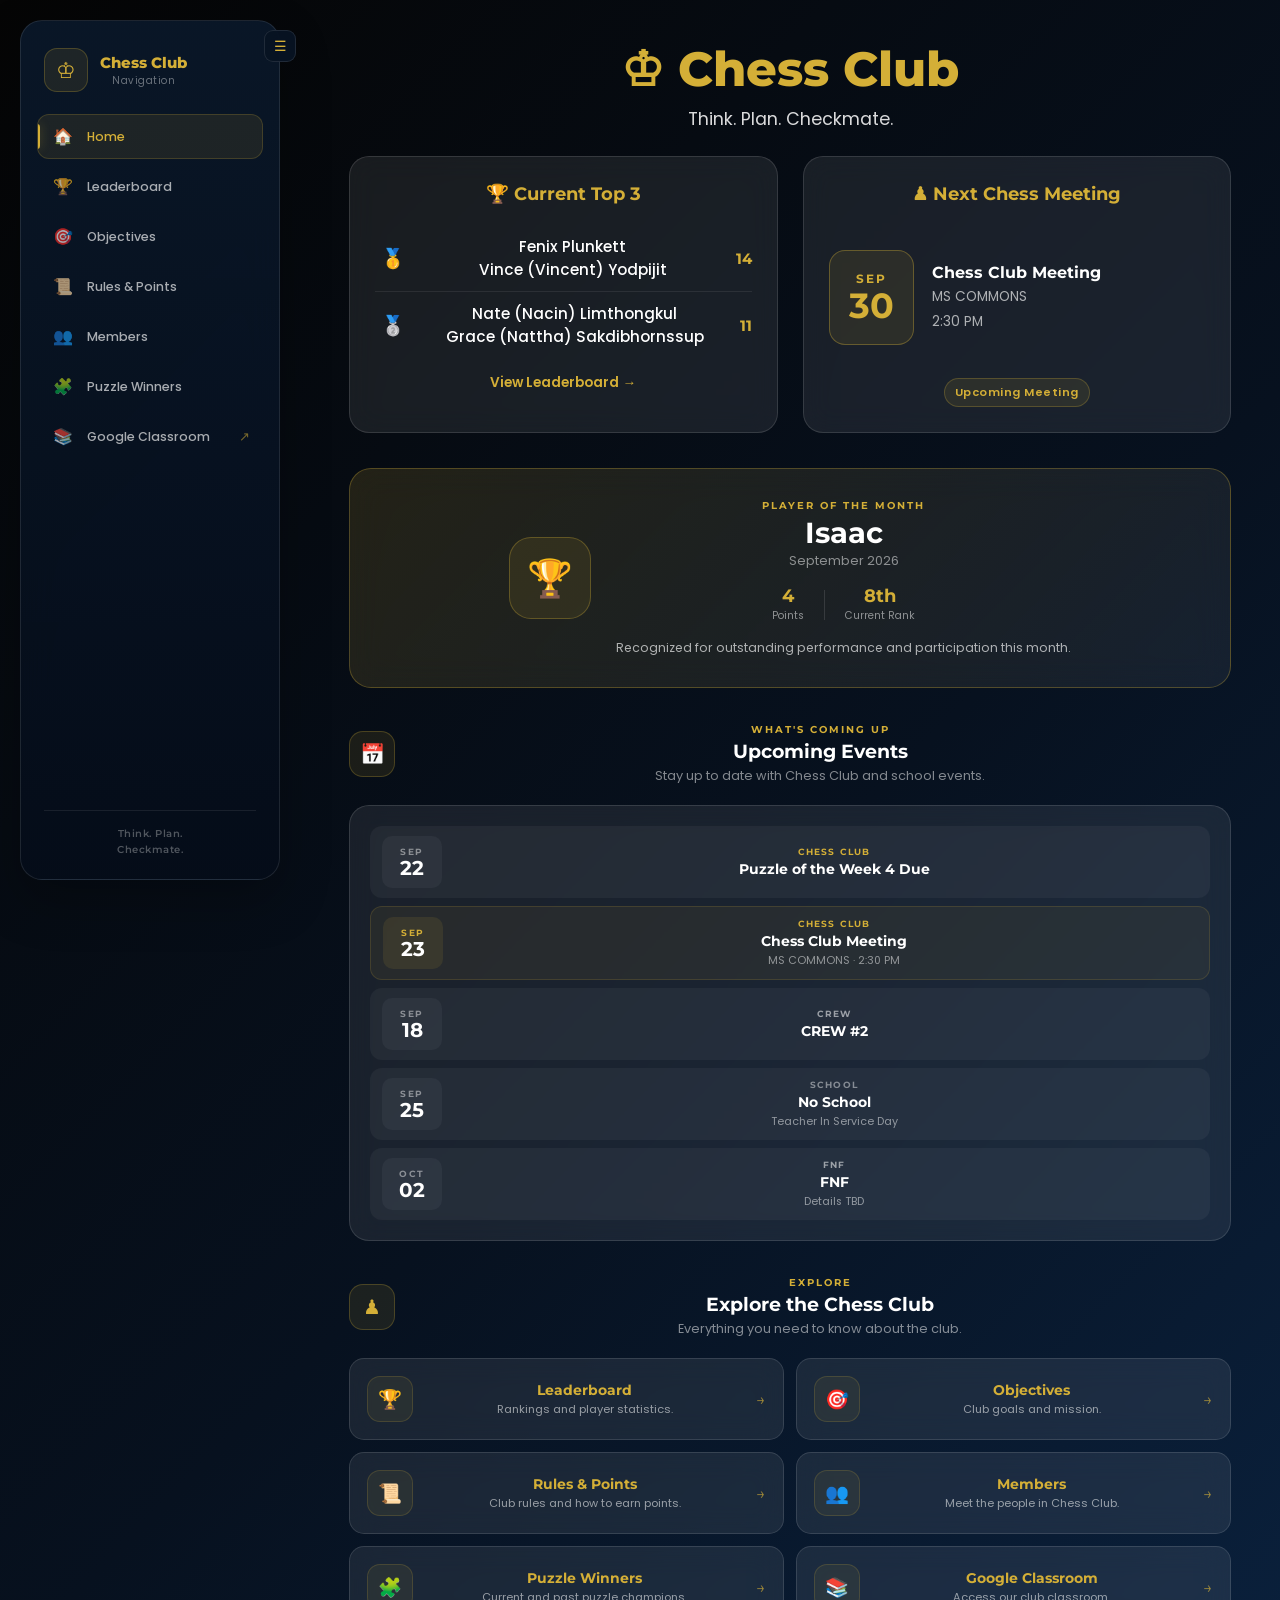
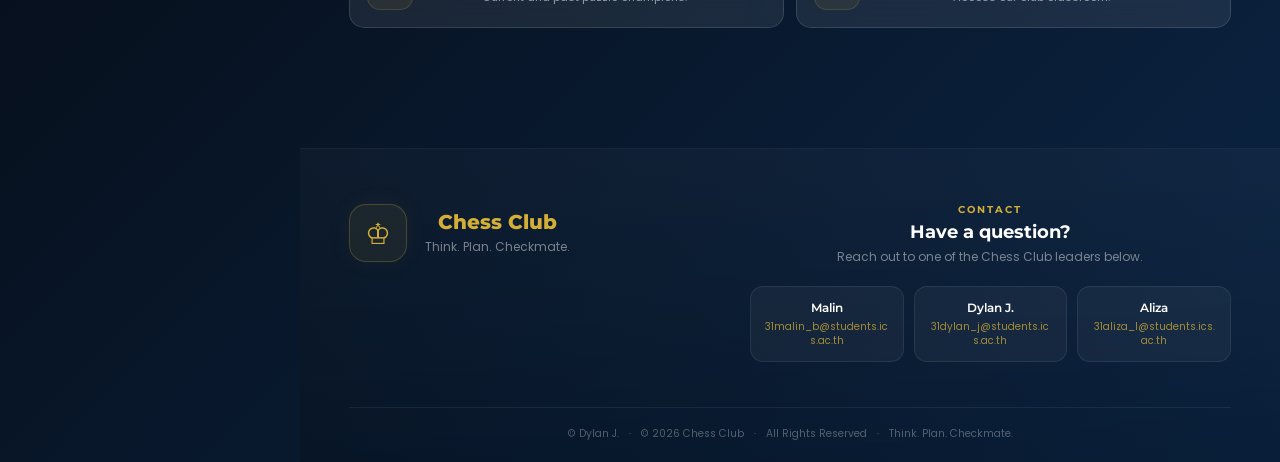
==== index.html @ efd79c38 "Change meeting date from 23 to 30" ====
<!DOCTYPE html>
<html lang="en">

<head>

    <meta charset="UTF-8">
    <meta name="viewport" content="width=device-width, initial-scale=1.0">

    <title>Chess Club</title>

    <link rel="icon" type="image/png" href="favicon.png">

    <link rel="stylesheet" href="style.css">

    <link
        href="https://fonts.googleapis.com/css2?family=Montserrat:wght@600;700;800&family=Poppins:wght@300;400;500;600&display=swap"
        rel="stylesheet"
    >

</head>

<body>

<!-- ========================================
     SIDEBAR NAVIGATION
======================================== -->

<button class="sidebar-toggle" id="sidebarToggle" aria-label="Open navigation">
    ☰
</button>


<div class="sidebar-overlay" id="sidebarOverlay"></div>


<aside class="sidebar" id="sidebar">

    <div class="sidebar-brand">

        <div class="sidebar-logo">
            ♔
        </div>

        <div>
            <h2>Chess Club</h2>
            <span>Navigation</span>
        </div>

    </div>


    <nav class="sidebar-nav">

        <a href="index.html" class="sidebar-link">
            <span class="sidebar-icon">🏠</span>
            <span>Home</span>
        </a>

        <a href="leaderboard.html" class="sidebar-link">
            <span class="sidebar-icon">🏆</span>
            <span>Leaderboard</span>
        </a>

        <a href="objectives.html" class="sidebar-link">
            <span class="sidebar-icon">🎯</span>
            <span>Objectives</span>
        </a>

        <a href="rules.html" class="sidebar-link">
            <span class="sidebar-icon">📜</span>
            <span>Rules & Points</span>
        </a>

        <a href="members.html" class="sidebar-link">
            <span class="sidebar-icon">👥</span>
            <span>Members</span>
        </a>

        <a href="puzzle-winners.html" class="sidebar-link">
            <span class="sidebar-icon">🧩</span>
            <span>Puzzle Winners</span>
        </a>

        <a
            href="https://classroom.google.com/c/ODc0NTU4MTgyODM5"
            target="_blank"
            class="sidebar-link"
        >
            <span class="sidebar-icon">📚</span>
            <span>Google Classroom</span>
            <span class="sidebar-external">↗</span>
        </a>

    </nav>


    <div class="sidebar-bottom">

        <div class="sidebar-divider"></div>

        <p>
            Think. Plan.<br>
            Checkmate.
        </p>

    </div>

</aside>
    
    <main class="container">

        <!-- ========================================
             HEADER
        ========================================= -->

        <h1>♔ Chess Club</h1>

        <p class="tagline">
            Think. Plan. Checkmate.
        </p>


        <!-- ========================================
             HOMEPAGE DASHBOARD
        ========================================= -->

        <section class="homepage-dashboard">


            <!-- CURRENT TOP 3 -->

            <div class="dashboard-card">

                <h2>🏆 Current Top 3</h2>

                <div id="top-three">
                    <p class="dashboard-loading">
                        Loading...
                    </p>
                </div>

                <a
                    href="leaderboard.html"
                    class="dashboard-link"
                >
                    View Leaderboard →
                </a>

            </div>


            <!-- NEXT MEETING -->

            <div class="dashboard-card">

                <h2>♟ Next Chess Meeting</h2>

                <div class="next-meeting">

                    <div class="meeting-date">

                        <span>SEP</span>

                        <strong>30</strong>

                    </div>

                    <div class="meeting-info">

                        <strong>
                            Chess Club Meeting
                        </strong>

                        <span>
                            MS COMMONS
                        </span>

                        <span>
                            2:30 PM
                        </span>

                    </div>

                </div>

                <div class="meeting-status">
                    Upcoming Meeting
                </div>

            </div>

        </section>


        <!-- ========================================
             PLAYER OF THE MONTH
        ========================================= -->

        <section class="player-month">

            <div class="player-month-icon">
                🏆
            </div>

            <div class="player-month-content">

                <span class="player-month-label">
                    PLAYER OF THE MONTH
                </span>

                <h2>
                    Isaac
                </h2>

                <p class="player-month-date">
                    September 2026
                </p>

                <div class="player-month-stats">

                    <div>
                        <strong>4</strong>
                        <span>Points</span>
                    </div>

                    <div class="player-month-divider"></div>

                    <div>
                        <strong>8th</strong>
                        <span>Current Rank</span>
                    </div>

                </div>

                <p class="player-month-description">
                    Recognized for outstanding performance and
                    participation this month.
                </p>

            </div>

        </section>

        <!-- ========================================
             UPCOMING EVENTS
        ========================================= -->

        <section class="events-section">

            <div class="homepage-section-heading">

                <div class="homepage-heading-icon">
                    📅
                </div>

                <div>

                    <span class="homepage-section-label">
                        WHAT'S COMING UP
                    </span>

                    <h2>
                        Upcoming Events
                    </h2>

                    <p>
                        Stay up to date with Chess Club and school events.
                    </p>

                </div>

            </div>


            <div class="events-list">

                <div class="homepage-event">

                    <div class="event-date">

                        <span>
                            SEP
                        </span>

                        <strong>
                            22
                        </strong>

                    </div>

                    <div class="event-details">

                        <span class="event-type chess">
                            CHESS CLUB
                        </span>

                        <h3>
                            Puzzle of the Week 4 Due
                        </h3>

                    </div>

                </div>

                <div class="homepage-event featured-event">

                    <div class="event-date">

                        <span>
                            SEP
                        </span>

                        <strong>
                            23
                        </strong>

                    </div>

                    <div class="event-details">

                        <span class="event-type chess">
                            CHESS CLUB
                        </span>

                        <h3>
                            Chess Club Meeting
                        </h3>

                        <p>
                            MS COMMONS · 2:30 PM
                        </p>

                    </div>

                </div>

                <div class="homepage-event">

                    <div class="event-date">

                        <span>
                            SEP
                        </span>

                        <strong>
                            18
                        </strong>

                    </div>

                    <div class="event-details">

                        <span class="event-type crew">
                            CREW
                        </span>

                        <h3>
                            CREW #2
                        </h3>

                    </div>

                </div>


                <!-- EVENT 4 -->

                <div class="homepage-event">

                    <div class="event-date">

                        <span>
                            SEP
                        </span>

                        <strong>
                            25
                        </strong>

                    </div>

                    <div class="event-details">

                        <span class="event-type school">
                            SCHOOL
                        </span>

                        <h3>
                            No School
                        </h3>

                        <p>
                            Teacher In Service Day
                        </p>

                    </div>

                </div>


                <!-- EVENT 5 -->

                <div class="homepage-event">

                    <div class="event-date">

                        <span>
                            OCT
                        </span>

                        <strong>
                            02
                        </strong>

                    </div>

                    <div class="event-details">

                        <span class="event-type fnf">
                            FNF
                        </span>

                        <h3>
                            FNF
                        </h3>

                        <p>
                            Details TBD
                        </p>

                    </div>

                </div>

            </div>

        </section>


        <!-- ========================================
             EXPLORE THE CHESS CLUB
        ========================================= -->

        <section class="explore-section">

            <div class="homepage-section-heading">

                <div class="homepage-heading-icon">
                    ♟
                </div>

                <div>

                    <span class="homepage-section-label">
                        EXPLORE
                    </span>

                    <h2>
                        Explore the Chess Club
                    </h2>

                    <p>
                        Everything you need to know about the club.
                    </p>

                </div>

            </div>


            <div class="explore-grid">


                <a
                    class="explore-card"
                    href="leaderboard.html"
                >

                    <div class="explore-icon">
                        🏆
                    </div>

                    <div>

                        <h3>
                            Leaderboard
                        </h3>

                        <p>
                            Rankings and player statistics.
                        </p>

                    </div>

                    <span class="explore-arrow">
                        →
                    </span>

                </a>


                <a
                    class="explore-card"
                    href="objectives.html"
                >

                    <div class="explore-icon">
                        🎯
                    </div>

                    <div>

                        <h3>
                            Objectives
                        </h3>

                        <p>
                            Club goals and mission.
                        </p>

                    </div>

                    <span class="explore-arrow">
                        →
                    </span>

                </a>


                <a
                    class="explore-card"
                    href="rules.html"
                >

                    <div class="explore-icon">
                        📜
                    </div>

                    <div>

                        <h3>
                            Rules & Points
                        </h3>

                        <p>
                            Club rules and how to earn points.
                        </p>

                    </div>

                    <span class="explore-arrow">
                        →
                    </span>

                </a>


                <a
                    class="explore-card"
                    href="members.html"
                >

                    <div class="explore-icon">
                        👥
                    </div>

                    <div>

                        <h3>
                            Members
                        </h3>

                        <p>
                            Meet the people in Chess Club.
                        </p>

                    </div>

                    <span class="explore-arrow">
                        →
                    </span>

                </a>


                <a
                    class="explore-card"
                    href="puzzle-winners.html"
                >

                    <div class="explore-icon">
                        🧩
                    </div>

                    <div>

                        <h3>
                            Puzzle Winners
                        </h3>

                        <p>
                            Current and past puzzle champions.
                        </p>

                    </div>

                    <span class="explore-arrow">
                        →
                    </span>

                </a>


                <a
                    class="explore-card classroom-card"
                    href="https://classroom.google.com/c/ODc0NTU4MTgyODM5"
                    target="_blank"
                >

                    <div class="explore-icon">
                        📚
                    </div>

                    <div>

                        <h3>
                            Google Classroom
                        </h3>

                        <p>
                            Access our club classroom.
                        </p>

                    </div>

                    <span class="explore-arrow">
                        →
                    </span>

                </a>

            </div>

        </section>

    </main>


    <!-- ========================================
         FOOTER
    ========================================= -->

    <footer class="site-footer">

        <div class="footer-content">
    
            <!-- BRANDING -->
    
            <div class="footer-brand">
    
                <div class="footer-logo">
                    ♔
                </div>
    
                <div>
                    <h2>Chess Club</h2>
    
                    <p>
                        Think. Plan. Checkmate.
                    </p>
                </div>
    
            </div>
    
    
            <!-- CONTACT -->
    
            <div class="footer-contact">
    
                <span class="footer-label">
                    CONTACT
                </span>
    
                <h3>
                    Have a question?
                </h3>
    
                <p>
                    Reach out to one of the Chess Club leaders below.
                </p>
    
    
                <div class="contact-list">
    
                    <div class="contact-person">
    
                        <span class="contact-name">
                            Malin
                        </span>
    
                        <a
                            href="https://mail.google.com/mail/?view=cm&fs=1&to=31malin_b@students.ics.ac.th"
                            target="_blank"
                            class="contact-email"
                        >
                            31malin_b@students.ics.ac.th
                        </a>
    
                    </div>
    
    
                    <div class="contact-person">
    
                        <span class="contact-name">
                            Dylan J.
                        </span>
    
                        <a
                            href="https://mail.google.com/mail/?view=cm&fs=1&to=31dylan_j@students.ics.ac.th"
                            target="_blank"
                            class="contact-email"
                        >
                            31dylan_j@students.ics.ac.th
                        </a>
    
                    </div>
    
    
                    <div class="contact-person">
    
                        <span class="contact-name">
                            Aliza
                        </span>
    
                        <a
                            href="https://mail.google.com/mail/?view=cm&fs=1&to=31aliza_l@students.ics.ac.th"
                            target="_blank"
                            class="contact-email"
                        >
                            31aliza_l@students.ics.ac.th
                        </a>
    
                    </div>
    
                </div>
    
            </div>
    
        </div>
    
    
        <!-- BOTTOM BAR -->
    
        <div class="footer-bottom">
    
            <span>
                © Dylan J.
            </span>
    
            <span class="footer-bottom-divider">
                ·
            </span>

            <span>
                © 2026 Chess Club
            </span>
    
            <span class="footer-bottom-divider">
                ·
            </span>

            <span>
                All Rights Reserved
            </span>
    
            <span class="footer-bottom-divider">
                ·
            </span>
    
            <span>
                Think. Plan. Checkmate.
            </span>
    
        </div>
    
    </footer>

    <script src="leaderboard.js"></script>
    <script src="sidebar.js"></script>
    
</body>
    
</html>
---- style.css ----
/* =========================
   FONTS & RESET
========================= */

* {
    margin: 0;
    padding: 0;
    box-sizing: border-box;
}

body {
    min-height: 100vh;

    padding-left: 300px;

    font-family: "Poppins", sans-serif;

    background: linear-gradient(
        135deg,
        #050505 0%,
        #07111f 50%,
        #0b2545 100%
    );

    color: white;

    text-align: center;
}

/* ========================================
   SIDEBAR NAVIGATION
======================================== */

.sidebar {
    position: fixed;

    top: 20px;
    left: 20px;
    bottom: 20px;

    width: 260px;

    padding: 22px 16px;

    box-sizing: border-box;

    display: flex;
    flex-direction: column;

    background:
        linear-gradient(
            180deg,
            rgba(10, 24, 42, 0.92),
            rgba(5, 13, 25, 0.94)
        );

    border:
        1px solid rgba(255, 255, 255, 0.1);

    border-radius: 22px;

    backdrop-filter: blur(18px);

    box-shadow:
        0 20px 50px rgba(0, 0, 0, 0.25);

    z-index: 1000;

    transition:
        width 0.25s ease;
}


/* ========================================
   SIDEBAR BRAND
======================================== */

.sidebar-brand {
    display: flex;

    align-items: center;

    gap: 12px;

    padding: 5px 7px 22px;

    white-space: nowrap;

    overflow: hidden;
}

.sidebar-logo {
    display: flex;

    align-items: center;
    justify-content: center;

    width: 44px;
    height: 44px;

    flex-shrink: 0;

    border-radius: 13px;

    background:
        rgba(212, 175, 55, 0.1);

    border:
        1px solid rgba(212, 175, 55, 0.25);

    color: #d4af37;

    font-family: "Montserrat", sans-serif;

    font-size: 1.4rem;
}

.sidebar-brand h2 {
    margin: 0;

    color: #d4af37;

    font-family: "Montserrat", sans-serif;

    font-size: 0.95rem;

    font-weight: 800;
}

.sidebar-brand span {
    display: block;

    margin-top: 2px;

    color:
        rgba(255, 255, 255, 0.4);

    font-size: 0.62rem;

    letter-spacing: 0.5px;
}


/* ========================================
   SIDEBAR NAV
======================================== */

.sidebar-nav {
    display: flex;

    flex-direction: column;

    gap: 5px;
}

.sidebar-link {
    position: relative;

    display: flex;

    align-items: center;

    gap: 12px;

    min-height: 45px;

    padding: 0 12px;

    box-sizing: border-box;

    border-radius: 12px;

    color:
        rgba(255, 255, 255, 0.65);

    text-decoration: none;

    font-size: 0.78rem;

    font-weight: 500;

    white-space: nowrap;

    overflow: hidden;

    transition:
        background 0.2s ease,
        color 0.2s ease,
        border-color 0.2s ease;
        
    border: 1px solid transparent;
}

.sidebar-icon {
    display: flex;

    align-items: center;
    justify-content: center;

    width: 25px;

    flex-shrink: 0;

    font-size: 1rem;
}

.sidebar-link:hover {
    color: white;

    background:
        rgba(255, 255, 255, 0.055);

    border-color:
        rgba(255, 255, 255, 0.07);
}


/* ========================================
   ACTIVE PAGE
======================================== */

.sidebar-link.active {
    color: #d4af37;

    background:
        rgba(212, 175, 55, 0.1);

    border-color:
        rgba(212, 175, 55, 0.2);
}

.sidebar-link.active::before {
    content: "";

    position: absolute;

    left: -1px;

    top: 9px;
    bottom: 9px;

    width: 3px;

    border-radius: 0 4px 4px 0;

    background: #d4af37;

    box-shadow:
        0 0 10px rgba(212, 175, 55, 0.35);
}


/* ========================================
   EXTERNAL LINK
======================================== */

.sidebar-external {
    margin-left: auto;

    color:
        rgba(212, 175, 55, 0.55);

    font-size: 0.8rem;
}


/* ========================================
   SIDEBAR BOTTOM
======================================== */

.sidebar-bottom {
    margin-top: auto;

    padding: 0 7px;

    overflow: hidden;
}

.sidebar-divider {
    width: 100%;

    height: 1px;

    margin-bottom: 15px;

    background:
        rgba(255, 255, 255, 0.08);
}

.sidebar-bottom p {
    margin: 0;

    color:
        rgba(255, 255, 255, 0.3);

    font-family: "Montserrat", sans-serif;

    font-size: 0.6rem;

    font-weight: 600;

    line-height: 1.6;

    letter-spacing: 0.5px;

    white-space: nowrap;
}


/* ========================================
   MAIN CONTENT OFFSET
======================================== */

body {
    padding-left: 300px;

    transition:
        padding-left 0.25s ease;
}


/* ========================================
   COLLAPSED SIDEBAR
======================================== */

.sidebar.collapsed {
    width: 78px;
}

body.sidebar-collapsed {
    padding-left: 118px;
}


/* ========================================
   COLLAPSED BRAND
======================================== */

.sidebar.collapsed .sidebar-brand {
    justify-content: center;

    padding-left: 0;
    padding-right: 0;
}

.sidebar.collapsed .sidebar-brand > div:last-child {
    display: none;
}


/* ========================================
   COLLAPSED NAV LINKS
======================================== */

.sidebar.collapsed .sidebar-link {
    justify-content: center;

    padding-left: 0;
    padding-right: 0;

    gap: 0;
}

.sidebar.collapsed .sidebar-link > span:not(.sidebar-icon) {
    display: none;
}

.sidebar.collapsed .sidebar-icon {
    width: auto;
}


/* ========================================
   COLLAPSED BOTTOM
======================================== */

.sidebar.collapsed .sidebar-bottom {
    padding: 0;

    text-align: center;
}

.sidebar.collapsed .sidebar-bottom p {
    display: none;
}


/* ========================================
   SIDEBAR TOGGLE
======================================== */

.sidebar-toggle {
    position: fixed;

    top: 30px;
    left: 264px;

    width: 32px;
    height: 32px;

    display: flex;

    align-items: center;
    justify-content: center;

    border-radius: 9px;

    border:
        1px solid rgba(255, 255, 255, 0.1);

    background:
        rgba(8, 20, 35, 0.95);

    color: #d4af37;

    font-size: 0.85rem;

    cursor: pointer;

    backdrop-filter: blur(14px);

    z-index: 1100;

    transition:
        left 0.25s ease,
        background 0.2s ease;
}

.sidebar-toggle:hover {
    background:
        rgba(212, 175, 55, 0.12);

    border-color:
        rgba(212, 175, 55, 0.25);
}

/* ========================================
   COLLAPSED TOGGLE
======================================== */

body.sidebar-collapsed .sidebar-toggle {
    left: 82px;
}

/* ========================================
   MOBILE OVERLAY
======================================== */

.sidebar-overlay {
    display: none;

    position: fixed;

    inset: 0;

    background:
        rgba(0, 0, 0, 0.55);

    backdrop-filter: blur(3px);

    z-index: 900;
}


/* ========================================
   TABLET / MOBILE
======================================== */

@media (max-width: 900px) {

    body,
    body.sidebar-collapsed {
        padding-left: 0;
    }

    .sidebar {
        top: 12px;
        left: 12px;
        bottom: 12px;

        width: 245px;

        transform: translateX(-120%);

        transition:
            transform 0.25s ease;
    }

    .sidebar.open {
        transform: translateX(0);
    }

    .sidebar.collapsed {
        width: 245px;
    }

    .sidebar-toggle {
        display: flex;

        top: 16px;
        left: 16px;
    }

    body.sidebar-collapsed .sidebar-toggle {
        left: 16px;
    }

    .sidebar-overlay {
        display: block;

        opacity: 0;

        visibility: hidden;

        transition:
            opacity 0.25s ease,
            visibility 0.25s ease;
    }

    .sidebar-overlay.open {
        opacity: 1;

        visibility: visible;
    }

}


/* ========================================
   SMALL MOBILE
======================================== */

@media (max-width: 500px) {

    .sidebar {
        width: 225px;
    }

}

/* =========================
   MAIN CONTAINER
========================= */

.container {
    width: min(1100px, 90%);
    margin: 0 auto;
    padding: 40px 0 60px;
}


/* =========================
   HEADER
========================= */

h1 {
    font-family: "Montserrat", sans-serif;
    font-size: 3rem;
    font-weight: 800;

    text-align: center;

    color: #d4af37;
}

.tagline {
    text-align: center;

    font-size: 1.1rem;

    margin-top: 8px;
    margin-bottom: 24px;

    opacity: 0.85;
}


/* =========================
   URL BUTTON
========================= */

.url-btn {
    display: inline-block;

    margin: 0 auto 30px;

    padding: 12px 30px;

    border-radius: 999px;

    border: 2px solid #d4af37;

    background: rgba(255,255,255,0.08);

    color: #d4af37;

    text-decoration: none;

    font-family: inherit;
    font-size: 1rem;
    font-weight: 600;

    cursor: pointer;

    backdrop-filter: blur(12px);

    transition: all 0.25s ease;
}

.url-btn:hover {
    transform: translateY(-2px);

    background: rgba(212,175,55,0.15);

    box-shadow: 0 0 20px rgba(212,175,55,0.3);
}


/* ========================================
   HOMEPAGE DASHBOARD
======================================== */

.homepage-dashboard {
    display: grid;

    grid-template-columns:
        minmax(0, 1fr)
        minmax(0, 1fr);

    gap: 25px;

    margin-bottom: 35px;
}


/* ========================================
   DASHBOARD CARDS
======================================== */

.dashboard-card {
    padding: 25px;

    border-radius: 20px;

    background: rgba(255, 255, 255, 0.08);

    border: 1px solid rgba(255, 255, 255, 0.12);

    backdrop-filter: blur(14px);

    min-width: 0;

    transition:
        transform 0.25s ease,
        border-color 0.25s ease,
        box-shadow 0.25s ease;
}


.dashboard-card h2 {
    margin: 0 0 20px;

    color: #d4af37;

    font-family: "Montserrat", sans-serif;

    font-size: 1.15rem;
}


/* ========================================
   TOP 3
======================================== */

#top-three {
    display: flex;

    flex-direction: column;
}


.top-player {
    display: grid;

    grid-template-columns:
        35px
        minmax(0, 1fr)
        auto;

    align-items: center;

    gap: 10px;

    min-height: 48px;

    padding: 10px 0;

    border-bottom:
        1px solid rgba(255, 255, 255, 0.08);
}


.top-player:last-child {
    border-bottom: none;
}


.top-rank {
    font-size: 1.2rem;

    text-align: center;
}


.top-name {
    min-width: 0;

    font-size: 0.95rem;

    font-weight: 500;

    overflow-wrap: anywhere;
}


.top-player strong {
    color: #d4af37;

    font-family: "Montserrat", sans-serif;

    font-size: 0.95rem;
}


.dashboard-link {
    display: inline-block;

    margin-top: 15px;

    color: #d4af37;

    font-size: 0.85rem;

    font-weight: 600;

    text-decoration: none;

    transition: color 0.2s ease;
}


.dashboard-link:hover {
    color: #f5d76e;
}


.dashboard-loading {
    color: rgba(255, 255, 255, 0.55);

    font-size: 0.9rem;
}


/* ========================================
   NEXT MEETING
======================================== */

.next-meeting {
    display: flex;

    align-items: center;

    gap: 18px;

    min-height: 145px;
}


/* Date box */

.meeting-date {
    display: flex;

    flex-direction: column;

    align-items: center;
    justify-content: center;

    flex-shrink: 0;

    width: 85px;
    height: 95px;

    border-radius: 16px;

    background: rgba(212, 175, 55, 0.1);

    border:
        1px solid rgba(212, 175, 55, 0.35);

    color: #d4af37;
}


.meeting-date span {
    font-family: "Montserrat", sans-serif;

    font-size: 0.75rem;

    font-weight: 700;

    letter-spacing: 2px;
}


.meeting-date strong {
    margin-top: 2px;

    font-family: "Montserrat", sans-serif;

    font-size: 2.2rem;

    line-height: 1;
}


/* Meeting information */

.meeting-info {
    display: flex;

    flex-direction: column;

    align-items: flex-start;

    justify-content: center;

    gap: 5px;

    min-width: 0;

    text-align: left;
}


.meeting-info strong {
    font-family: "Montserrat", sans-serif;

    font-size: 1rem;

    overflow-wrap: anywhere;
}


.meeting-info span {
    color: rgba(255, 255, 255, 0.65);

    font-size: 0.85rem;
}


/* Status */

.meeting-status {
    display: inline-block;

    margin-top: 8px;

    padding: 5px 10px;

    border-radius: 999px;

    background: rgba(212, 175, 55, 0.1);

    border:
        1px solid rgba(212, 175, 55, 0.25);

    color: #d4af37;

    font-size: 0.7rem;

    font-weight: 600;

    letter-spacing: 0.5px;
}


/* ========================================
   PLAYER OF THE MONTH
======================================== */

.player-month {
    display: flex;

    align-items: center;
    justify-content: center;

    width: 100%;

    margin: 0 0 35px;

    padding: 30px;

    box-sizing: border-box;

    border-radius: 22px;

    background:
        linear-gradient(
            135deg,
            rgba(212, 175, 55, 0.14),
            rgba(255, 255, 255, 0.06)
        );

    border: 1px solid rgba(212, 175, 55, 0.3);

    backdrop-filter: blur(16px);

    text-align: center;
}


/* Trophy stays on the left */

.player-month-icon {
    display: flex;

    align-items: center;
    justify-content: center;

    flex-shrink: 0;

    width: 82px;
    height: 82px;

    margin-right: 25px;

    border-radius: 22px;

    background: rgba(212, 175, 55, 0.1);

    border: 1px solid rgba(212, 175, 55, 0.3);

    font-size: 2.3rem;
}


/* Content stays centered */

.player-month-content {
    min-width: 0;

    text-align: center;
}


.player-month-label {
    display: block;

    color: #d4af37;

    font-family: "Montserrat", sans-serif;

    font-size: 0.65rem;

    font-weight: 700;

    letter-spacing: 2px;
}


.player-month-content h2 {
    margin: 3px 0 0;

    font-family: "Montserrat", sans-serif;

    font-size: 1.8rem;
}


.player-month-date {
    margin: 2px 0 15px;

    color: rgba(255, 255, 255, 0.5);

    font-size: 0.8rem;
}


.player-month-stats {
    display: flex;

    align-items: center;
    justify-content: center;

    gap: 20px;
}


.player-month-stats > div {
    display: flex;

    flex-direction: column;

    align-items: center;
}


.player-month-stats strong {
    color: #d4af37;

    font-family: "Montserrat", sans-serif;

    font-size: 1.1rem;
}


.player-month-stats span {
    margin-top: 2px;

    color: rgba(255, 255, 255, 0.5);

    font-size: 0.65rem;
}


.player-month-divider {
    width: 1px;

    height: 30px;

    background: rgba(255, 255, 255, 0.12);
}


.player-month-description {
    margin: 15px 0 0;

    color: rgba(255, 255, 255, 0.65);

    font-size: 0.78rem;
}

/* ========================================
   HOMEPAGE SECTION HEADINGS
======================================== */

.homepage-section-heading {
    display: grid;

    grid-template-columns:
        46px
        1fr;

    align-items: center;

    gap: 14px;

    margin-bottom: 20px;
}


.homepage-heading-icon {
    display: flex;

    align-items: center;
    justify-content: center;

    width: 46px;
    height: 46px;

    border-radius: 14px;

    background: rgba(212, 175, 55, 0.1);

    border: 1px solid rgba(212, 175, 55, 0.25);

    color: #d4af37;

    font-size: 1.25rem;
}


.homepage-section-label {
    display: block;

    margin-bottom: 3px;

    color: #d4af37;

    font-family: "Montserrat", sans-serif;

    font-size: 0.65rem;

    font-weight: 700;

    letter-spacing: 2px;
}


.homepage-section-heading h2 {
    margin: 0;

    font-family: "Montserrat", sans-serif;

    font-size: 1.2rem;
}


.homepage-section-heading p {
    margin: 4px 0 0;

    color: rgba(255, 255, 255, 0.5);

    font-size: 0.8rem;
}


/* ========================================
   UPCOMING EVENTS
======================================== */

.events-section {
    width: 100%;

    margin: 0 auto 35px;
}


.events-list {
    display: flex;

    flex-direction: column;

    gap: 8px;

    padding: 20px;

    box-sizing: border-box;

    border-radius: 20px;

    background: rgba(255, 255, 255, 0.08);

    border: 1px solid rgba(255, 255, 255, 0.12);

    backdrop-filter: blur(14px);
}


.homepage-event {
    display: grid;

    grid-template-columns:
        70px
        minmax(0, 1fr);

    align-items: center;

    gap: 18px;

    min-height: 68px;

    padding: 10px 12px;

    box-sizing: border-box;

    border-radius: 12px;

    background: rgba(255, 255, 255, 0.045);
}


.homepage-event.featured-event {
    background: rgba(212, 175, 55, 0.07);

    border: 1px solid rgba(212, 175, 55, 0.16);
}


/* Event date */

.event-date {
    display: flex;

    flex-direction: column;

    align-items: center;
    justify-content: center;

    width: 60px;
    height: 52px;

    border-radius: 10px;

    background: rgba(255, 255, 255, 0.045);
}


.featured-event .event-date {
    background: rgba(212, 175, 55, 0.1);
}


.event-date span {
    color: rgba(255, 255, 255, 0.45);

    font-family: "Montserrat", sans-serif;

    font-size: 0.55rem;

    font-weight: 700;

    letter-spacing: 1.5px;
}


.featured-event .event-date span {
    color: #d4af37;
}


.event-date strong {
    margin-top: 1px;

    font-family: "Montserrat", sans-serif;

    font-size: 1.25rem;

    line-height: 1;
}


/* Event details */

.event-details {
    min-width: 0;
}


.event-type {
    display: block;

    margin-bottom: 3px;

    font-family: "Montserrat", sans-serif;

    font-size: 0.55rem;

    font-weight: 700;

    letter-spacing: 1.2px;
}


.event-type.chess {
    color: #d4af37;
}


.event-type.school {
    color: rgba(255, 255, 255, 0.45);
}


.event-type.crew {
    color: rgba(255, 255, 255, 0.55);
}


.event-type.fnf {
    color: rgba(255, 255, 255, 0.55);
}


.event-details h3 {
    margin: 0;

    font-family: "Montserrat", sans-serif;

    font-size: 0.88rem;
}


.event-details p {
    margin: 3px 0 0;

    color: rgba(255, 255, 255, 0.5);

    font-size: 0.68rem;
}


/* ========================================
   EXPLORE THE CHESS CLUB
======================================== */

.explore-section {
    width: 100%;

    margin: 0 auto 35px;
}


.explore-grid {
    display: grid;

    grid-template-columns:
        repeat(2, minmax(0, 1fr));

    gap: 12px;
}


.explore-card {
    display: grid;

    grid-template-columns:
        46px
        minmax(0, 1fr)
        auto;

    align-items: center;

    gap: 13px;

    min-height: 82px;

    padding: 15px 17px;

    box-sizing: border-box;

    border-radius: 15px;

    background: rgba(255, 255, 255, 0.08);

    border: 1px solid rgba(255, 255, 255, 0.12);

    backdrop-filter: blur(14px);

    color: white;

    text-decoration: none;

    transition:
        transform 0.25s ease,
        border-color 0.25s ease,
        box-shadow 0.25s ease;
}


.explore-card:hover {
    transform: translateY(-3px);

    border-color: rgba(212, 175, 55, 0.45);

    box-shadow:
        0 0 22px rgba(212, 175, 55, 0.12);
}


.explore-icon {
    display: flex;

    align-items: center;
    justify-content: center;

    width: 46px;
    height: 46px;

    border-radius: 13px;

    background: rgba(212, 175, 55, 0.08);

    border: 1px solid rgba(212, 175, 55, 0.18);

    font-size: 1.2rem;
}


.explore-card h3 {
    margin: 0;

    color: #d4af37;

    font-family: "Montserrat", sans-serif;

    font-size: 0.9rem;
}


.explore-card p {
    margin: 3px 0 0;

    color: rgba(255, 255, 255, 0.55);

    font-size: 0.7rem;

    line-height: 1.4;
}


.explore-arrow {
    color: rgba(212, 175, 55, 0.7);

    font-family: "Montserrat", sans-serif;

    font-size: 1rem;
}


/* ========================================
   MOBILE
======================================== */

@media (max-width: 700px) {

    .homepage-dashboard {
        grid-template-columns: 1fr;
    }


    .player-month {
        align-items: flex-start;

        padding: 22px;

        gap: 18px;
    }


    .player-month-icon {
        width: 65px;
        height: 65px;

        border-radius: 17px;

        font-size: 1.8rem;
    }


    .player-month-content h2 {
        font-size: 1.45rem;
    }


    .explore-grid {
        grid-template-columns: 1fr;
    }

}


@media (max-width: 500px) {

    .player-month {
        flex-direction: column;

        align-items: center;

        text-align: center;
    }


    .player-month-stats {
        justify-content: center;
    }


    .player-month-description {
        max-width: 350px;
    }


    .homepage-section-heading {
        grid-template-columns:
            42px
            1fr;
    }


    .homepage-heading-icon {
        width: 42px;
        height: 42px;
    }


    .homepage-event {
        grid-template-columns:
            58px
            minmax(0, 1fr);

        gap: 12px;
    }


    .event-date {
        width: 52px;
    }

}

/* =========================
   OBJECTIVES PAGE
========================= */


/* ========================================
   MISSION
======================================== */

.objectives-mission {
    display: flex;
    align-items: center;
    gap: 22px;

    width: 100%;
    max-width: 1000px;

    margin: 0 auto 35px;
    padding: 30px;

    box-sizing: border-box;

    border-radius: 22px;

    background:
        linear-gradient(
            135deg,
            rgba(212, 175, 55, 0.13),
            rgba(255, 255, 255, 0.06)
        );

    border: 1px solid rgba(212, 175, 55, 0.3);

    backdrop-filter: blur(16px);

    text-align: left;
}

.mission-icon {
    display: flex;
    align-items: center;
    justify-content: center;

    width: 65px;
    height: 65px;

    flex-shrink: 0;

    border-radius: 18px;

    background: rgba(212, 175, 55, 0.12);
    border: 1px solid rgba(212, 175, 55, 0.3);

    color: #d4af37;

    font-size: 1.8rem;
}

.mission-content {
    min-width: 0;
}

.section-label {
    display: block;

    margin-bottom: 5px;

    color: #d4af37;

    font-family: "Montserrat", sans-serif;

    font-size: 0.7rem;
    font-weight: 700;

    letter-spacing: 2px;
}

.mission-content h2 {
    margin: 0;

    font-family: "Montserrat", sans-serif;

    font-size: 1.5rem;
}

.mission-content p {
    max-width: 700px;

    margin: 7px 0 0;

    color: rgba(255, 255, 255, 0.62);

    font-size: 0.85rem;
    line-height: 1.6;
}


/* ========================================
   SECTION HEADINGS
======================================== */

.objectives-section,
.objectives-vision {
    width: 100%;
    max-width: 1000px;

    margin: 0 auto 35px;
}

.objectives-heading {
    display: grid;

    grid-template-columns: 46px 1fr;

    align-items: center;

    gap: 14px;

    margin-bottom: 20px;
}

.heading-icon {
    display: flex;
    align-items: center;
    justify-content: center;

    width: 46px;
    height: 46px;

    border-radius: 14px;

    background: rgba(212, 175, 55, 0.1);

    border: 1px solid rgba(212, 175, 55, 0.25);

    font-size: 1.25rem;
}

.objectives-heading h2 {
    margin: 0;

    color: #d4af37;

    font-family: "Montserrat", sans-serif;

    font-size: 1.2rem;
}

.objectives-heading p {
    margin: 4px 0 0;

    color: rgba(255, 255, 255, 0.5);

    font-size: 0.82rem;
}


/* ========================================
   OBJECTIVE CARDS
======================================== */

.objectives-grid {
    display: grid;

    grid-template-columns: repeat(3, minmax(0, 1fr));

    gap: 18px;
}

.objective-box {
    padding: 22px;

    box-sizing: border-box;

    border-radius: 18px;

    background: rgba(255, 255, 255, 0.08);

    border: 1px solid rgba(255, 255, 255, 0.12);

    backdrop-filter: blur(14px);

    text-align: left;
}

.objective-icon {
    display: flex;
    align-items: center;
    justify-content: center;

    width: 45px;
    height: 45px;

    margin-bottom: 15px;

    border-radius: 13px;

    background: rgba(212, 175, 55, 0.1);

    border: 1px solid rgba(212, 175, 55, 0.2);

    font-size: 1.2rem;
}

.objective-box h3 {
    margin: 0;

    color: #d4af37;

    font-family: "Montserrat", sans-serif;

    font-size: 1rem;
}

.objective-box > p {
    margin: 7px 0 18px;

    color: rgba(255, 255, 255, 0.55);

    font-size: 0.8rem;
    line-height: 1.55;
}

.objective-goals {
    display: flex;

    flex-direction: column;

    gap: 8px;
}

.objective-goal {
    display: grid;

    grid-template-columns: 20px minmax(0, 1fr);

    align-items: start;

    gap: 8px;

    padding: 9px 10px;

    border-radius: 9px;

    background: rgba(255, 255, 255, 0.045);

    font-size: 0.76rem;

    line-height: 1.45;
}

.objective-goal > span:first-child {
    color: #d4af37;

    font-weight: 700;
}


/* ========================================
   VISION
======================================== */

.objectives-vision {
    padding: 25px;

    box-sizing: border-box;

    border-radius: 20px;

    background: rgba(255, 255, 255, 0.08);

    border: 1px solid rgba(255, 255, 255, 0.12);

    backdrop-filter: blur(14px);
}

.vision-grid {
    display: grid;

    grid-template-columns: repeat(3, minmax(0, 1fr));

    gap: 12px;
}

.vision-item {
    display: flex;

    align-items: flex-start;

    gap: 13px;

    padding: 17px;

    border-radius: 13px;

    background: rgba(255, 255, 255, 0.045);

    border: 1px solid rgba(255, 255, 255, 0.05);
}

.vision-number {
    display: flex;
    align-items: center;
    justify-content: center;

    width: 38px;
    height: 38px;

    flex-shrink: 0;

    border-radius: 10px;

    background: rgba(212, 175, 55, 0.1);

    color: #d4af37;

    font-family: "Montserrat", sans-serif;

    font-size: 0.7rem;
    font-weight: 700;
}

.vision-item h3 {
    margin: 0 0 5px;

    font-family: "Montserrat", sans-serif;

    font-size: 0.85rem;
}

.vision-item p {
    margin: 0;

    color: rgba(255, 255, 255, 0.55);

    font-size: 0.76rem;

    line-height: 1.5;
}


/* ========================================
   CLOSING
======================================== */

.objectives-closing {
    display: flex;

    align-items: center;

    gap: 15px;

    width: 100%;
    max-width: 1000px;

    margin: 0 auto 30px;

    padding: 18px 22px;

    box-sizing: border-box;

    border-radius: 16px;

    background: rgba(212, 175, 55, 0.07);

    border: 1px solid rgba(212, 175, 55, 0.18);

    text-align: left;
}

.objectives-closing > span {
    color: #d4af37;

    font-size: 1.3rem;
}

.objectives-closing strong {
    display: block;

    color: #d4af37;

    font-family: "Montserrat", sans-serif;

    font-size: 0.85rem;
}

.objectives-closing p {
    margin: 3px 0 0;

    color: rgba(255, 255, 255, 0.5);

    font-size: 0.75rem;
}


/* ========================================
   MOBILE
======================================== */

@media (max-width: 800px) {

    .objectives-grid {
        grid-template-columns: 1fr;
    }

    .vision-grid {
        grid-template-columns: 1fr;
    }

}


@media (max-width: 600px) {

    .objectives-mission {
        padding: 22px;
    }

    .mission-icon {
        width: 52px;
        height: 52px;
    }

    .mission-content h2 {
        font-size: 1.25rem;
    }

    .objectives-vision {
        padding: 20px;
    }

}

/* =========================
   BACK BUTTON
========================= */

.back-btn {
    display: block;
    width: fit-content;

    margin: 0 auto 20px;

    padding: 10px 24px;

    border-radius: 999px;

    border: 1px solid rgba(212,175,55,0.4);

    background: rgba(255,255,255,0.08);

    backdrop-filter: blur(12px);

    color: #d4af37;

    text-decoration: none;

    font-weight: 600;

    transition: all 0.25s ease;
}

.back-btn:hover {
    color: #f5d76e;

    border-color: #d4af37;

    background: rgba(212,175,55,0.12);

    box-shadow: 0 0 20px rgba(212,175,55,0.25);

    transform: translateY(-3px);
}
/* =========================
   EVENTS TABLE
========================= */

.events-table {

    display: grid;

    grid-template-columns: 1.5fr 3fr 1fr;

    gap: 10px;

    margin-top: 15px;

    text-align: left;
}

.event-header {

    color: #d4af37;

    font-weight: 700;

    border-bottom: 1px solid rgba(255,255,255,0.15);

    padding-bottom: 8px;

    margin-bottom: 5px;
}

/* =========================
   LESSON LAYOUT
========================= */

.lesson-card {

    display: grid;

    grid-template-columns: 1fr 1fr;

    gap: 30px;

    background: rgba(255,255,255,0.08);

    border: 1px solid rgba(255,255,255,0.12);

    border-radius: 20px;

    backdrop-filter: blur(14px);

    padding: 30px;
}

.lesson-board {

    display: flex;

    justify-content: center;

    align-items: center;

    min-height: 400px;
}

#board {

    width: 100%;

    max-width: 420px;

    aspect-ratio: 1;

    border-radius: 16px;

    background: rgba(255,255,255,0.05);

    display: flex;

    justify-content: center;

    align-items: center;
}

.lesson-info {

    display: flex;

    flex-direction: column;
}

.lesson-info h2 {

    color: #d4af37;

    margin-bottom: 15px;
}

.lesson-info p {

    line-height: 1.7;

    text-align: left;
}

#lesson-btn {

    align-self: center;

    padding: 12px 30px;

    border-radius: 999px;

    border: 2px solid #d4af37;

    background: rgba(255,255,255,0.08);

    color: white;

    font-family: "Poppins", sans-serif;

    font-size: 1rem;

    font-weight: 600;

    cursor: pointer;

    transition: all 0.25s ease;
}

#lesson-btn:hover {

    transform: translateY(-2px);

    background: rgba(212,175,55,0.15);

    box-shadow: 0 0 20px rgba(212,175,55,0.3);
}

.lesson-progress {

    width:100%;

    height:12px;

    background:#222;

    border-radius:20px;

    overflow:hidden;

}

#lesson-progress-fill {

    height:100%;

    width:0%;

    background:gold;

    transition:width 0.5s ease;

}

.lesson-footer {

    margin-top: auto;

    display: flex;

    flex-direction: column;

    gap: 15px;

}

/* =========================
   MEMBERS PAGE
========================= */


/* ========================================
   SHARED SECTION
======================================== */

.members-section {
    width: 100%;
    max-width: 1000px;
    margin: 0 auto 35px;
}

.members-section-heading {
    display: grid;
    grid-template-columns: 46px 1fr;
    align-items: center;
    gap: 14px;
    margin-bottom: 20px;
}

.members-heading-icon {
    display: flex;
    align-items: center;
    justify-content: center;

    width: 46px;
    height: 46px;

    border-radius: 14px;

    background: rgba(212, 175, 55, 0.1);
    border: 1px solid rgba(212, 175, 55, 0.25);

    color: #d4af37;

    font-size: 1.25rem;
}

.members-label {
    display: block;

    margin-bottom: 3px;

    color: #d4af37;

    font-family: "Montserrat", sans-serif;

    font-size: 0.65rem;
    font-weight: 700;

    letter-spacing: 2px;
}

.members-section-heading h2 {
    margin: 0;

    color: #ffffff;

    font-family: "Montserrat", sans-serif;

    font-size: 1.2rem;
}

.members-section-heading p {
    margin: 4px 0 0;

    color: rgba(255, 255, 255, 0.5);

    font-size: 0.8rem;
}


/* ========================================
   LEADERSHIP
======================================== */

.leadership-section {
    padding: 25px;

    box-sizing: border-box;

    border-radius: 22px;

    background:
        linear-gradient(
            135deg,
            rgba(212, 175, 55, 0.13),
            rgba(255, 255, 255, 0.06)
        );

    border: 1px solid rgba(212, 175, 55, 0.3);

    backdrop-filter: blur(16px);
}

.leadership-grid {
    display: grid;

    grid-template-columns:
        repeat(4, minmax(0, 1fr));

    gap: 12px;
}

.leader-card {
    display: flex;

    flex-direction: column;

    align-items: center;

    justify-content: center;

    min-height: 145px;

    padding: 18px;

    box-sizing: border-box;

    border-radius: 16px;

    background: rgba(255, 255, 255, 0.055);

    border: 1px solid rgba(212, 175, 55, 0.16);

    text-align: center;
}

.leader-card.advisor {
    border-color: rgba(255, 255, 255, 0.1);

    background: rgba(255, 255, 255, 0.045);
}

.leader-icon {
    display: flex;

    align-items: center;
    justify-content: center;

    width: 48px;
    height: 48px;

    margin-bottom: 12px;

    border-radius: 50%;

    background: rgba(212, 175, 55, 0.1);

    border: 1px solid rgba(212, 175, 55, 0.25);

    color: #d4af37;

    font-size: 1.3rem;
}

.leader-info h3 {
    margin: 0;

    font-family: "Montserrat", sans-serif;

    font-size: 0.95rem;
}

.leader-role {
    display: block;

    margin-top: 5px;

    color: #d4af37;

    font-size: 0.7rem;

    font-weight: 600;

    letter-spacing: 0.3px;
}


/* ========================================
   MEMBER ROSTER
======================================== */

.members-roster {
    display: grid;

    grid-template-columns:
        repeat(2, minmax(0, 1fr));

    gap: 10px;

    width: 100%;

    padding: 20px;

    box-sizing: border-box;

    border-radius: 20px;

    background: rgba(255, 255, 255, 0.08);

    border: 1px solid rgba(255, 255, 255, 0.12);

    backdrop-filter: blur(14px);
}

.roster-member {
    display: grid;

    grid-template-columns: 36px minmax(0, 1fr);

    align-items: center;

    gap: 10px;

    min-height: 52px;

    padding: 8px 12px;

    box-sizing: border-box;

    border-radius: 11px;

    background: rgba(255, 255, 255, 0.045);

    border: 1px solid rgba(255, 255, 255, 0.05);
}

.member-number {
    display: flex;

    align-items: center;
    justify-content: center;

    width: 30px;
    height: 30px;

    border-radius: 8px;

    background: rgba(212, 175, 55, 0.08);

    color: rgba(212, 175, 55, 0.7);

    font-family: "Montserrat", sans-serif;

    font-size: 0.62rem;

    font-weight: 700;
}

.member-name {
    min-width: 0;

    color: rgba(255, 255, 255, 0.85);

    font-size: 0.78rem;

    line-height: 1.4;

    overflow-wrap: anywhere;
}


/* ========================================
   SUMMARY
======================================== */

.members-summary {
    display: flex;

    align-items: center;
    justify-content: center;

    width: 100%;
    max-width: 700px;

    margin: 0 auto 30px;

    padding: 20px;

    box-sizing: border-box;

    border-radius: 18px;

    background: rgba(212, 175, 55, 0.07);

    border: 1px solid rgba(212, 175, 55, 0.18);
}

.summary-item {
    display: flex;

    flex-direction: column;

    align-items: center;

    justify-content: center;

    min-width: 130px;

    text-align: center;
}

.summary-item strong {
    color: #d4af37;

    font-family: "Montserrat", sans-serif;

    font-size: 1.35rem;
}

.summary-item span {
    margin-top: 3px;

    color: rgba(255, 255, 255, 0.5);

    font-size: 0.7rem;
}

.summary-divider {
    width: 1px;

    height: 35px;

    background: rgba(255, 255, 255, 0.12);
}


/* ========================================
   MOBILE
======================================== */

@media (max-width: 800px) {

    .leadership-grid {
        grid-template-columns:
            repeat(2, minmax(0, 1fr));
    }

    .members-roster {
        grid-template-columns: 1fr;
    }

}


@media (max-width: 550px) {

    .leadership-section {
        padding: 20px;
    }

    .leadership-grid {
        grid-template-columns: 1fr;
    }

    .leader-card {
        min-height: 110px;

        flex-direction: row;

        justify-content: flex-start;

        gap: 14px;

        text-align: left;
    }

    .leader-icon {
        margin-bottom: 0;
        flex-shrink: 0;
    }

    .members-roster {
        padding: 12px;
    }

    .members-summary {
        gap: 10px;
    }

    .summary-item {
        min-width: 0;
        flex: 1;
    }

    .summary-divider {
        height: 30px;
    }

}
/* ========================================
   FOOTER
======================================== */

.site-footer {
    width: 100%;

    margin-top: 25px;

    padding: 55px 0 20px;

    background:
        linear-gradient(
            180deg,
            rgba(255, 255, 255, 0.025),
            rgba(0, 0, 0, 0.18)
        );

    border-top:
        1px solid rgba(255, 255, 255, 0.08);
}


/* ========================================
   FOOTER CONTENT
======================================== */

.footer-content {
    width: min(1100px, 90%);

    margin: 0 auto;

    display: grid;

    grid-template-columns:
        1fr
        1.5fr;

    gap: 80px;

    padding-bottom: 45px;
}


/* ========================================
   FOOTER BRAND
======================================== */

.footer-brand {
    display: flex;

    align-items: center;

    gap: 18px;

    align-self: start;
}


.footer-logo {
    display: flex;

    align-items: center;
    justify-content: center;

    width: 58px;
    height: 58px;

    flex-shrink: 0;

    border-radius: 17px;

    background:
        rgba(212, 175, 55, 0.08);

    border:
        1px solid rgba(212, 175, 55, 0.25);

    color: #d4af37;

    font-family: "Montserrat", sans-serif;

    font-size: 1.8rem;

    box-shadow:
        0 0 25px rgba(212, 175, 55, 0.06);
}


.footer-brand h2 {
    margin: 0;

    color: #d4af37;

    font-family: "Montserrat", sans-serif;

    font-size: 1.25rem;

    font-weight: 800;
}


.footer-brand p {
    margin: 4px 0 0;

    color: rgba(255, 255, 255, 0.45);

    font-size: 0.75rem;
}


/* ========================================
   FOOTER CONTACT
======================================== */

.footer-contact {
    min-width: 0;
}


.footer-label {
    display: block;

    margin-bottom: 5px;

    color: #d4af37;

    font-family: "Montserrat", sans-serif;

    font-size: 0.6rem;

    font-weight: 700;

    letter-spacing: 2px;
}


.footer-contact h3 {
    margin: 0;

    font-family: "Montserrat", sans-serif;

    font-size: 1.15rem;
}


.footer-contact > p {
    margin: 5px 0 20px;

    color: rgba(255, 255, 255, 0.45);

    font-size: 0.75rem;
}


/* ========================================
   CONTACT LIST
======================================== */

.contact-list {
    display: grid;

    grid-template-columns:
        repeat(3, minmax(0, 1fr));

    gap: 10px;
}


.contact-person {
    display: flex;

    flex-direction: column;

    min-width: 0;

    padding: 13px 14px;

    border-radius: 13px;

    background:
        rgba(255, 255, 255, 0.045);

    border:
        1px solid rgba(255, 255, 255, 0.08);

    transition:
        border-color 0.2s ease,
        background 0.2s ease;
}


.contact-person:hover {
    background:
        rgba(212, 175, 55, 0.05);

    border-color:
        rgba(212, 175, 55, 0.25);
}


.contact-name {
    margin-bottom: 5px;

    color: white;

    font-family: "Montserrat", sans-serif;

    font-size: 0.75rem;

    font-weight: 600;
}


.contact-email {
    color:
        rgba(212, 175, 55, 0.75);

    font-size: 0.62rem;

    line-height: 1.4;

    text-decoration: none;

    overflow-wrap: anywhere;

    transition:
        color 0.2s ease;
}


.contact-email:hover {
    color: #d4af37;
}


/* ========================================
   FOOTER BOTTOM
======================================== */

.footer-bottom {
    width: min(1100px, 90%);

    margin: 0 auto;

    padding-top: 18px;

    border-top:
        1px solid rgba(255, 255, 255, 0.07);

    display: flex;

    align-items: center;

    justify-content: center;

    gap: 10px;

    color:
        rgba(255, 255, 255, 0.3);

    font-size: 0.65rem;

    text-align: center;
}


.footer-bottom-divider {
    color:
        rgba(212, 175, 55, 0.5);
}


/* ========================================
   FOOTER MOBILE
======================================== */

@media (max-width: 700px) {

    .site-footer {
        padding-top: 40px;
    }


    .footer-content {
        grid-template-columns: 1fr;

        gap: 35px;
    }


    .contact-list {
        grid-template-columns: 1fr;
    }

}


@media (max-width: 500px) {

    .footer-brand {
        justify-content: center;

        text-align: left;
    }


    .footer-contact {
        text-align: center;
    }


    .footer-label {
        margin-bottom: 6px;
    }


    .contact-list {
        text-align: left;
    }


    .footer-bottom {
        flex-direction: column;

        gap: 4px;
    }


    .footer-bottom-divider {
        display: none;
    }

}

/* =========================
   PUZZLE WINNERS
========================= */


/* ========================================
   LATEST RESULTS
======================================== */

.latest-results {
    width: 100%;
    max-width: 1000px;

    margin: 0 auto 35px;
    padding: 25px;

    box-sizing: border-box;

    border-radius: 22px;

    background:
        linear-gradient(
            135deg,
            rgba(212, 175, 55, 0.13),
            rgba(255, 255, 255, 0.06)
        );

    border: 1px solid rgba(212, 175, 55, 0.3);

    backdrop-filter: blur(16px);
}

.latest-header {
    display: grid;
    grid-template-columns: 46px 1fr 46px;
    align-items: center;

    gap: 14px;

    margin-bottom: 22px;
}

.latest-header > div:last-child {
    text-align: center;
}

.latest-header::after {
    content: "";
    width: 46px;
    height: 46px;
}

.latest-icon {
    display: flex;
    align-items: center;
    justify-content: center;

    width: 46px;
    height: 46px;

    flex-shrink: 0;

    border-radius: 14px;

    background: rgba(212, 175, 55, 0.1);

    border: 1px solid rgba(212, 175, 55, 0.25);

    font-size: 1.25rem;
}

.section-label {
    display: block;

    margin-bottom: 3px;

    color: #d4af37;

    font-family: "Montserrat", sans-serif;

    font-size: 0.65rem;
    font-weight: 700;

    letter-spacing: 2px;
}

.latest-header h2 {
    margin: 0;

    font-family: "Montserrat", sans-serif;

    font-size: 1.15rem;
}

.latest-grid {
    display: grid;

    grid-template-columns: repeat(2, minmax(0, 1fr));

    gap: 15px;
}

.latest-result {
    padding: 20px;

    border-radius: 15px;

    background: rgba(255, 255, 255, 0.055);

    border: 1px solid rgba(255, 255, 255, 0.08);

    text-align: center;
}

.result-type {
    color: rgba(255, 255, 255, 0.45);

    font-family: "Montserrat", sans-serif;

    font-size: 0.65rem;
    font-weight: 700;

    letter-spacing: 1px;
}

.result-winner {
    display: flex;

    align-items: center;
    justify-content: center;

    gap: 8px;

    margin-top: 10px;

    font-size: 1.1rem;
}

.result-winner strong {
    color: #d4af37;

    font-family: "Montserrat", sans-serif;

    font-size: 1.25rem;
}

.result-details {
    margin-top: 5px;

    color: rgba(255, 255, 255, 0.5);

    font-size: 0.72rem;
}

.result-details span {
    margin: 0 4px;
}


/* ========================================
   SECTION HEADINGS
======================================== */

.winner-section {
    width: 100%;
    max-width: 1000px;

    margin: 0 auto 35px;
}

.section-heading {
    display: grid;

    grid-template-columns: 46px 1fr;

    align-items: center;

    gap: 14px;

    margin-bottom: 20px;
}

.heading-icon {
    display: flex;

    align-items: center;
    justify-content: center;

    width: 46px;
    height: 46px;

    border-radius: 14px;

    background: rgba(212, 175, 55, 0.1);

    border: 1px solid rgba(212, 175, 55, 0.25);

    font-size: 1.25rem;
}

.section-heading h2 {
    margin: 0;

    color: #d4af37;

    font-family: "Montserrat", sans-serif;

    font-size: 1.15rem;
}

.section-heading p {
    margin: 4px 0 0;

    color: rgba(255, 255, 255, 0.5);

    font-size: 0.8rem;
}


/* ========================================
   WINNER CARDS
======================================== */

.winner-card {
    margin-bottom: 18px;

    padding: 22px;

    box-sizing: border-box;

    border-radius: 19px;

    background: rgba(255, 255, 255, 0.08);

    border: 1px solid rgba(255, 255, 255, 0.12);

    backdrop-filter: blur(14px);
}

.winner-card-header {
    display: flex;

    align-items: center;
    justify-content: space-between;

    gap: 15px;

    margin-bottom: 18px;
}

.winner-number {
    display: block;

    color: #d4af37;

    font-family: "Montserrat", sans-serif;

    font-size: 0.65rem;
    font-weight: 700;

    letter-spacing: 1.5px;
}

.winner-card-header h3 {
    margin: 3px 0 0;

    font-family: "Montserrat", sans-serif;

    font-size: 1rem;
}

.winner-badge {
    padding: 5px 10px;

    border-radius: 999px;

    background: rgba(212, 175, 55, 0.1);

    border: 1px solid rgba(212, 175, 55, 0.25);

    color: #d4af37;

    font-size: 0.6rem;
    font-weight: 700;

    letter-spacing: 0.7px;
}


/* ========================================
   PODIUM
======================================== */

.podium-grid {
    display: grid;

    grid-template-columns: repeat(3, minmax(0, 1fr));

    gap: 10px;
}

.podium-player {
    display: flex;

    flex-direction: column;

    align-items: center;
    justify-content: center;

    min-height: 105px;

    padding: 15px;

    box-sizing: border-box;

    border-radius: 14px;

    background: rgba(255, 255, 255, 0.045);

    border: 1px solid rgba(255, 255, 255, 0.06);

    text-align: center;
}

.podium-player.first {
    background: rgba(212, 175, 55, 0.09);

    border-color: rgba(212, 175, 55, 0.22);
}

.podium-medal {
    font-size: 1.4rem;

    margin-bottom: 5px;
}

.podium-player strong {
    font-family: "Montserrat", sans-serif;

    font-size: 0.9rem;
}

.podium-player small {
    margin-top: 3px;

    color: rgba(255, 255, 255, 0.45);

    font-size: 0.65rem;
}


/* ========================================
   OTHER PLACEMENTS
======================================== */

.other-winners {
    display: flex;

    flex-wrap: wrap;

    gap: 8px;

    margin-top: 10px;
}

.other-winner {
    display: flex;

    align-items: center;

    gap: 8px;

    min-height: 36px;

    padding: 7px 11px;

    box-sizing: border-box;

    border-radius: 9px;

    background: rgba(255, 255, 255, 0.045);

    font-size: 0.72rem;
}

.other-winner span {
    color: rgba(255, 255, 255, 0.45);

    font-family: "Montserrat", sans-serif;

    font-size: 0.65rem;
    font-weight: 700;
}

.other-winner strong {
    color: rgba(255, 255, 255, 0.8);

    font-weight: 500;
}

.other-winner.honorable {
    flex: 1;
    min-width: 220px;
}

.other-winner.honorable span {
    color: #d4af37;
}


/* ========================================
   CLOSING
======================================== */

.winners-closing {
    display: flex;

    align-items: center;

    gap: 15px;

    width: 100%;
    max-width: 1000px;

    margin: 0 auto 30px;

    padding: 18px 22px;

    box-sizing: border-box;

    border-radius: 16px;

    background: rgba(212, 175, 55, 0.07);

    border: 1px solid rgba(212, 175, 55, 0.18);

    text-align: left;
}

.winners-closing > span {
    color: #d4af37;

    font-size: 1.3rem;
}

.winners-closing strong {
    display: block;

    color: #d4af37;

    font-family: "Montserrat", sans-serif;

    font-size: 0.85rem;
}

.winners-closing p {
    margin: 3px 0 0;

    color: rgba(255, 255, 255, 0.5);

    font-size: 0.75rem;
}


/* ========================================
   MOBILE
======================================== */

@media (max-width: 700px) {

    .latest-grid {
        grid-template-columns: 1fr;
    }

    .podium-grid {
        grid-template-columns: 1fr;
    }

    .podium-player {
        min-height: 80px;
    }

    .winner-card {
        padding: 18px;
    }

}


@media (max-width: 500px) {

    .latest-results {
        padding: 20px;
    }

    .winner-card-header {
        align-items: flex-start;
    }

    .other-winner.honorable {
        min-width: 100%;
    }

}

/* =========================
   RULES & POINTS
========================= */

.rules-overview,
.rules-section,
.rules-card,
.rules-warning,
.potm-card {
    width: 100%;
    max-width: 1000px;
    margin-left: auto;
    margin-right: auto;
    box-sizing: border-box;
}


/* ========================================
   SECTION HEADINGS
======================================== */

.rules-section-heading {
    display: grid;
    grid-template-columns: 46px 1fr;
    align-items: center;
    gap: 14px;
    margin-bottom: 25px;
}

.rules-section-heading > span {
    display: flex;
    align-items: center;
    justify-content: center;

    width: 46px;
    height: 46px;

    border-radius: 14px;

    background: rgba(212, 175, 55, 0.1);
    border: 1px solid rgba(212, 175, 55, 0.25);

    font-size: 1.25rem;
}

.rules-section-heading > div {
    text-align: center;
}

.rules-section-heading h2 {
    margin: 0;
    color: #d4af37;
    font-family: "Montserrat", sans-serif;
}

.rules-section-heading p {
    margin: 4px 0 0;
    color: rgba(255, 255, 255, 0.55);
    font-size: 0.85rem;
}

/* ========================================
   AT A GLANCE
======================================== */

.rules-overview {

    margin-bottom: 35px;

    padding: 25px;

    border-radius: 20px;

    background: rgba(255, 255, 255, 0.08);

    border: 1px solid rgba(255, 255, 255, 0.12);

    backdrop-filter: blur(14px);

    box-sizing: border-box;
}

.overview-header {

    display: flex;

    align-items: center;

    gap: 14px;

    margin-bottom: 25px;
}

.overview-header > span {

    display: flex;

    align-items: center;

    justify-content: center;

    width: 46px;
    height: 46px;

    border-radius: 14px;

    background: rgba(212, 175, 55, 0.1);

    border: 1px solid rgba(212, 175, 55, 0.25);

    font-size: 1.3rem;
}

.overview-header h2 {

    margin: 0;

    color: #d4af37;

    font-family: "Montserrat", sans-serif;
}

.overview-header p {

    margin: 4px 0 0;

    color: rgba(255, 255, 255, 0.55);

    font-size: 0.85rem;
}

.overview-stats {

    display: grid;

    grid-template-columns: repeat(4, 1fr);

    gap: 12px;
}

.overview-stat {

    display: flex;

    flex-direction: column;

    align-items: center;

    justify-content: center;

    min-height: 125px;

    padding: 15px;

    box-sizing: border-box;

    border-radius: 14px;

    background: rgba(255, 255, 255, 0.045);

    border: 1px solid rgba(255, 255, 255, 0.07);

    text-align: center;
}

.overview-icon {

    margin-bottom: 5px;

    font-size: 1.15rem;
}

.overview-stat strong {

    color: #d4af37;

    font-family: "Montserrat", sans-serif;

    font-size: 1.5rem;

    line-height: 1;
}

.overview-stat > span:not(.overview-icon) {

    margin-top: 7px;

    font-weight: 600;

    font-size: 0.85rem;
}

.overview-stat small {

    margin-top: 3px;

    color: rgba(255, 255, 255, 0.45);

    font-size: 0.7rem;
}


/* ========================================
   POINTS SECTION
======================================== */

.rules-section {

    margin-bottom: 35px;
}

.points-grid {

    display: grid;

    grid-template-columns: repeat(2, minmax(0, 1fr));

    gap: 20px;
}

.points-category {

    padding: 20px;

    border-radius: 18px;

    background: rgba(255, 255, 255, 0.08);

    border: 1px solid rgba(255, 255, 255, 0.12);

    backdrop-filter: blur(14px);

    box-sizing: border-box;
}

.points-category-header {

    display: flex;

    align-items: center;

    gap: 10px;

    margin-bottom: 15px;
}

.points-category-header > span {

    font-size: 1.15rem;
}

.points-category-header h3 {

    margin: 0;

    color: #d4af37;

    font-family: "Montserrat", sans-serif;

    font-size: 1rem;
}

.points-row {

    display: flex;

    justify-content: space-between;

    align-items: center;

    gap: 15px;

    min-height: 44px;

    padding: 9px 12px;

    margin-bottom: 7px;

    box-sizing: border-box;

    border-radius: 9px;

    background: rgba(255, 255, 255, 0.045);

    font-size: 0.85rem;
}

.points-row:last-child {

    margin-bottom: 0;
}

.points-row strong {

    flex-shrink: 0;

    color: #d4af37;

    font-family: "Montserrat", sans-serif;

    font-size: 0.9rem;
}


/* ========================================
   MEETING RULES
======================================== */

.rules-card {

    margin-bottom: 35px;

    padding: 25px;

    border-radius: 20px;

    background: rgba(255, 255, 255, 0.08);

    border: 1px solid rgba(255, 255, 255, 0.12);

    backdrop-filter: blur(14px);

    text-align: left;
}

.numbered-rules {

    display: flex;

    flex-direction: column;

    gap: 10px;
}

.numbered-rule {

    display: grid;

    grid-template-columns: 48px minmax(0, 1fr);

    gap: 15px;

    padding: 16px;

    border-radius: 13px;

    background: rgba(255, 255, 255, 0.045);

    border: 1px solid rgba(255, 255, 255, 0.05);
}

.numbered-rule > span {

    display: flex;

    align-items: center;

    justify-content: center;

    width: 40px;
    height: 40px;

    border-radius: 10px;

    background: rgba(212, 175, 55, 0.1);

    color: #d4af37;

    font-family: "Montserrat", sans-serif;

    font-size: 0.75rem;

    font-weight: 700;
}

.numbered-rule h3 {

    margin: 0 0 4px;

    font-family: "Montserrat", sans-serif;

    font-size: 0.9rem;
}

.numbered-rule p {

    margin: 0;

    color: rgba(255, 255, 255, 0.6);

    line-height: 1.6;

    font-size: 0.82rem;
}


/* ========================================
   RULE WARNING
======================================== */

.rules-warning {

    display: flex;

    align-items: flex-start;

    gap: 16px;

    margin-bottom: 35px;

    padding: 25px;

    box-sizing: border-box;

    border-radius: 20px;

    background: rgba(255, 180, 0, 0.08);

    border: 1px solid rgba(212, 175, 55, 0.35);

    backdrop-filter: blur(14px);

    text-align: left;
}

.warning-icon {

    display: flex;

    align-items: center;

    justify-content: center;

    width: 45px;
    height: 45px;

    flex-shrink: 0;

    border-radius: 13px;

    background: rgba(212, 175, 55, 0.1);

    font-size: 1.2rem;
}

.rules-warning h2 {

    margin: 0 0 8px;

    color: #d4af37;

    font-family: "Montserrat", sans-serif;
}

.rules-warning p {

    margin: 0;

    color: rgba(255, 255, 255, 0.65);

    line-height: 1.6;

    font-size: 0.85rem;
}

.consequence-flow {

    display: flex;

    align-items: center;

    flex-wrap: wrap;

    gap: 8px;

    margin-top: 15px;
}

.consequence-flow span {

    padding: 6px 10px;

    border-radius: 999px;

    background: rgba(255, 255, 255, 0.06);

    border: 1px solid rgba(255, 255, 255, 0.08);

    color: rgba(255, 255, 255, 0.7);

    font-size: 0.7rem;

    font-weight: 600;
}

.consequence-flow span:nth-child(even) {

    padding: 0;

    background: none;

    border: none;

    color: #d4af37;
}


/* ========================================
   PUZZLE INFORMATION
======================================== */

.puzzle-info-card {

    margin-bottom: 35px;
}

.puzzle-info-grid {

    display: grid;

    grid-template-columns: repeat(2, minmax(0, 1fr));

    gap: 12px;
}

.puzzle-info-item {

    display: flex;

    align-items: flex-start;

    gap: 13px;

    padding: 17px;

    border-radius: 13px;

    background: rgba(255, 255, 255, 0.045);

    border: 1px solid rgba(255, 255, 255, 0.05);
}

.puzzle-info-item > span {

    font-size: 1.15rem;

    flex-shrink: 0;
}

.puzzle-info-item h3 {

    margin: 0 0 4px;

    font-family: "Montserrat", sans-serif;

    font-size: 0.88rem;

    color: #d4af37;
}

.puzzle-info-item p {

    margin: 0;

    color: rgba(255, 255, 255, 0.6);

    line-height: 1.55;

    font-size: 0.8rem;
}


/* ========================================
   PLAYER OF THE MONTH
======================================== */

.potm-card {

    margin-bottom: 30px;

    padding: 35px;

    box-sizing: border-box;

    border-radius: 22px;

    background:
        linear-gradient(
            135deg,
            rgba(212, 175, 55, 0.13),
            rgba(255, 255, 255, 0.06)
        );

    border: 1px solid rgba(212, 175, 55, 0.3);

    backdrop-filter: blur(16px);

    text-align: center;
}

.potm-crown {

    display: flex;

    align-items: center;

    justify-content: center;

    width: 60px;
    height: 60px;

    margin: 0 auto 15px;

    border-radius: 50%;

    background: rgba(212, 175, 55, 0.12);

    border: 1px solid rgba(212, 175, 55, 0.35);

    color: #d4af37;

    font-size: 1.7rem;
}

.potm-card h2 {

    margin: 0;

    color: #d4af37;

    font-family: "Montserrat", sans-serif;

    font-size: 1.5rem;
}

.potm-subtitle {

    margin: 8px 0 0;

    color: rgba(255, 255, 255, 0.7);

    font-size: 0.9rem;
}

.potm-description {

    max-width: 650px;

    margin: 18px auto 25px;

    color: rgba(255, 255, 255, 0.6);

    line-height: 1.6;

    font-size: 0.85rem;
}

.potm-perks {

    display: grid;

    grid-template-columns: repeat(2, minmax(0, 1fr));

    gap: 10px;

    max-width: 750px;

    margin: 0 auto;

    text-align: left;
}

.potm-perk {

    display: flex;

    align-items: center;

    gap: 12px;

    padding: 13px 15px;

    border-radius: 11px;

    background: rgba(255, 255, 255, 0.055);

    border: 1px solid rgba(255, 255, 255, 0.06);
}

.potm-perk > span {

    color: #6fcf97;

    font-size: 1.15rem;

    font-weight: 700;
}

.potm-perk strong {

    display: block;

    font-size: 0.8rem;
}

.potm-perk small {

    display: block;

    margin-top: 2px;

    color: rgba(255, 255, 255, 0.45);

    font-size: 0.7rem;

    line-height: 1.4;
}

.potm-perk.unavailable {

    opacity: 0.65;
}

.potm-perk.unavailable > span {

    color: #eb5757;
}


/* ========================================
   MOBILE
======================================== */

@media (max-width: 700px) {

    .overview-stats {

        grid-template-columns: repeat(2, 1fr);
    }

    .points-grid {

        grid-template-columns: 1fr;
    }

    .puzzle-info-grid {

        grid-template-columns: 1fr;
    }

    .potm-perks {

        grid-template-columns: 1fr;
    }

    .rules-card,
    .rules-overview,
    .rules-warning,
    .potm-card {

        padding: 20px;
    }

    .numbered-rule {

        grid-template-columns: 40px minmax(0, 1fr);

        gap: 10px;

        padding: 13px;
    }

    .numbered-rule > span {

        width: 36px;
        height: 36px;
    }

}
/* ========================================
   LEADERBOARD
======================================== */

.season-label {
    display: inline-block;
    margin: 5px auto 35px;
    padding: 8px 18px;
    border-radius: 999px;
    border: 1px solid rgba(212, 175, 55, 0.5);
    background: rgba(212, 175, 55, 0.08);
    color: #d4af37;
    font-family: "Montserrat", sans-serif;
    font-size: 0.9rem;
    font-weight: 700;
}


/* ========================================
   PODIUM
======================================== */

.podium {
    display: grid;
    grid-template-columns: repeat(3, minmax(0, 1fr));
    align-items: end;
    gap: 20px;
    margin-bottom: 45px;
}

.podium-card {
    padding: 25px 20px;
    border-radius: 18px;
    background: rgba(255, 255, 255, 0.08);
    border: 1px solid rgba(255, 255, 255, 0.12);
    backdrop-filter: blur(14px);
    text-align: center;

    min-width: 0;
}

.podium-card h2 {
    margin: 10px 0;
    line-height: 1.35;

    /* Smaller names */
    font-size: 1.15rem;

    /* Prevent long names from stretching the card */
    overflow-wrap: anywhere;
}

.podium-rank {
    font-size: 2.5rem;
}

.podium-points {
    color: #d4af37;
    font-weight: 700;
}

.first-place {
    padding: 35px 20px;
    border-color: rgba(212, 175, 55, 0.7);
    box-shadow: 0 0 30px rgba(212, 175, 55, 0.15);
}

.first-place .podium-rank {
    font-size: 3.5rem;
}

.first-place h2 {
    font-size: 1.25rem;
}

.leader-label {
    display: inline-block;
    margin-top: 10px;
    padding: 5px 10px;
    border-radius: 999px;
    background: rgba(212, 175, 55, 0.15);
    color: #d4af37;
    font-size: 0.7rem;
    font-weight: 700;
    letter-spacing: 1px;
}

.second-place {
    transform: translateY(-10px);
}

.third-place {
    transform: translateY(-5px);
}

/* ========================================
   RANKINGS SECTION
======================================== */

.rankings-section {
    background: rgba(255, 255, 255, 0.08);
    border: 1px solid rgba(255, 255, 255, 0.12);
    border-radius: 20px;
    padding: 25px;
    backdrop-filter: blur(14px);
    margin-bottom: 30px;
}

.rankings-section h2 {
    color: #d4af37;
    margin-bottom: 25px;
}


/* ========================================
   TABLE
======================================== */

.rankings-table {
    display: grid;
    grid-template-columns: 100px 1fr 100px 45px;

    border-radius: 12px;
    overflow: hidden;

    border: 1px solid rgba(255, 255, 255, 0.1);
}


/* Header */

.ranking-header {
    padding: 15px;

    background: rgba(255, 255, 255, 0.08);

    font-family: "Montserrat", sans-serif;
    font-weight: 700;
}


/* ========================================
   PLAYER ROW
======================================== */

.ranking-player-row {
    grid-column: 1 / -1;

    border-top: 1px solid rgba(255, 255, 255, 0.08);

    cursor: pointer;

    transition:
        background 0.2s ease,
        box-shadow 0.2s ease;
}


/* ========================================
   MAIN CLOSED ROW
======================================== */

.ranking-main {
    display: grid;

    grid-template-columns: 100px 1fr 100px 45px;

    align-items: center;

    min-height: 62px;

    transition: background 0.2s ease;
}


.ranking-player-row:hover .ranking-main {
    background: rgba(255, 255, 255, 0.05);
}


/* ========================================
   RANK
======================================== */

.ranking-row-rank {
    padding: 15px;

    font-family: "Montserrat", sans-serif;
    font-weight: 700;
}


/* ========================================
   PLAYER NAME
======================================== */

.ranking-row-player {
    padding: 15px;

    font-weight: 500;

    min-width: 0;
}


/* ========================================
   POINTS
======================================== */

.ranking-row-points {
    padding: 15px;

    color: #d4af37;

    font-weight: 700;

    text-align: right;
}


/* ========================================
   EXPAND ARROW
======================================== */

.ranking-expand {
    display: flex;

    align-items: center;
    justify-content: center;

    height: 100%;

    font-size: 1.5rem;

    color: rgba(255, 255, 255, 0.55);

    transition:
        transform 0.25s ease,
        color 0.25s ease;
}


.ranking-player-row:hover .ranking-expand {
    color: #d4af37;
}


/* Rotate arrow when opened */

.ranking-player-row.expanded .ranking-expand {
    transform: rotate(90deg);

    color: #d4af37;
}


/* ========================================
   POINT BREAKDOWN
======================================== */

.points-breakdown {
    max-height: 0;

    overflow: hidden;

    padding: 0 25px;

    background: rgba(0, 0, 0, 0.12);

    opacity: 0;

    transition:
        max-height 0.3s ease,
        padding 0.3s ease,
        opacity 0.2s ease;
}


/* Open state */

.ranking-player-row.expanded .points-breakdown {
    max-height: 300px;

    padding: 15px 25px 20px;

    opacity: 1;
}


/* ========================================
   BREAKDOWN ITEMS
======================================== */

.breakdown-item {
    display: flex;

    justify-content: space-between;
    align-items: center;

    padding: 12px 0;

    border-bottom: 1px solid rgba(255, 255, 255, 0.07);
}


.breakdown-item:last-child {
    border-bottom: none;
}


.breakdown-item span {
    color: rgba(255, 255, 255, 0.75);

    font-size: 0.9rem;
}


.breakdown-item strong {
    color: #d4af37;

    font-family: "Montserrat", sans-serif;

    font-size: 0.9rem;
}


/* ========================================
   OPEN ROW
======================================== */

.ranking-player-row.expanded {
    background: rgba(255, 255, 255, 0.025);

    box-shadow:
        inset 3px 0 0 rgba(212, 175, 55, 0.65);
}


/* ========================================
   MOBILE
======================================== */

@media (max-width: 700px) {

    .podium {
        grid-template-columns: 1fr;
        align-items: stretch;
    }

    .first-place {
        order: -1;
    }

    .second-place,
    .third-place {
        transform: none;
    }


    .rankings-table {
        grid-template-columns: 65px 1fr 75px;
    }


    .ranking-main {
        grid-template-columns: 65px 1fr 75px 40px;
    }


    .ranking-row-player {
        overflow-wrap: anywhere;
    }


    .points-breakdown {
        padding-left: 20px;
        padding-right: 20px;
    }


    .ranking-player-row.expanded .points-breakdown {
        padding-left: 20px;
        padding-right: 20px;
    }

}

/* MOBILE */

@media (max-width: 700px) {

    .podium {

        grid-template-columns: 1fr;

        align-items: stretch;

    }


    .first-place {

        order: -1;

    }


    .second-place,
    .third-place {

        transform: none;

    }


    .rankings-table {

        grid-template-columns: 70px 1fr 80px;

    }

}
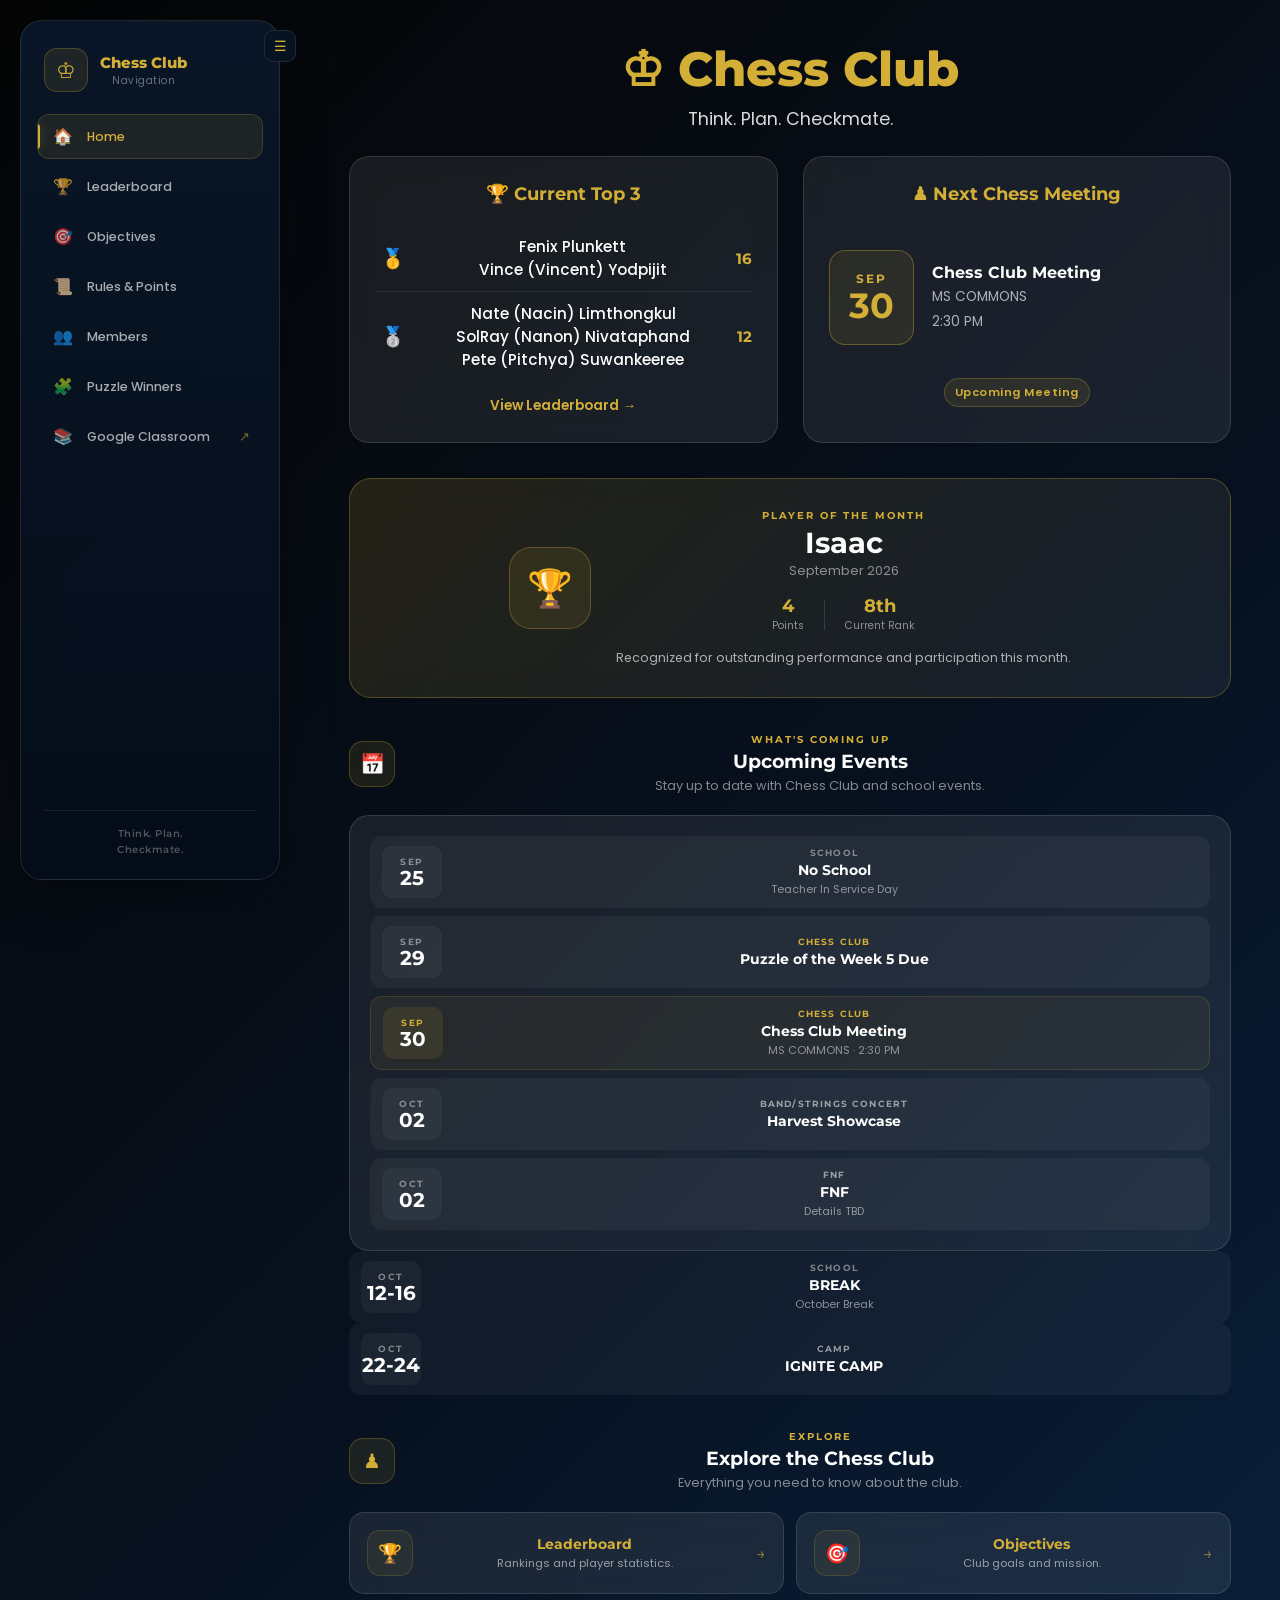
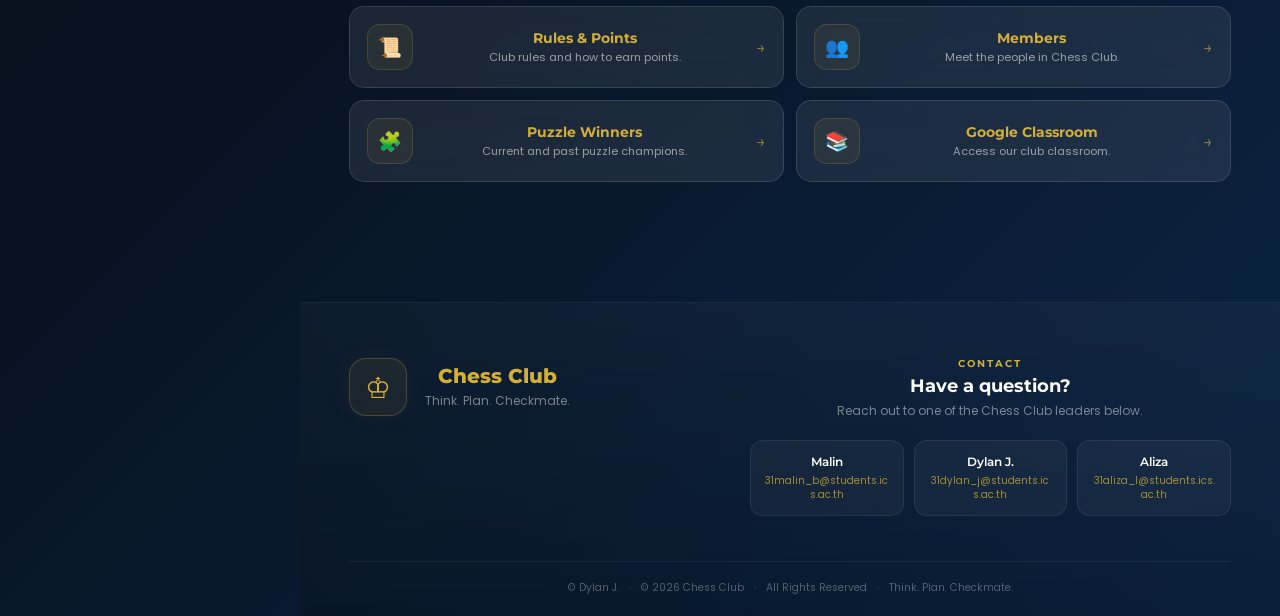
==== commit dc965fb1: "Modify event listings and dates in index.html Updated event details and dates for October." ====
--- a/index.html
+++ b/index.html
@@ -283,7 +283,39 @@
                         </span>
 
                         <strong>
-                            22
+                            25
+                        </strong>
+
+                    </div>
+
+                    <div class="event-details">
+
+                        <span class="event-type school">
+                            SCHOOL
+                        </span>
+
+                        <h3>
+                            No School
+                        </h3>
+
+                        <p>
+                            Teacher In Service Day
+                        </p>
+
+                    </div>
+
+                </div>
+                
+                <div class="homepage-event">
+
+                    <div class="event-date">
+
+                        <span>
+                            SEP
+                        </span>
+
+                        <strong>
+                            29
                         </strong>
 
                     </div>
@@ -295,7 +327,7 @@
                         </span>
 
                         <h3>
-                            Puzzle of the Week 4 Due
+                            Puzzle of the Week 5 Due
                         </h3>
 
                     </div>
@@ -311,7 +343,7 @@
                         </span>
 
                         <strong>
-                            23
+                            30
                         </strong>
 
                     </div>
@@ -333,72 +365,6 @@
                     </div>
 
                 </div>
-
-                <div class="homepage-event">
-
-                    <div class="event-date">
-
-                        <span>
-                            SEP
-                        </span>
-
-                        <strong>
-                            18
-                        </strong>
-
-                    </div>
-
-                    <div class="event-details">
-
-                        <span class="event-type crew">
-                            CREW
-                        </span>
-
-                        <h3>
-                            CREW #2
-                        </h3>
-
-                    </div>
-
-                </div>
-
-
-                <!-- EVENT 4 -->
-
-                <div class="homepage-event">
-
-                    <div class="event-date">
-
-                        <span>
-                            SEP
-                        </span>
-
-                        <strong>
-                            25
-                        </strong>
-
-                    </div>
-
-                    <div class="event-details">
-
-                        <span class="event-type school">
-                            SCHOOL
-                        </span>
-
-                        <h3>
-                            No School
-                        </h3>
-
-                        <p>
-                            Teacher In Service Day
-                        </p>
-
-                    </div>
-
-                </div>
-
-
-                <!-- EVENT 5 -->
 
                 <div class="homepage-event">
 
@@ -416,6 +382,34 @@
 
                     <div class="event-details">
 
+                        <span class="event-type crew">
+                            BAND/STRINGS CONCERT
+                        </span>
+
+                        <h3>
+                            Harvest Showcase
+                        </h3>
+
+                    </div>
+
+                </div>
+
+                <div class="homepage-event">
+
+                    <div class="event-date">
+
+                        <span>
+                            OCT
+                        </span>
+
+                        <strong>
+                            02
+                        </strong>
+
+                    </div>
+
+                    <div class="event-details">
+
                         <span class="event-type fnf">
                             FNF
                         </span>
@@ -427,6 +421,70 @@
                         <p>
                             Details TBD
                         </p>
+
+                    </div>
+
+                </div>
+
+            </div>
+
+            <div class="homepage-event">
+
+                    <div class="event-date">
+
+                        <span>
+                            OCT
+                        </span>
+
+                        <strong>
+                            12-16
+                        </strong>
+
+                    </div>
+
+                    <div class="event-details">
+
+                        <span class="event-type school">
+                            SCHOOL
+                        </span>
+
+                        <h3>
+                            BREAK
+                        </h3>
+
+                        <p>
+                            October Break
+                        </p>
+
+                    </div>
+
+                </div>
+
+            </div>
+
+            <div class="homepage-event">
+
+                    <div class="event-date">
+
+                        <span>
+                            OCT
+                        </span>
+
+                        <strong>
+                            22-24
+                        </strong>
+
+                    </div>
+
+                    <div class="event-details">
+
+                        <span class="event-type fnf">
+                            CAMP
+                        </span>
+
+                        <h3>
+                            IGNITE CAMP
+                        </h3>
 
                     </div>
 
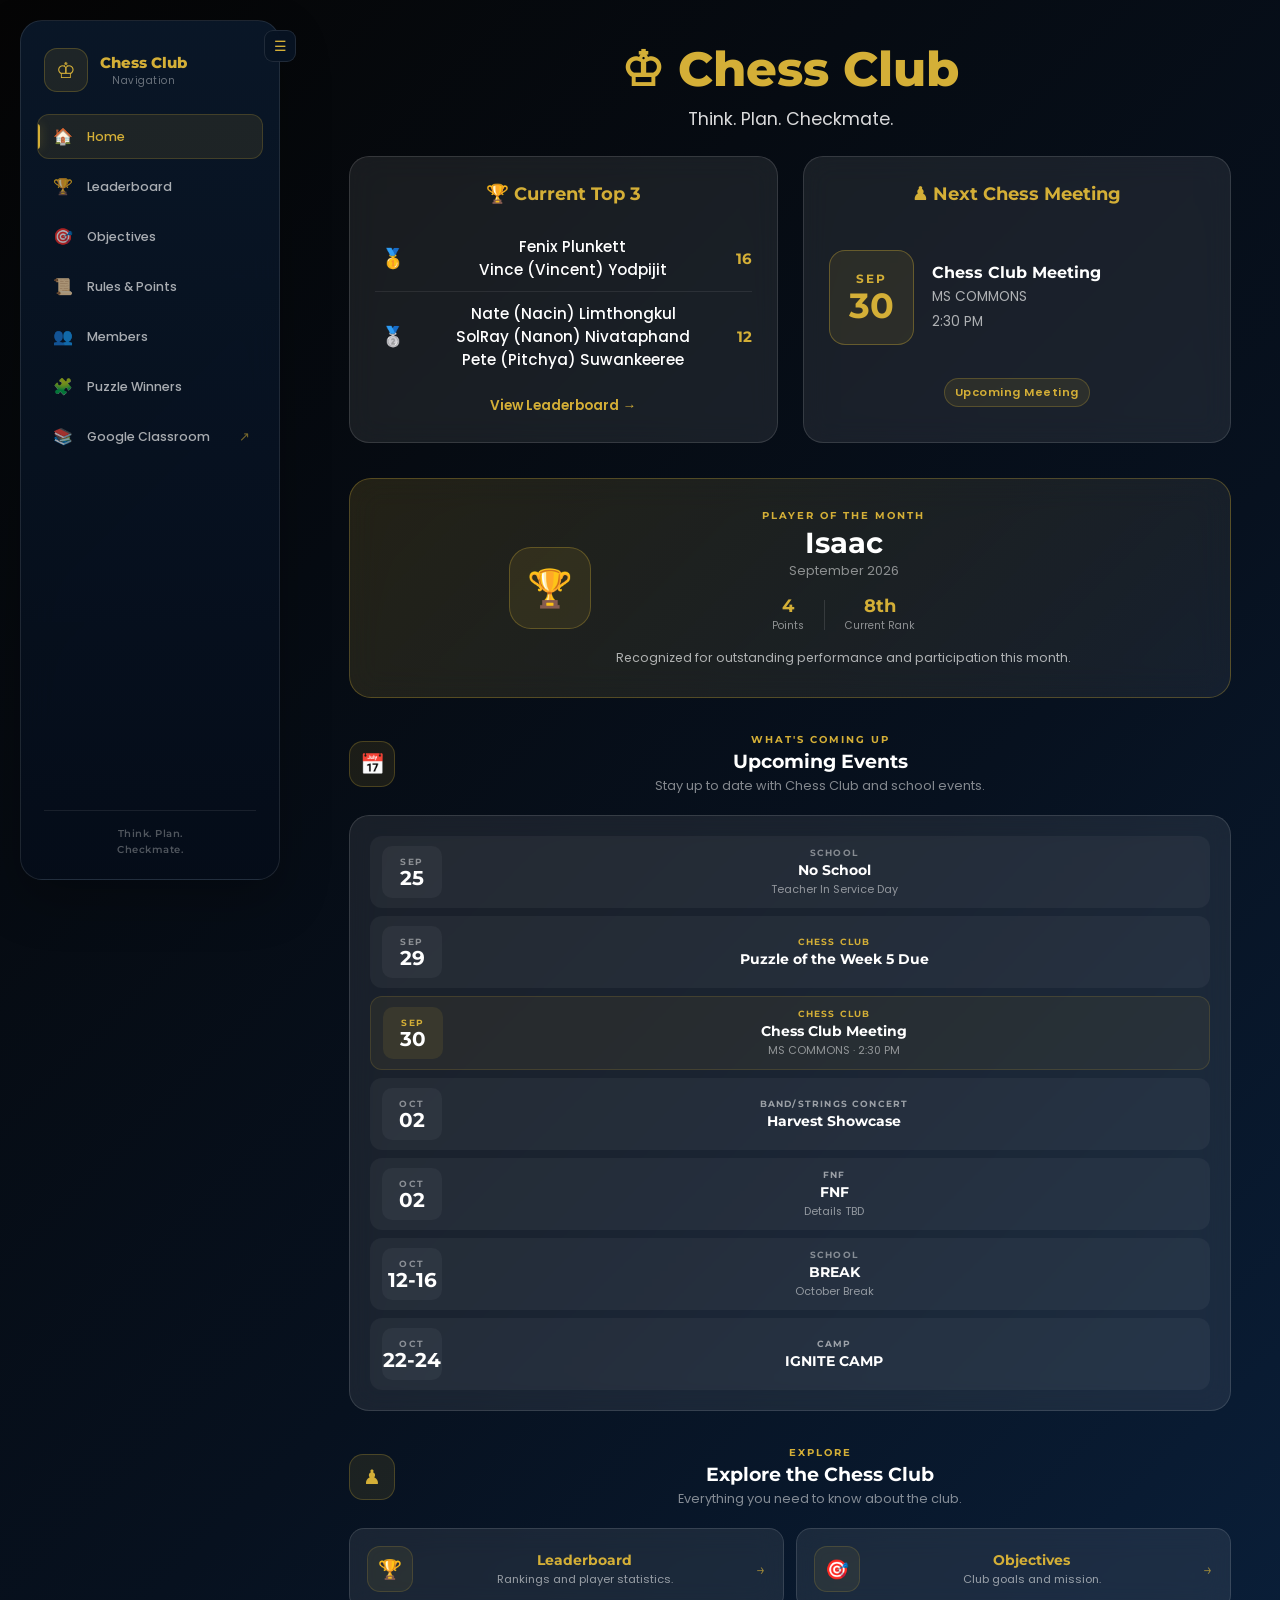
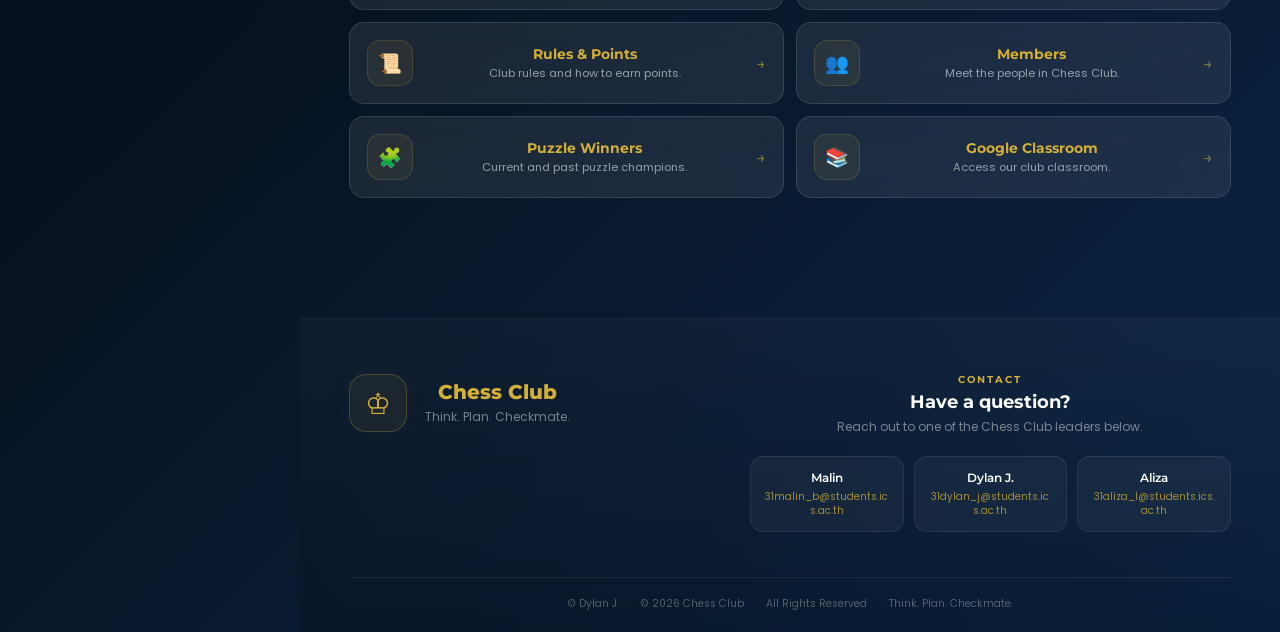
==== commit 521894bf: "Add upcoming events section to index.html Added upcoming events section with details for various eve" ====
--- a/index.html
+++ b/index.html
@@ -244,256 +244,271 @@
         <!-- ========================================
              UPCOMING EVENTS
         ========================================= -->
-
+        
         <section class="events-section">
-
+        
             <div class="homepage-section-heading">
-
+        
                 <div class="homepage-heading-icon">
                     📅
                 </div>
-
+        
                 <div>
-
+        
                     <span class="homepage-section-label">
                         WHAT'S COMING UP
                     </span>
-
+        
                     <h2>
                         Upcoming Events
                     </h2>
-
+        
                     <p>
                         Stay up to date with Chess Club and school events.
                     </p>
-
-                </div>
-
-            </div>
-
-
+        
+                </div>
+        
+            </div>
+        
+        
             <div class="events-list">
-
+        
+                <!-- EVENT 1 -->
+        
                 <div class="homepage-event">
-
+        
                     <div class="event-date">
-
+        
                         <span>
                             SEP
                         </span>
-
+        
                         <strong>
                             25
                         </strong>
-
-                    </div>
-
+        
+                    </div>
+        
                     <div class="event-details">
-
+        
                         <span class="event-type school">
                             SCHOOL
                         </span>
-
+        
                         <h3>
                             No School
                         </h3>
-
+        
                         <p>
                             Teacher In Service Day
                         </p>
-
-                    </div>
-
-                </div>
-                
+        
+                    </div>
+        
+                </div>
+        
+        
+                <!-- EVENT 2 -->
+        
                 <div class="homepage-event">
-
+        
                     <div class="event-date">
-
+        
                         <span>
                             SEP
                         </span>
-
+        
                         <strong>
                             29
                         </strong>
-
-                    </div>
-
+        
+                    </div>
+        
                     <div class="event-details">
-
+        
                         <span class="event-type chess">
                             CHESS CLUB
                         </span>
-
+        
                         <h3>
                             Puzzle of the Week 5 Due
                         </h3>
-
-                    </div>
-
-                </div>
-
+        
+                    </div>
+        
+                </div>
+        
+        
+                <!-- EVENT 3 -->
+        
                 <div class="homepage-event featured-event">
-
+        
                     <div class="event-date">
-
+        
                         <span>
                             SEP
                         </span>
-
+        
                         <strong>
                             30
                         </strong>
-
-                    </div>
-
+        
+                    </div>
+        
                     <div class="event-details">
-
+        
                         <span class="event-type chess">
                             CHESS CLUB
                         </span>
-
+        
                         <h3>
                             Chess Club Meeting
                         </h3>
-
+        
                         <p>
                             MS COMMONS · 2:30 PM
                         </p>
-
-                    </div>
-
-                </div>
-
+        
+                    </div>
+        
+                </div>
+        
+        
+                <!-- EVENT 4 -->
+        
                 <div class="homepage-event">
-
+        
                     <div class="event-date">
-
+        
                         <span>
                             OCT
                         </span>
-
+        
                         <strong>
                             02
                         </strong>
-
-                    </div>
-
+        
+                    </div>
+        
                     <div class="event-details">
-
+        
                         <span class="event-type crew">
                             BAND/STRINGS CONCERT
                         </span>
-
+        
                         <h3>
                             Harvest Showcase
                         </h3>
-
-                    </div>
-
-                </div>
-
+        
+                    </div>
+        
+                </div>
+        
+        
+                <!-- EVENT 5 -->
+        
                 <div class="homepage-event">
-
+        
                     <div class="event-date">
-
+        
                         <span>
                             OCT
                         </span>
-
+        
                         <strong>
                             02
                         </strong>
-
-                    </div>
-
+        
+                    </div>
+        
                     <div class="event-details">
-
+        
                         <span class="event-type fnf">
                             FNF
                         </span>
-
+        
                         <h3>
                             FNF
                         </h3>
-
+        
                         <p>
                             Details TBD
                         </p>
-
-                    </div>
-
-                </div>
-
-            </div>
-
-            <div class="homepage-event">
-
+        
+                    </div>
+        
+                </div>
+        
+        
+                <!-- EVENT 6 -->
+        
+                <div class="homepage-event">
+        
                     <div class="event-date">
-
+        
                         <span>
                             OCT
                         </span>
-
+        
                         <strong>
                             12-16
                         </strong>
-
-                    </div>
-
+        
+                    </div>
+        
                     <div class="event-details">
-
+        
                         <span class="event-type school">
                             SCHOOL
                         </span>
-
+        
                         <h3>
                             BREAK
                         </h3>
-
+        
                         <p>
                             October Break
                         </p>
-
-                    </div>
-
-                </div>
-
-            </div>
-
-            <div class="homepage-event">
-
+        
+                    </div>
+        
+                </div>
+        
+        
+                <!-- EVENT 7 -->
+        
+                <div class="homepage-event">
+        
                     <div class="event-date">
-
+        
                         <span>
                             OCT
                         </span>
-
+        
                         <strong>
                             22-24
                         </strong>
-
-                    </div>
-
+        
+                    </div>
+        
                     <div class="event-details">
-
+        
                         <span class="event-type fnf">
                             CAMP
                         </span>
-
+        
                         <h3>
                             IGNITE CAMP
                         </h3>
-
-                    </div>
-
-                </div>
-
-            </div>
-
+        
+                    </div>
+        
+                </div>
+        
+            </div>
+        
         </section>
-
 
         <!-- ========================================
              EXPLORE THE CHESS CLUB
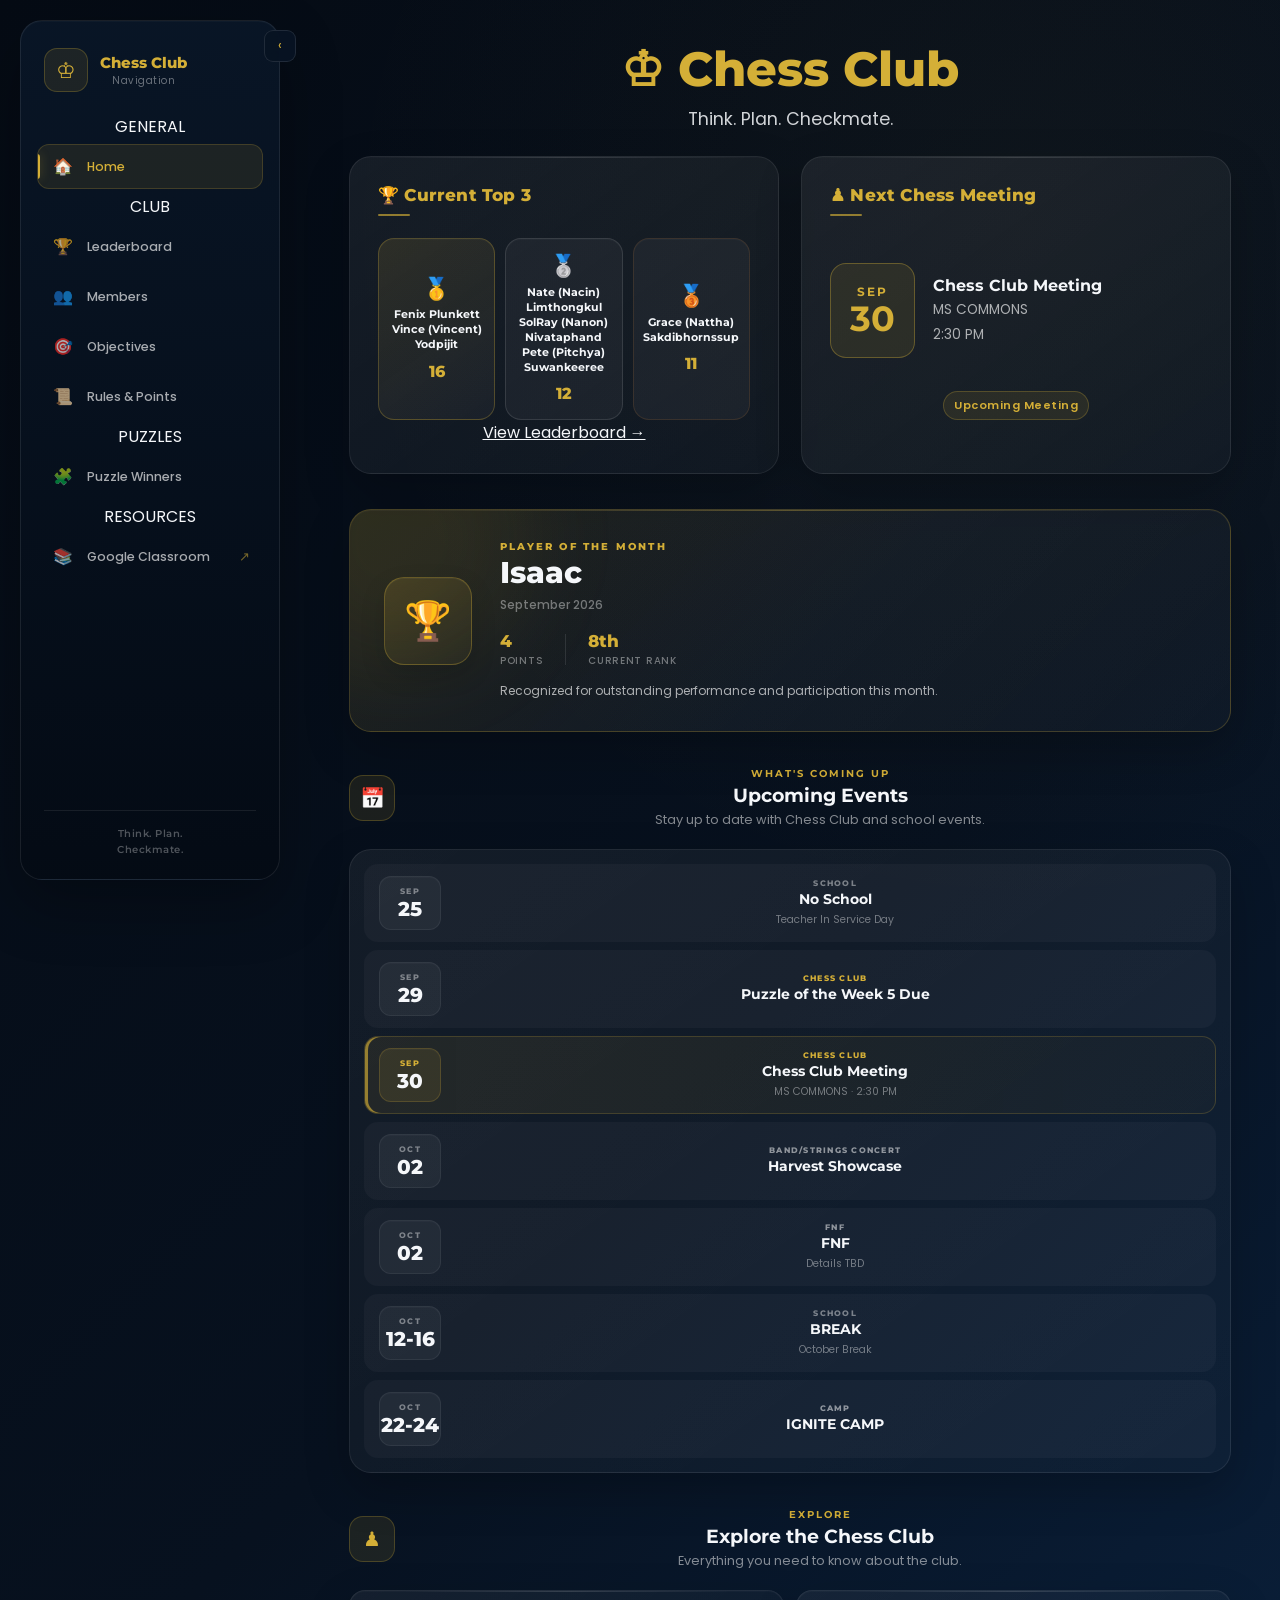
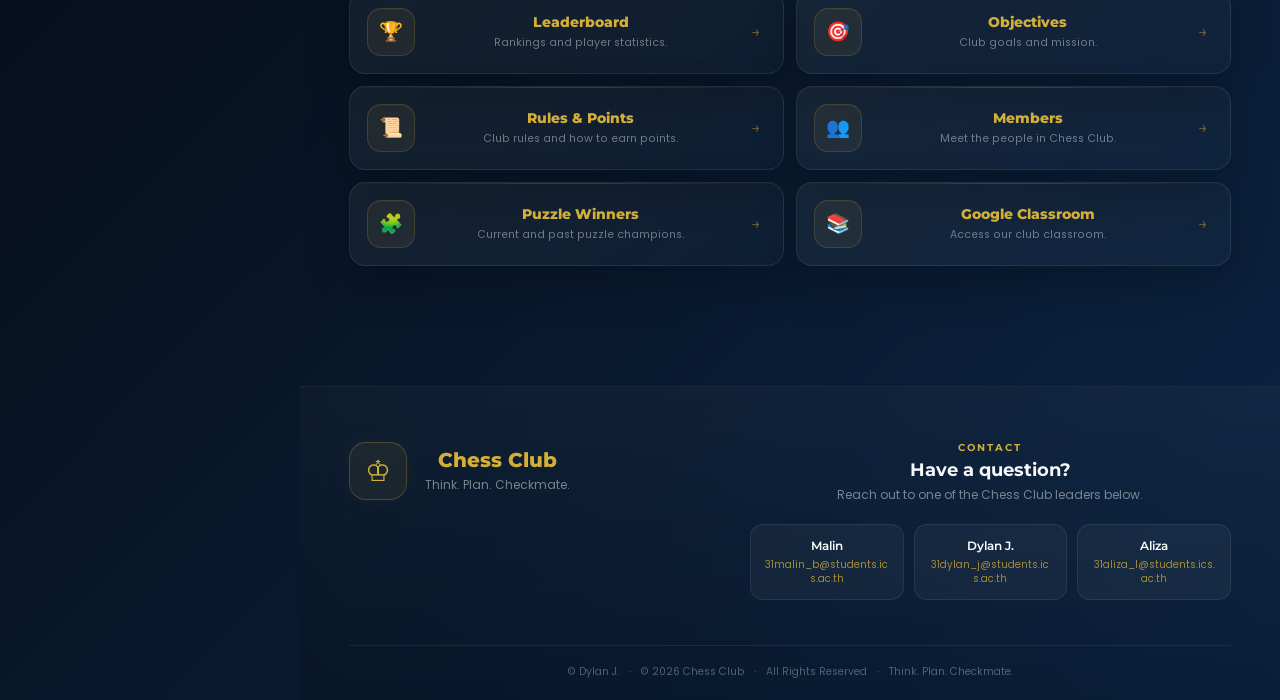
==== commit 98846b87: "Refactor sidebar navigation for better structure" ====
--- a/index.html
+++ b/index.html
@@ -25,8 +25,13 @@
      SIDEBAR NAVIGATION
 ======================================== -->
 
-<button class="sidebar-toggle" id="sidebarToggle" aria-label="Open navigation">
-    ☰
+<button
+    class="sidebar-toggle"
+    id="sidebarToggle"
+    aria-label="Collapse navigation"
+    aria-expanded="true"
+>
+    ‹
 </button>
 
 
@@ -51,36 +56,55 @@
 
     <nav class="sidebar-nav">
 
+        <div class="sidebar-category">
+            GENERAL
+        </div>
+    
         <a href="index.html" class="sidebar-link">
             <span class="sidebar-icon">🏠</span>
             <span>Home</span>
         </a>
-
+    
+    
+        <div class="sidebar-category">
+            CLUB
+        </div>
+    
         <a href="leaderboard.html" class="sidebar-link">
             <span class="sidebar-icon">🏆</span>
             <span>Leaderboard</span>
         </a>
-
+    
+        <a href="members.html" class="sidebar-link">
+            <span class="sidebar-icon">👥</span>
+            <span>Members</span>
+        </a>
+    
         <a href="objectives.html" class="sidebar-link">
             <span class="sidebar-icon">🎯</span>
             <span>Objectives</span>
         </a>
-
+    
         <a href="rules.html" class="sidebar-link">
             <span class="sidebar-icon">📜</span>
             <span>Rules & Points</span>
         </a>
-
-        <a href="members.html" class="sidebar-link">
-            <span class="sidebar-icon">👥</span>
-            <span>Members</span>
-        </a>
-
+    
+    
+        <div class="sidebar-category">
+            PUZZLES
+        </div>
+    
         <a href="puzzle-winners.html" class="sidebar-link">
             <span class="sidebar-icon">🧩</span>
             <span>Puzzle Winners</span>
         </a>
-
+    
+    
+        <div class="sidebar-category">
+            RESOURCES
+        </div>
+    
         <a
             href="https://classroom.google.com/c/ODc0NTU4MTgyODM5"
             target="_blank"
@@ -90,7 +114,7 @@
             <span>Google Classroom</span>
             <span class="sidebar-external">↗</span>
         </a>
-
+    
     </nav>
 
 
--- a/style.css
+++ b/style.css
@@ -8,23 +8,159 @@
     box-sizing: border-box;
 }
 
+/* ========================================
+   CHESS CLUB — DESIGN SYSTEM
+======================================== */
+
+:root {
+
+    --bg-main: #050b14;
+    --bg-deep: #07111f;
+    --bg-blue: #0b2545;
+
+    --gold: #d4af37;
+    --gold-soft: rgba(212, 175, 55, 0.12);
+    --gold-border: rgba(212, 175, 55, 0.24);
+    --gold-glow: rgba(212, 175, 55, 0.18);
+
+    --glass: rgba(255, 255, 255, 0.045);
+    --glass-hover: rgba(255, 255, 255, 0.065);
+
+    --border: rgba(255, 255, 255, 0.08);
+    --border-strong: rgba(255, 255, 255, 0.12);
+
+    --text-main: #f5f7fa;
+    --text-secondary: rgba(255, 255, 255, 0.65);
+    --text-muted: rgba(255, 255, 255, 0.4);
+
+    --shadow-card:
+        0 18px 45px rgba(0, 0, 0, 0.22);
+
+    --shadow-hover:
+        0 22px 50px rgba(0, 0, 0, 0.3);
+
+    --radius-xl: 22px;
+    --radius-lg: 18px;
+    --radius-md: 13px;
+    --radius-sm: 9px;
+
+    --transition-fast: 0.18s ease;
+    --transition-normal: 0.25s ease;
+}
+
+/* ========================================
+   GLOBAL DESIGN FOUNDATION
+======================================== */
+
+html {
+    scroll-behavior: smooth;
+}
+
 body {
     min-height: 100vh;
 
-    padding-left: 300px;
-
     font-family: "Poppins", sans-serif;
 
-    background: linear-gradient(
-        135deg,
-        #050505 0%,
-        #07111f 50%,
-        #0b2545 100%
-    );
-
-    color: white;
+    background:
+        radial-gradient(
+            circle at 80% 10%,
+            rgba(212, 175, 55, 0.045),
+            transparent 30%
+        ),
+        linear-gradient(
+            135deg,
+            var(--bg-main) 0%,
+            var(--bg-deep) 50%,
+            var(--bg-blue) 100%
+        );
+
+    color: var(--text-main);
 
     text-align: center;
+
+    -webkit-font-smoothing: antialiased;
+    text-rendering: optimizeLegibility;
+}
+
+button,
+a,
+input,
+textarea,
+select {
+    font-family: inherit;
+}
+
+button,
+a {
+    -webkit-tap-highlight-color: transparent;
+}
+
+a {
+    color: inherit;
+}
+
+::selection {
+    background: rgba(212, 175, 55, 0.25);
+    color: #ffffff;
+}
+
+::-webkit-scrollbar {
+    width: 8px;
+}
+
+::-webkit-scrollbar-track {
+    background: rgba(0, 0, 0, 0.2);
+}
+
+::-webkit-scrollbar-thumb {
+    background: rgba(212, 175, 55, 0.3);
+    border-radius: 999px;
+}
+
+::-webkit-scrollbar-thumb:hover {
+    background: rgba(212, 175, 55, 0.5);
+}
+
+/* ========================================
+   GLOBAL GLASS SURFACE
+======================================== */
+
+.glass-surface {
+    background:
+        linear-gradient(
+            135deg,
+            rgba(255, 255, 255, 0.065),
+            rgba(255, 255, 255, 0.035)
+        );
+
+    border: 1px solid var(--border);
+
+    border-radius: var(--radius-xl);
+
+    backdrop-filter: blur(18px);
+    -webkit-backdrop-filter: blur(18px);
+
+    box-shadow: var(--shadow-card);
+}
+
+/* ========================================
+   PAGE MOTION
+======================================== */
+
+main {
+    animation: pageEnter 0.45s ease both;
+}
+
+@keyframes pageEnter {
+    from {
+        opacity: 0;
+        transform: translateY(8px);
+    }
+
+    to {
+        opacity: 1;
+        transform: translateY(0);
+    }
 }
 
 /* ========================================
@@ -50,26 +186,27 @@
     background:
         linear-gradient(
             180deg,
-            rgba(10, 24, 42, 0.92),
-            rgba(5, 13, 25, 0.94)
+            rgba(9, 22, 39, 0.96),
+            rgba(4, 11, 21, 0.97)
         );
 
-    border:
-        1px solid rgba(255, 255, 255, 0.1);
-
-    border-radius: 22px;
-
-    backdrop-filter: blur(18px);
+    border: 1px solid rgba(255, 255, 255, 0.085);
+
+    border-radius: var(--radius-xl);
+
+    backdrop-filter: blur(22px);
+    -webkit-backdrop-filter: blur(22px);
 
     box-shadow:
-        0 20px 50px rgba(0, 0, 0, 0.25);
+        0 24px 60px rgba(0, 0, 0, 0.28),
+        inset 0 1px 0 rgba(255, 255, 255, 0.025);
 
     z-index: 1000;
 
     transition:
-        width 0.25s ease;
-}
-
+        width var(--transition-normal),
+        box-shadow var(--transition-normal);
+}
 
 /* ========================================
    SIDEBAR BRAND
@@ -204,16 +341,28 @@
     font-size: 1rem;
 }
 
+.sidebar-link {
+    transition:
+        background var(--transition-fast),
+        color var(--transition-fast),
+        border-color var(--transition-fast),
+        transform var(--transition-fast);
+}
+
 .sidebar-link:hover {
-    color: white;
+    color: #ffffff;
 
     background:
-        rgba(255, 255, 255, 0.055);
-
-    border-color:
-        rgba(255, 255, 255, 0.07);
-}
-
+        linear-gradient(
+            90deg,
+            rgba(255, 255, 255, 0.065),
+            rgba(255, 255, 255, 0.025)
+        );
+
+    border-color: rgba(255, 255, 255, 0.08);
+
+    transform: translateX(2px);
+}
 
 /* ========================================
    ACTIVE PAGE
@@ -308,16 +457,15 @@
 
 
 /* ========================================
-   MAIN CONTENT OFFSET
+   SIDEBAR CONTENT OFFSET
 ======================================== */
 
 body {
     padding-left: 300px;
 
     transition:
-        padding-left 0.25s ease;
-}
-
+        padding-left var(--transition-normal);
+}
 
 /* ========================================
    COLLAPSED SIDEBAR
@@ -627,127 +775,307 @@
         minmax(0, 1fr)
         minmax(0, 1fr);
 
-    gap: 25px;
+    gap: 22px;
 
     margin-bottom: 35px;
 }
 
-
 /* ========================================
    DASHBOARD CARDS
 ======================================== */
 
 .dashboard-card {
-    padding: 25px;
-
-    border-radius: 20px;
-
-    background: rgba(255, 255, 255, 0.08);
-
-    border: 1px solid rgba(255, 255, 255, 0.12);
-
-    backdrop-filter: blur(14px);
+    position: relative;
+
+    padding: 28px;
 
     min-width: 0;
 
+    border-radius: var(--radius-xl);
+
+    background:
+        linear-gradient(
+            145deg,
+            rgba(255, 255, 255, 0.065),
+            rgba(255, 255, 255, 0.028)
+        );
+
+    border: 1px solid var(--border);
+
+    backdrop-filter: blur(20px);
+    -webkit-backdrop-filter: blur(20px);
+
+    box-shadow: var(--shadow-card);
+
+    overflow: hidden;
+
     transition:
-        transform 0.25s ease,
-        border-color 0.25s ease,
-        box-shadow 0.25s ease;
+        transform var(--transition-normal),
+        border-color var(--transition-normal),
+        box-shadow var(--transition-normal);
+}
+
+.dashboard-card::before {
+    content: "";
+
+    position: absolute;
+
+    top: 0;
+    left: 0;
+    right: 0;
+
+    height: 1px;
+
+    background:
+        linear-gradient(
+            90deg,
+            transparent,
+            rgba(255, 255, 255, 0.14),
+            transparent
+        );
+}
+
+.dashboard-card:hover {
+    transform: translateY(-3px);
+
+    border-color:
+        rgba(212, 175, 55, 0.18);
+
+    box-shadow: var(--shadow-hover);
 }
 
 
 .dashboard-card h2 {
-    margin: 0 0 20px;
-
-    color: #d4af37;
-
-    font-family: "Montserrat", sans-serif;
-
-    font-size: 1.15rem;
-}
-
-
-/* ========================================
-   TOP 3
+    position: relative;
+
+    margin: 0 0 22px;
+
+    color: var(--gold);
+
+    font-family: "Montserrat", sans-serif;
+
+    font-size: 1.05rem;
+
+    font-weight: 800;
+
+    letter-spacing: 0.2px;
+
+    text-align: left;
+}
+
+.dashboard-card h2::after {
+    content: "";
+
+    display: block;
+
+    width: 32px;
+    height: 2px;
+
+    margin-top: 9px;
+
+    border-radius: 999px;
+
+    background: var(--gold);
+
+    opacity: 0.65;
+}
+
+
+/* ========================================
+   HOMEPAGE TOP 3
 ======================================== */
 
 #top-three {
+    display: grid;
+
+    grid-template-columns:
+        repeat(3, minmax(0, 1fr));
+
+    gap: 10px;
+
+    width: 100%;
+}
+
+
+/* ========================================
+   TOP PLAYER CARD
+======================================== */
+
+#top-three .top-player {
     display: flex;
 
     flex-direction: column;
-}
-
-
-.top-player {
-    display: grid;
-
-    grid-template-columns:
-        35px
-        minmax(0, 1fr)
-        auto;
-
-    align-items: center;
-
-    gap: 10px;
-
-    min-height: 48px;
-
-    padding: 10px 0;
-
-    border-bottom:
-        1px solid rgba(255, 255, 255, 0.08);
-}
-
-
-.top-player:last-child {
-    border-bottom: none;
-}
-
-
-.top-rank {
-    font-size: 1.2rem;
+
+    align-items: center;
+
+    justify-content: center;
+
+    min-width: 0;
+
+    min-height: 125px;
+
+    padding: 16px 8px;
+
+    border-radius: 16px;
+
+    background:
+        rgba(255, 255, 255, 0.045);
+
+    border:
+        1px solid rgba(255, 255, 255, 0.1);
+
+    box-shadow:
+        inset 0 1px 0 rgba(255, 255, 255, 0.025);
+
+    transition:
+        transform 0.2s ease,
+        background 0.2s ease,
+        border-color 0.2s ease;
+}
+
+#top-three .top-player:hover {
+    transform: translateY(-3px);
+
+    background:
+        rgba(255, 255, 255, 0.065);
+
+    border-color:
+        rgba(255, 255, 255, 0.17);
+}
+
+
+/* ========================================
+   MEDAL
+======================================== */
+
+#top-three .top-rank {
+    display: block;
+
+    margin-bottom: 8px;
+
+    font-size: 1.35rem;
+
+    line-height: 1;
+}
+
+
+/* ========================================
+   PLAYER NAME
+======================================== */
+
+#top-three .top-name {
+    display: block;
+
+    width: 100%;
+
+    overflow: hidden;
+
+    color: var(--text-main);
+
+    font-family: "Montserrat", sans-serif;
+
+    font-size: 0.7rem;
+
+    font-weight: 700;
+
+    line-height: 1.35;
 
     text-align: center;
-}
-
-
-.top-name {
-    min-width: 0;
-
-    font-size: 0.95rem;
-
-    font-weight: 500;
-
-    overflow-wrap: anywhere;
-}
-
-
-.top-player strong {
-    color: #d4af37;
-
-    font-family: "Montserrat", sans-serif;
-
-    font-size: 0.95rem;
-}
-
-
-.dashboard-link {
-    display: inline-block;
-
-    margin-top: 15px;
-
-    color: #d4af37;
-
-    font-size: 0.85rem;
-
-    font-weight: 600;
-
-    text-decoration: none;
-
-    transition: color 0.2s ease;
-}
-
+
+    text-overflow: ellipsis;
+
+    word-break: break-word;
+}
+
+
+/* ========================================
+   POINTS
+======================================== */
+
+#top-three .top-player strong {
+    display: block;
+
+    margin-top: 9px;
+
+    color: var(--gold);
+
+    font-family: "Montserrat", sans-serif;
+
+    font-size: 1rem;
+
+    font-weight: 800;
+}
+
+
+/* ========================================
+   FIRST PLACE
+======================================== */
+
+#top-three .top-player:nth-child(1) {
+    background:
+        linear-gradient(
+            145deg,
+            rgba(212, 175, 55, 0.13),
+            rgba(255, 255, 255, 0.035)
+        );
+
+    border-color:
+        rgba(212, 175, 55, 0.28);
+}
+
+
+/* ========================================
+   SECOND PLACE
+======================================== */
+
+#top-three .top-player:nth-child(2) {
+    border-color:
+        rgba(192, 192, 192, 0.16);
+}
+
+
+/* ========================================
+   THIRD PLACE
+======================================== */
+
+#top-three .top-player:nth-child(3) {
+    border-color:
+        rgba(205, 127, 50, 0.16);
+}
+
+
+/* ========================================
+   MOBILE
+======================================== */
+
+@media (max-width: 700px) {
+
+    #top-three {
+        grid-template-columns:
+            repeat(3, minmax(0, 1fr));
+
+        gap: 7px;
+    }
+
+    #top-three .top-player {
+        min-height: 110px;
+
+        padding: 13px 5px;
+    }
+
+    #top-three .top-rank {
+        font-size: 1.15rem;
+    }
+
+    #top-three .top-name {
+        font-size: 0.62rem;
+    }
+
+    #top-three .top-player strong {
+        font-size: 0.85rem;
+    }
+
+}
 
 .dashboard-link:hover {
     color: #f5d76e;
@@ -890,110 +1218,229 @@
 ======================================== */
 
 .player-month {
-    display: flex;
-
-    align-items: center;
-    justify-content: center;
+    position: relative;
+
+    display: flex;
+    align-items: center;
 
     width: 100%;
 
     margin: 0 0 35px;
-
-    padding: 30px;
+    padding: 30px 34px;
 
     box-sizing: border-box;
 
-    border-radius: 22px;
+    overflow: hidden;
+
+    border-radius: var(--radius-xl);
 
     background:
         linear-gradient(
             135deg,
-            rgba(212, 175, 55, 0.14),
-            rgba(255, 255, 255, 0.06)
+            rgba(212, 175, 55, 0.13),
+            rgba(255, 255, 255, 0.045) 55%,
+            rgba(255, 255, 255, 0.025)
         );
 
+    border: 1px solid rgba(212, 175, 55, 0.24);
+
+    backdrop-filter: blur(20px);
+    -webkit-backdrop-filter: blur(20px);
+
+    box-shadow:
+        var(--shadow-card),
+        inset 0 1px 0 rgba(255, 255, 255, 0.035);
+
+    transition:
+        transform var(--transition-normal),
+        border-color var(--transition-normal),
+        box-shadow var(--transition-normal);
+}
+
+
+/* Subtle gold glow */
+
+.player-month::before {
+    content: "";
+
+    position: absolute;
+
+    top: -100px;
+    left: -80px;
+
+    width: 260px;
+    height: 260px;
+
+    border-radius: 50%;
+
+    background: rgba(212, 175, 55, 0.08);
+
+    filter: blur(45px);
+
+    pointer-events: none;
+}
+
+
+/* Top highlight */
+
+.player-month::after {
+    content: "";
+
+    position: absolute;
+
+    top: 0;
+    left: 8%;
+    right: 8%;
+
+    height: 1px;
+
+    background:
+        linear-gradient(
+            90deg,
+            transparent,
+            rgba(212, 175, 55, 0.5),
+            transparent
+        );
+
+    opacity: 0.65;
+}
+
+
+/* Hover */
+
+.player-month:hover {
+    transform: translateY(-3px);
+
+    border-color:
+        rgba(212, 175, 55, 0.38);
+
+    box-shadow:
+        var(--shadow-hover),
+        0 0 35px rgba(212, 175, 55, 0.05);
+}
+
+
+/* ========================================
+   TROPHY
+======================================== */
+
+.player-month-icon {
+    position: relative;
+    z-index: 1;
+
+    display: flex;
+    align-items: center;
+    justify-content: center;
+
+    flex-shrink: 0;
+
+    width: 88px;
+    height: 88px;
+
+    margin-right: 28px;
+
+    border-radius: 20px;
+
+    background:
+        linear-gradient(
+            145deg,
+            rgba(212, 175, 55, 0.16),
+            rgba(212, 175, 55, 0.055)
+        );
+
     border: 1px solid rgba(212, 175, 55, 0.3);
 
-    backdrop-filter: blur(16px);
-
-    text-align: center;
-}
-
-
-/* Trophy stays on the left */
-
-.player-month-icon {
-    display: flex;
-
-    align-items: center;
-    justify-content: center;
-
-    flex-shrink: 0;
-
-    width: 82px;
-    height: 82px;
-
-    margin-right: 25px;
-
-    border-radius: 22px;
-
-    background: rgba(212, 175, 55, 0.1);
-
-    border: 1px solid rgba(212, 175, 55, 0.3);
-
-    font-size: 2.3rem;
-}
-
-
-/* Content stays centered */
+    box-shadow:
+        inset 0 1px 0 rgba(255, 255, 255, 0.04),
+        0 10px 25px rgba(0, 0, 0, 0.15);
+
+    font-size: 2.4rem;
+
+    transition:
+        transform var(--transition-normal),
+        box-shadow var(--transition-normal);
+}
+
+
+.player-month:hover .player-month-icon {
+    transform: scale(1.04);
+
+    box-shadow:
+        inset 0 1px 0 rgba(255, 255, 255, 0.04),
+        0 12px 28px rgba(0, 0, 0, 0.18),
+        0 0 20px rgba(212, 175, 55, 0.08);
+}
+
+
+/* ========================================
+   CONTENT
+======================================== */
 
 .player-month-content {
+    position: relative;
+    z-index: 1;
+
     min-width: 0;
 
-    text-align: center;
+    flex: 1;
+
+    text-align: left;
 }
 
 
 .player-month-label {
     display: block;
 
-    color: #d4af37;
-
-    font-family: "Montserrat", sans-serif;
-
-    font-size: 0.65rem;
-
-    font-weight: 700;
-
-    letter-spacing: 2px;
+    margin-bottom: 4px;
+
+    color: var(--gold);
+
+    font-family: "Montserrat", sans-serif;
+
+    font-size: 0.62rem;
+
+    font-weight: 800;
+
+    letter-spacing: 2.2px;
 }
 
 
 .player-month-content h2 {
-    margin: 3px 0 0;
-
-    font-family: "Montserrat", sans-serif;
-
-    font-size: 1.8rem;
+    margin: 0;
+
+    color: var(--text-main);
+
+    font-family: "Montserrat", sans-serif;
+
+    font-size: 1.9rem;
+
+    font-weight: 800;
+
+    line-height: 1.15;
 }
 
 
 .player-month-date {
-    margin: 2px 0 15px;
-
-    color: rgba(255, 255, 255, 0.5);
-
-    font-size: 0.8rem;
-}
-
+    margin: 5px 0 17px;
+
+    color: var(--text-muted);
+
+    font-size: 0.75rem;
+
+    font-weight: 500;
+}
+
+
+/* ========================================
+   STATS
+======================================== */
 
 .player-month-stats {
     display: flex;
 
     align-items: center;
-    justify-content: center;
-
-    gap: 20px;
+
+    gap: 22px;
 }
 
 
@@ -1002,43 +1449,112 @@
 
     flex-direction: column;
 
-    align-items: center;
+    align-items: flex-start;
 }
 
 
 .player-month-stats strong {
-    color: #d4af37;
-
-    font-family: "Montserrat", sans-serif;
-
-    font-size: 1.1rem;
+    color: var(--gold);
+
+    font-family: "Montserrat", sans-serif;
+
+    font-size: 1.05rem;
+
+    font-weight: 800;
+
+    line-height: 1.2;
 }
 
 
 .player-month-stats span {
-    margin-top: 2px;
-
-    color: rgba(255, 255, 255, 0.5);
-
-    font-size: 0.65rem;
+    margin-top: 3px;
+
+    color: var(--text-muted);
+
+    font-size: 0.62rem;
+
+    font-weight: 500;
+
+    text-transform: uppercase;
+
+    letter-spacing: 0.7px;
 }
 
 
 .player-month-divider {
     width: 1px;
 
-    height: 30px;
-
-    background: rgba(255, 255, 255, 0.12);
-}
-
+    height: 31px;
+
+    background:
+        rgba(255, 255, 255, 0.1);
+}
+
+
+/* ========================================
+   DESCRIPTION
+======================================== */
 
 .player-month-description {
-    margin: 15px 0 0;
-
-    color: rgba(255, 255, 255, 0.65);
-
-    font-size: 0.78rem;
+    max-width: 620px;
+
+    margin: 14px 0 0;
+
+    color: var(--text-secondary);
+
+    font-size: 0.75rem;
+
+    line-height: 1.55;
+}
+
+
+/* ========================================
+   MOBILE
+======================================== */
+
+@media (max-width: 600px) {
+
+    .player-month {
+        flex-direction: column;
+
+        padding: 26px 20px;
+
+        text-align: center;
+    }
+
+    .player-month-icon {
+        width: 74px;
+        height: 74px;
+
+        margin-right: 0;
+        margin-bottom: 18px;
+
+        font-size: 2rem;
+    }
+
+    .player-month-content {
+        width: 100%;
+
+        text-align: center;
+    }
+
+    .player-month-content h2 {
+        font-size: 1.6rem;
+    }
+
+    .player-month-stats {
+        justify-content: center;
+    }
+
+    .player-month-stats > div {
+        align-items: center;
+    }
+
+    .player-month-description {
+        margin-left: auto;
+        margin-right: auto;
+    }
+
 }
 
 /* ========================================
@@ -1123,9 +1639,13 @@
 .events-section {
     width: 100%;
 
-    margin: 0 auto 35px;
-}
-
+    margin: 0 0 35px;
+}
+
+
+/* ========================================
+   EVENTS CONTAINER
+======================================== */
 
 .events-list {
     display: flex;
@@ -1134,104 +1654,194 @@
 
     gap: 8px;
 
-    padding: 20px;
+    width: 100%;
+
+    padding: 14px;
 
     box-sizing: border-box;
 
-    border-radius: 20px;
-
-    background: rgba(255, 255, 255, 0.08);
-
-    border: 1px solid rgba(255, 255, 255, 0.12);
-
-    backdrop-filter: blur(14px);
-}
-
+    border-radius: var(--radius-xl);
+
+    background:
+        linear-gradient(
+            145deg,
+            rgba(255, 255, 255, 0.055),
+            rgba(255, 255, 255, 0.025)
+        );
+
+    border: 1px solid var(--border);
+
+    backdrop-filter: blur(20px);
+    -webkit-backdrop-filter: blur(20px);
+
+    box-shadow: var(--shadow-card);
+}
+
+
+/* ========================================
+   EVENT CARD
+======================================== */
 
 .homepage-event {
+    position: relative;
+
     display: grid;
 
     grid-template-columns:
-        70px
+        72px
         minmax(0, 1fr);
 
     align-items: center;
 
     gap: 18px;
 
-    min-height: 68px;
-
-    padding: 10px 12px;
+    min-height: 70px;
+
+    padding: 11px 14px;
 
     box-sizing: border-box;
 
+    border-radius: 14px;
+
+    background:
+        rgba(255, 255, 255, 0.032);
+
+    border: 1px solid transparent;
+
+    transition:
+        transform var(--transition-fast),
+        background var(--transition-fast),
+        border-color var(--transition-fast),
+        box-shadow var(--transition-fast);
+}
+
+
+.homepage-event:hover {
+    transform: translateX(3px);
+
+    background:
+        rgba(255, 255, 255, 0.055);
+
+    border-color:
+        rgba(255, 255, 255, 0.09);
+
+    box-shadow:
+        0 8px 22px rgba(0, 0, 0, 0.12);
+}
+
+
+/* ========================================
+   FEATURED EVENT
+======================================== */
+
+.homepage-event.featured-event {
+    background:
+        linear-gradient(
+            90deg,
+            rgba(212, 175, 55, 0.09),
+            rgba(212, 175, 55, 0.035)
+        );
+
+    border-color:
+        rgba(212, 175, 55, 0.2);
+
+    box-shadow:
+        inset 3px 0 0 rgba(212, 175, 55, 0.65);
+}
+
+
+.homepage-event.featured-event:hover {
+    background:
+        linear-gradient(
+            90deg,
+            rgba(212, 175, 55, 0.12),
+            rgba(212, 175, 55, 0.045)
+        );
+
+    border-color:
+        rgba(212, 175, 55, 0.28);
+}
+
+
+/* ========================================
+   EVENT DATE
+======================================== */
+
+.event-date {
+    display: flex;
+
+    flex-direction: column;
+
+    align-items: center;
+    justify-content: center;
+
+    width: 62px;
+    height: 54px;
+
     border-radius: 12px;
 
-    background: rgba(255, 255, 255, 0.045);
-}
-
-
-.homepage-event.featured-event {
-    background: rgba(212, 175, 55, 0.07);
-
-    border: 1px solid rgba(212, 175, 55, 0.16);
-}
-
-
-/* Event date */
-
-.event-date {
-    display: flex;
-
-    flex-direction: column;
-
-    align-items: center;
-    justify-content: center;
-
-    width: 60px;
-    height: 52px;
-
-    border-radius: 10px;
-
-    background: rgba(255, 255, 255, 0.045);
+    background:
+        rgba(255, 255, 255, 0.045);
+
+    border: 1px solid rgba(255, 255, 255, 0.065);
+
+    box-shadow:
+        inset 0 1px 0 rgba(255, 255, 255, 0.025);
 }
 
 
 .featured-event .event-date {
-    background: rgba(212, 175, 55, 0.1);
-}
-
+    background:
+        rgba(212, 175, 55, 0.11);
+
+    border-color:
+        rgba(212, 175, 55, 0.2);
+}
+
+
+/* Month */
 
 .event-date span {
-    color: rgba(255, 255, 255, 0.45);
-
-    font-family: "Montserrat", sans-serif;
-
-    font-size: 0.55rem;
-
-    font-weight: 700;
+    color:
+        rgba(255, 255, 255, 0.42);
+
+    font-family: "Montserrat", sans-serif;
+
+    font-size: 0.52rem;
+
+    font-weight: 800;
 
     letter-spacing: 1.5px;
+
+    line-height: 1;
 }
 
 
 .featured-event .event-date span {
-    color: #d4af37;
-}
-
+    color: var(--gold);
+}
+
+
+/* Day */
 
 .event-date strong {
-    margin-top: 1px;
+    margin-top: 4px;
+
+    color: var(--text-main);
 
     font-family: "Montserrat", sans-serif;
 
     font-size: 1.25rem;
 
+    font-weight: 800;
+
     line-height: 1;
 }
 
 
-/* Event details */
+/* ========================================
+   EVENT DETAILS
+======================================== */
 
 .event-details {
     min-width: 0;
@@ -1241,55 +1851,119 @@
 .event-type {
     display: block;
 
-    margin-bottom: 3px;
-
-    font-family: "Montserrat", sans-serif;
-
-    font-size: 0.55rem;
-
-    font-weight: 700;
-
-    letter-spacing: 1.2px;
-}
-
+    margin-bottom: 4px;
+
+    font-family: "Montserrat", sans-serif;
+
+    font-size: 0.53rem;
+
+    font-weight: 800;
+
+    letter-spacing: 1.25px;
+
+    line-height: 1;
+}
+
+
+/* Event categories */
 
 .event-type.chess {
-    color: #d4af37;
+    color: var(--gold);
 }
 
 
 .event-type.school {
-    color: rgba(255, 255, 255, 0.45);
+    color:
+        rgba(255, 255, 255, 0.43);
 }
 
 
 .event-type.crew {
-    color: rgba(255, 255, 255, 0.55);
+    color:
+        rgba(255, 255, 255, 0.52);
 }
 
 
 .event-type.fnf {
-    color: rgba(255, 255, 255, 0.55);
-}
-
+    color:
+        rgba(255, 255, 255, 0.52);
+}
+
+
+/* Event title */
 
 .event-details h3 {
     margin: 0;
 
-    font-family: "Montserrat", sans-serif;
-
-    font-size: 0.88rem;
-}
-
+    color: var(--text-main);
+
+    font-family: "Montserrat", sans-serif;
+
+    font-size: 0.86rem;
+
+    font-weight: 700;
+
+    line-height: 1.3;
+}
+
+
+/* Location / details */
 
 .event-details p {
-    margin: 3px 0 0;
-
-    color: rgba(255, 255, 255, 0.5);
-
-    font-size: 0.68rem;
-}
-
+    margin: 4px 0 0;
+
+    color: var(--text-muted);
+
+    font-size: 0.66rem;
+
+    line-height: 1.35;
+}
+
+
+/* ========================================
+   MOBILE
+======================================== */
+
+@media (max-width: 600px) {
+
+    .events-list {
+        padding: 10px;
+
+        border-radius: 18px;
+    }
+
+    .homepage-event {
+        grid-template-columns:
+            60px
+            minmax(0, 1fr);
+
+        gap: 13px;
+
+        min-height: 64px;
+
+        padding: 9px 10px;
+
+        border-radius: 12px;
+    }
+
+    .event-date {
+        width: 54px;
+        height: 50px;
+    }
+
+    .event-date strong {
+        font-size: 1.1rem;
+    }
+
+    .event-details h3 {
+        font-size: 0.78rem;
+    }
+
+    .event-details p {
+        font-size: 0.62rem;
+    }
+
+}
 
 /* ========================================
    EXPLORE THE CHESS CLUB
@@ -1298,9 +1972,13 @@
 .explore-section {
     width: 100%;
 
-    margin: 0 auto 35px;
-}
-
+    margin: 0 0 35px;
+}
+
+
+/* ========================================
+   EXPLORE GRID
+======================================== */
 
 .explore-grid {
     display: grid;
@@ -1309,103 +1987,210 @@
         repeat(2, minmax(0, 1fr));
 
     gap: 12px;
-}
-
+
+    width: 100%;
+}
+
+
+/* ========================================
+   EXPLORE CARD
+======================================== */
 
 .explore-card {
+    position: relative;
+
     display: grid;
 
     grid-template-columns:
-        46px
+        48px
         minmax(0, 1fr)
-        auto;
-
-    align-items: center;
-
-    gap: 13px;
-
-    min-height: 82px;
-
-    padding: 15px 17px;
+        20px;
+
+    align-items: center;
+
+    gap: 14px;
+
+    min-height: 84px;
+
+    padding: 16px 17px;
 
     box-sizing: border-box;
 
-    border-radius: 15px;
-
-    background: rgba(255, 255, 255, 0.08);
-
-    border: 1px solid rgba(255, 255, 255, 0.12);
-
-    backdrop-filter: blur(14px);
-
-    color: white;
+    overflow: hidden;
+
+    border-radius: 16px;
+
+    background:
+        linear-gradient(
+            145deg,
+            rgba(255, 255, 255, 0.055),
+            rgba(255, 255, 255, 0.025)
+        );
+
+    border: 1px solid var(--border);
+
+    backdrop-filter: blur(18px);
+    -webkit-backdrop-filter: blur(18px);
+
+    color: var(--text-main);
 
     text-decoration: none;
 
+    box-shadow:
+        var(--shadow-card),
+        inset 0 1px 0 rgba(255, 255, 255, 0.025);
+
     transition:
-        transform 0.25s ease,
-        border-color 0.25s ease,
-        box-shadow 0.25s ease;
-}
-
+        transform var(--transition-normal),
+        border-color var(--transition-normal),
+        background var(--transition-normal),
+        box-shadow var(--transition-normal);
+}
+
+
+/* Subtle top highlight */
+
+.explore-card::before {
+    content: "";
+
+    position: absolute;
+
+    top: 0;
+    left: 12%;
+    right: 12%;
+
+    height: 1px;
+
+    background:
+        linear-gradient(
+            90deg,
+            transparent,
+            rgba(255, 255, 255, 0.13),
+            transparent
+        );
+}
+
+
+/* Hover */
 
 .explore-card:hover {
-    transform: translateY(-3px);
-
-    border-color: rgba(212, 175, 55, 0.45);
+    transform: translateY(-4px);
+
+    background:
+        linear-gradient(
+            145deg,
+            rgba(212, 175, 55, 0.075),
+            rgba(255, 255, 255, 0.035)
+        );
+
+    border-color:
+        rgba(212, 175, 55, 0.25);
 
     box-shadow:
-        0 0 22px rgba(212, 175, 55, 0.12);
-}
-
+        var(--shadow-hover),
+        0 0 25px rgba(212, 175, 55, 0.045);
+}
+
+
+/* ========================================
+   ICON
+======================================== */
 
 .explore-icon {
+    position: relative;
+    z-index: 1;
+
     display: flex;
 
     align-items: center;
     justify-content: center;
 
-    width: 46px;
-    height: 46px;
-
-    border-radius: 13px;
-
-    background: rgba(212, 175, 55, 0.08);
-
-    border: 1px solid rgba(212, 175, 55, 0.18);
+    width: 48px;
+    height: 48px;
+
+    border-radius: 14px;
+
+    background:
+        rgba(212, 175, 55, 0.075);
+
+    border:
+        1px solid rgba(212, 175, 55, 0.18);
+
+    box-shadow:
+        inset 0 1px 0 rgba(255, 255, 255, 0.03);
 
     font-size: 1.2rem;
-}
-
+
+    transition:
+        transform var(--transition-normal),
+        background var(--transition-normal),
+        border-color var(--transition-normal);
+}
+
+
+.explore-card:hover .explore-icon {
+    transform: scale(1.05);
+
+    background:
+        rgba(212, 175, 55, 0.11);
+
+    border-color:
+        rgba(212, 175, 55, 0.28);
+}
+
+
+/* ========================================
+   TEXT
+======================================== */
 
 .explore-card h3 {
     margin: 0;
 
-    color: #d4af37;
-
-    font-family: "Montserrat", sans-serif;
-
-    font-size: 0.9rem;
+    color: var(--gold);
+
+    font-family: "Montserrat", sans-serif;
+
+    font-size: 0.86rem;
+
+    font-weight: 800;
+
+    line-height: 1.25;
 }
 
 
 .explore-card p {
-    margin: 3px 0 0;
-
-    color: rgba(255, 255, 255, 0.55);
-
-    font-size: 0.7rem;
-
-    line-height: 1.4;
-}
-
+    margin: 4px 0 0;
+
+    color: var(--text-muted);
+
+    font-size: 0.67rem;
+
+    line-height: 1.45;
+}
+
+
+/* ========================================
+   ARROW
+======================================== */
 
 .explore-arrow {
-    color: rgba(212, 175, 55, 0.7);
+    color:
+        rgba(212, 175, 55, 0.55);
 
     font-family: "Montserrat", sans-serif;
 
     font-size: 1rem;
+
+    transition:
+        transform var(--transition-fast),
+        color var(--transition-fast);
+}
+
+
+.explore-card:hover .explore-arrow {
+    color: var(--gold);
+
+    transform: translateX(3px);
 }
 
 
@@ -1414,92 +2199,59 @@
 ======================================== */
 
 @media (max-width: 700px) {
-
-    .homepage-dashboard {
-        grid-template-columns: 1fr;
-    }
-
-
-    .player-month {
-        align-items: flex-start;
-
-        padding: 22px;
-
-        gap: 18px;
-    }
-
-
-    .player-month-icon {
-        width: 65px;
-        height: 65px;
-
-        border-radius: 17px;
-
-        font-size: 1.8rem;
-    }
-
-
-    .player-month-content h2 {
-        font-size: 1.45rem;
-    }
-
 
     .explore-grid {
         grid-template-columns: 1fr;
-    }
-
-}
-
+
+        gap: 10px;
+    }
+
+    .explore-card {
+        min-height: 78px;
+
+        padding: 14px 15px;
+    }
+
+}
+
+
+/* ========================================
+   SMALL MOBILE
+======================================== */
 
 @media (max-width: 500px) {
 
-    .player-month {
-        flex-direction: column;
-
-        align-items: center;
-
-        text-align: center;
-    }
-
-
-    .player-month-stats {
-        justify-content: center;
-    }
-
-
-    .player-month-description {
-        max-width: 350px;
-    }
-
-
-    .homepage-section-heading {
+    .explore-card {
         grid-template-columns:
-            42px
-            1fr;
-    }
-
-
-    .homepage-heading-icon {
-        width: 42px;
-        height: 42px;
-    }
-
-
-    .homepage-event {
-        grid-template-columns:
-            58px
-            minmax(0, 1fr);
+            44px
+            minmax(0, 1fr)
+            18px;
 
         gap: 12px;
-    }
-
-
-    .event-date {
-        width: 52px;
-    }
-
-}
-
+
+        min-height: 74px;
+
+        padding: 12px 13px;
+    }
+
+    .explore-icon {
+        width: 44px;
+        height: 44px;
+
+        border-radius: 12px;
+
+        font-size: 1.05rem;
+    }
+
+    .explore-card h3 {
+        font-size: 0.8rem;
+    }
+
+    .explore-card p {
+        font-size: 0.63rem;
+    }
+
+}
 /* =========================
    OBJECTIVES PAGE
 ========================= */
@@ -4584,3 +5336,17 @@
     }
 
 }
+
+@media (max-width: 700px) {
+
+    #top-three {
+        grid-template-columns: 1fr;
+        gap: 10px;
+    }
+
+    #top-three .podium-card,
+    #top-three .first-place {
+        min-height: 110px;
+    }
+
+}
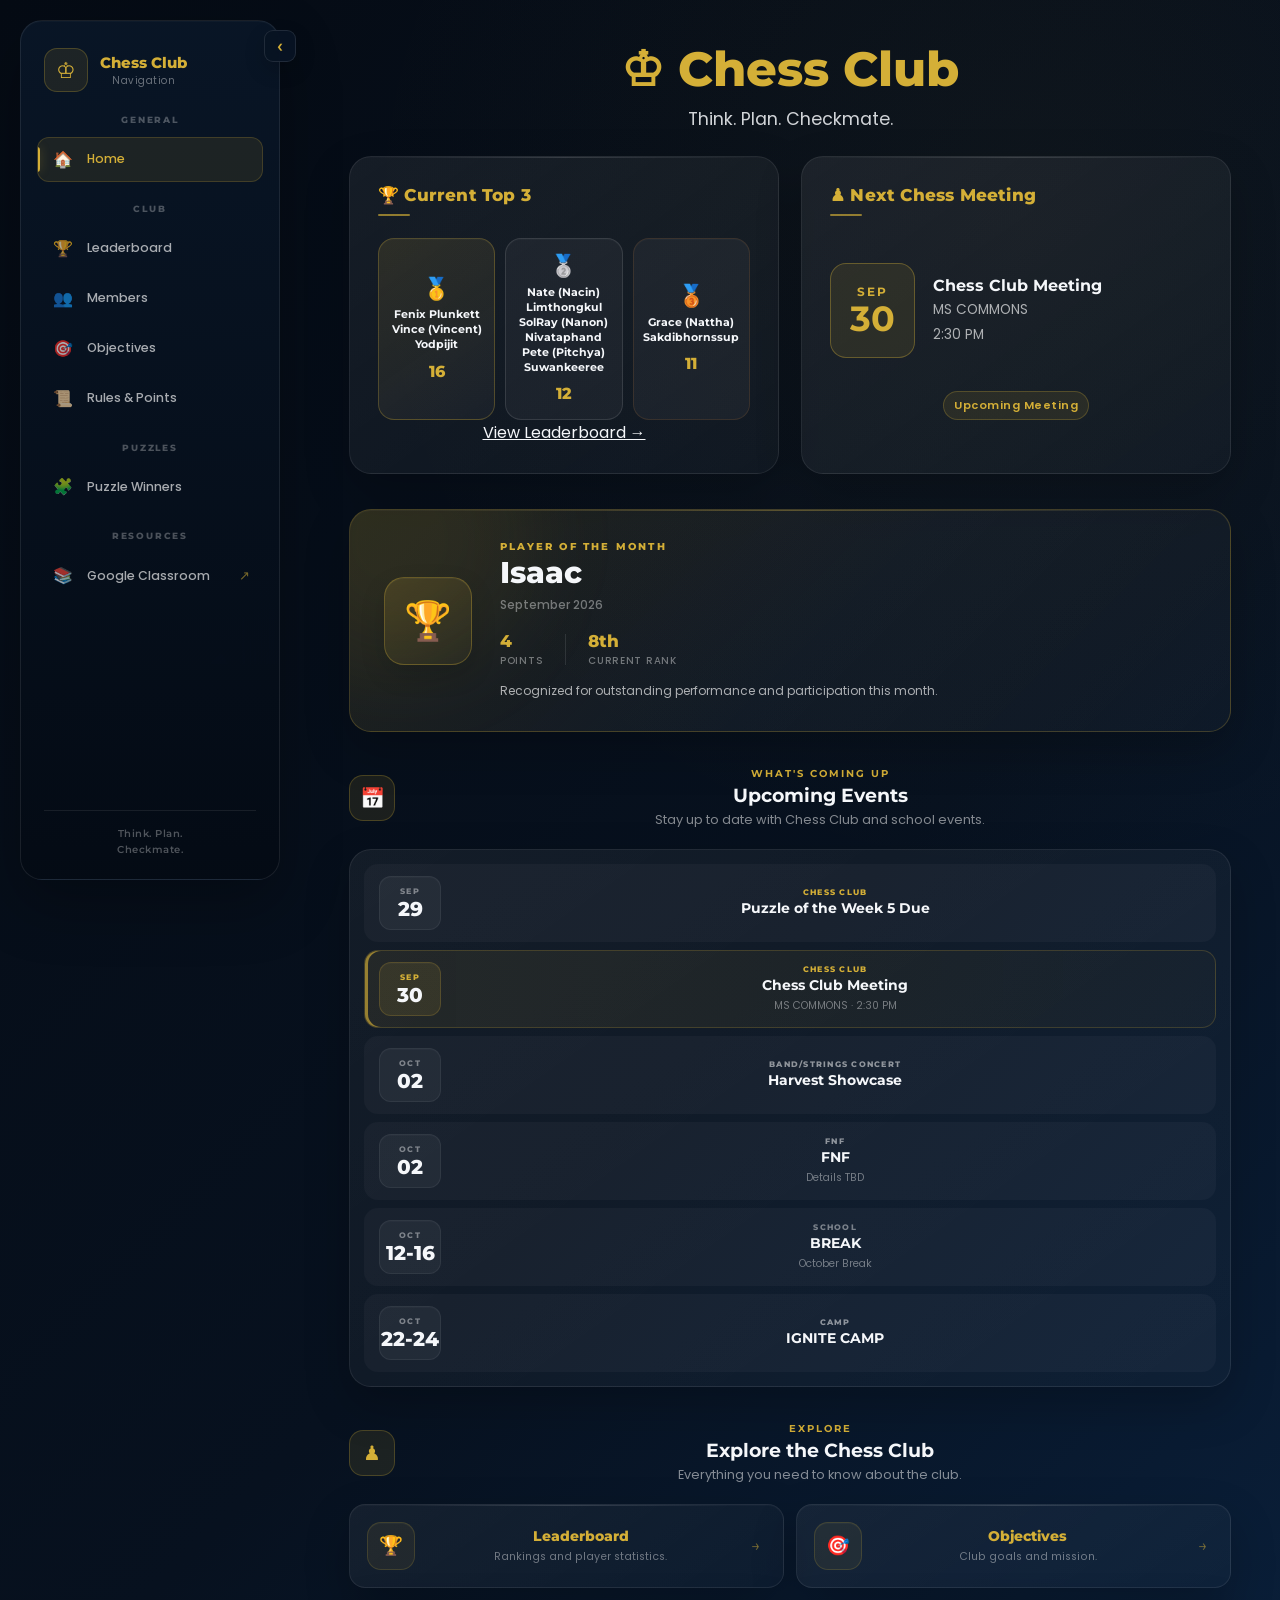
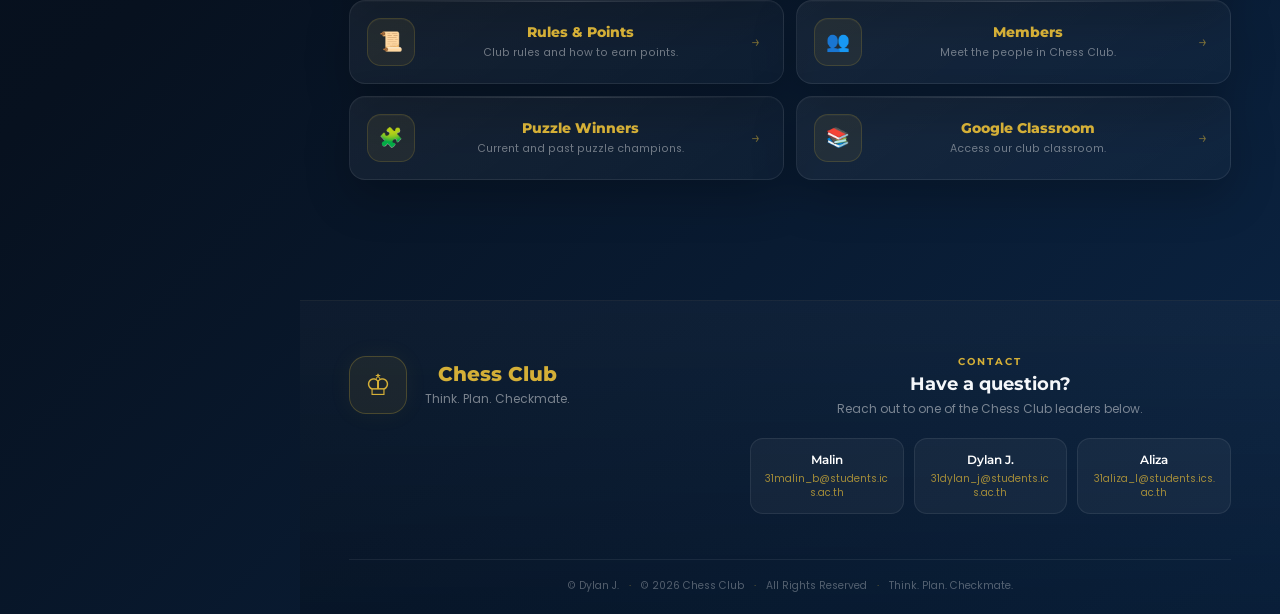
==== commit db9ff60b: "Refactor event details and numbering in index.html Removed details of multiple events and updated ev" ====
--- a/index.html
+++ b/index.html
@@ -309,41 +309,6 @@
                         </span>
         
                         <strong>
-                            25
-                        </strong>
-        
-                    </div>
-        
-                    <div class="event-details">
-        
-                        <span class="event-type school">
-                            SCHOOL
-                        </span>
-        
-                        <h3>
-                            No School
-                        </h3>
-        
-                        <p>
-                            Teacher In Service Day
-                        </p>
-        
-                    </div>
-        
-                </div>
-        
-        
-                <!-- EVENT 2 -->
-        
-                <div class="homepage-event">
-        
-                    <div class="event-date">
-        
-                        <span>
-                            SEP
-                        </span>
-        
-                        <strong>
                             29
                         </strong>
         
@@ -364,7 +329,7 @@
                 </div>
         
         
-                <!-- EVENT 3 -->
+                <!-- EVENT 2 -->
         
                 <div class="homepage-event featured-event">
         
@@ -399,7 +364,7 @@
                 </div>
         
         
-                <!-- EVENT 4 -->
+                <!-- EVENT 3 -->
         
                 <div class="homepage-event">
         
@@ -430,7 +395,7 @@
                 </div>
         
         
-                <!-- EVENT 5 -->
+                <!-- EVENT 4 -->
         
                 <div class="homepage-event">
         
@@ -465,7 +430,7 @@
                 </div>
         
         
-                <!-- EVENT 6 -->
+                <!-- EVENT 5 -->
         
                 <div class="homepage-event">
         
@@ -500,7 +465,7 @@
                 </div>
         
         
-                <!-- EVENT 7 -->
+                <!-- EVENT 6 -->
         
                 <div class="homepage-event">
         
--- a/style.css
+++ b/style.css
@@ -282,6 +282,26 @@
    SIDEBAR NAV
 ======================================== */
 
+.sidebar-category {
+    margin: 18px 7px 7px;
+
+    color: rgba(255, 255, 255, 0.28);
+
+    font-family: "Montserrat", sans-serif;
+
+    font-size: 0.55rem;
+
+    font-weight: 800;
+
+    letter-spacing: 1.8px;
+
+    line-height: 1;
+}
+
+.sidebar-category:first-child {
+    margin-top: 2px;
+}
+
 .sidebar-nav {
     display: flex;
 
@@ -479,6 +499,9 @@
     padding-left: 118px;
 }
 
+.sidebar.collapsed .sidebar-category {
+    display: none;
+}
 
 /* ========================================
    COLLAPSED BRAND
@@ -547,31 +570,42 @@
     height: 32px;
 
     display: flex;
-
     align-items: center;
     justify-content: center;
 
+    padding: 0;
+
     border-radius: 9px;
 
-    border:
-        1px solid rgba(255, 255, 255, 0.1);
+    border: 1px solid rgba(255, 255, 255, 0.1);
 
     background:
         rgba(8, 20, 35, 0.95);
 
     color: #d4af37;
 
-    font-size: 0.85rem;
+    font-family: "Montserrat", sans-serif;
+
+    font-size: 1.15rem;
+    font-weight: 600;
+
+    line-height: 1;
 
     cursor: pointer;
 
     backdrop-filter: blur(14px);
+    -webkit-backdrop-filter: blur(14px);
+
+    box-shadow:
+        0 8px 20px rgba(0, 0, 0, 0.18);
 
     z-index: 1100;
 
     transition:
         left 0.25s ease,
-        background 0.2s ease;
+        background 0.2s ease,
+        border-color 0.2s ease,
+        transform 0.2s ease;
 }
 
 .sidebar-toggle:hover {
@@ -580,6 +614,12 @@
 
     border-color:
         rgba(212, 175, 55, 0.25);
+
+    transform: scale(1.05);
+}
+
+body.sidebar-collapsed .sidebar-toggle {
+    left: 82px;
 }
 
 /* ========================================
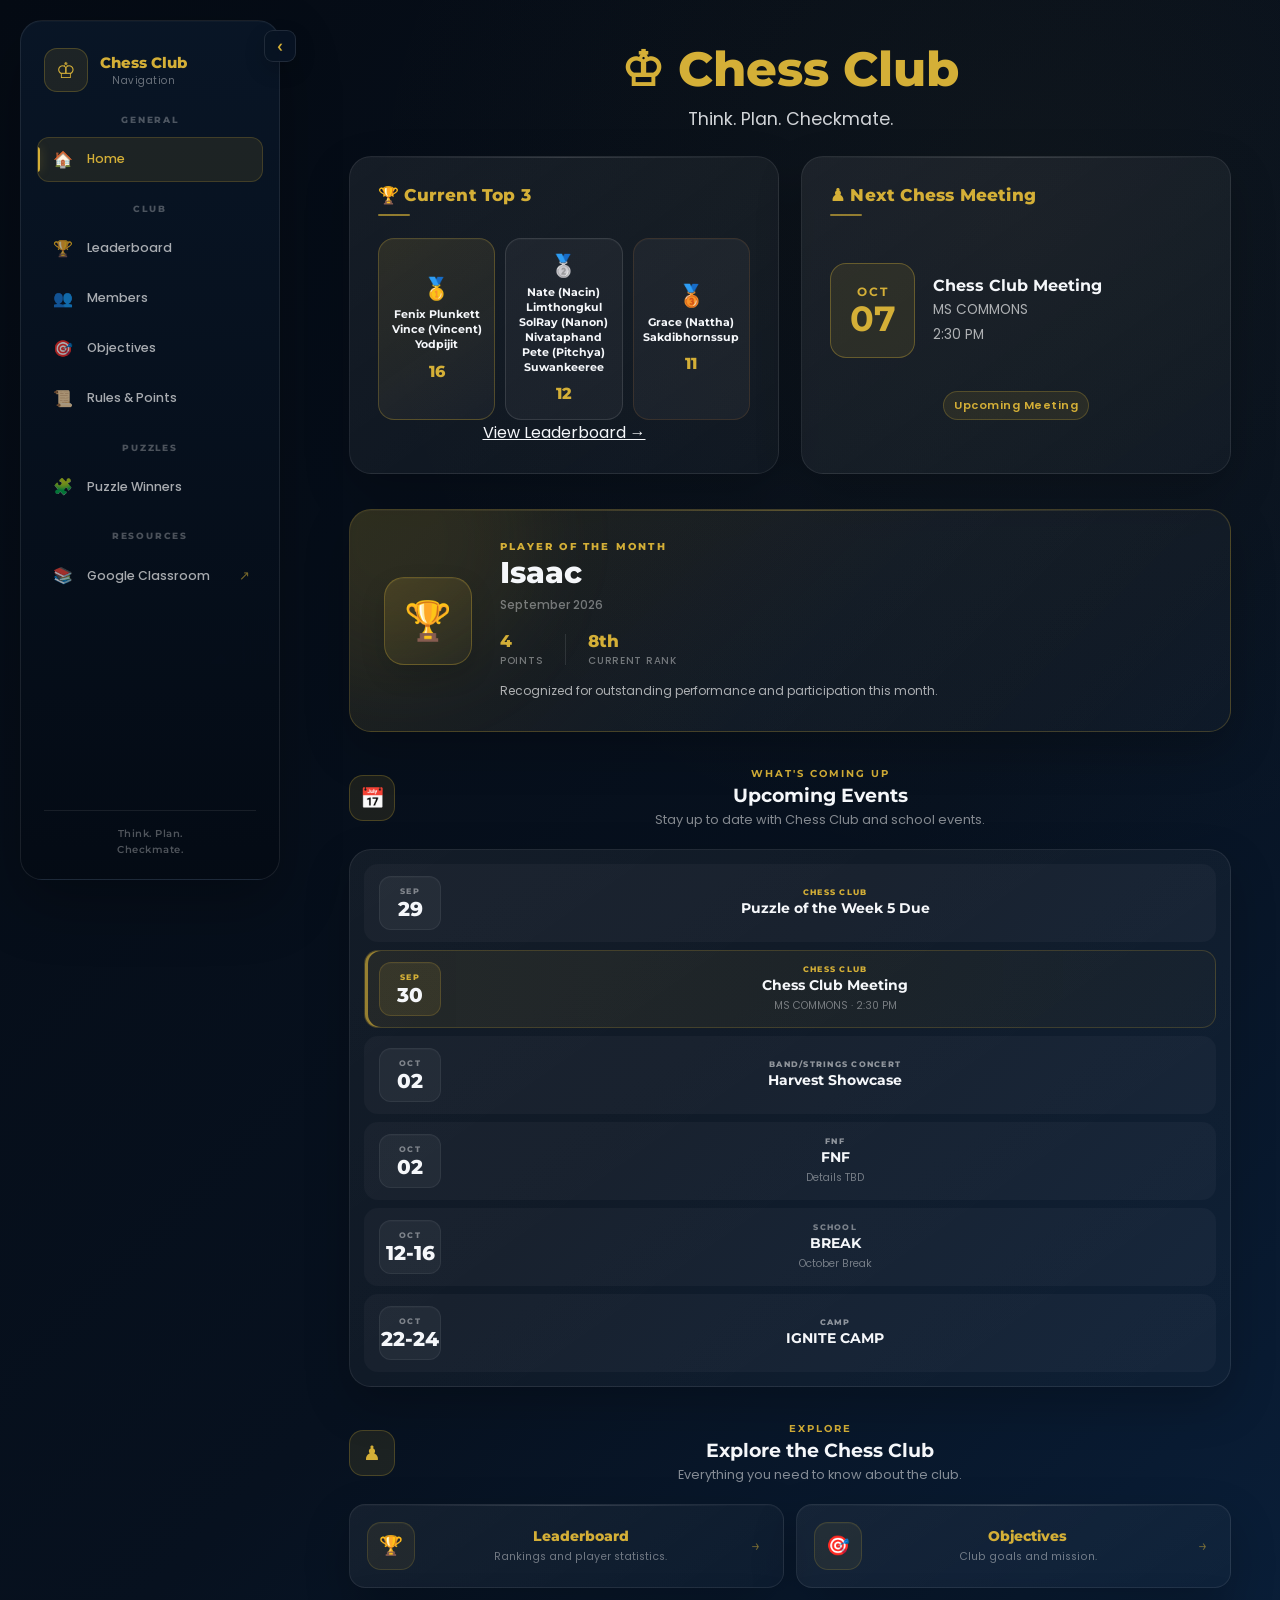
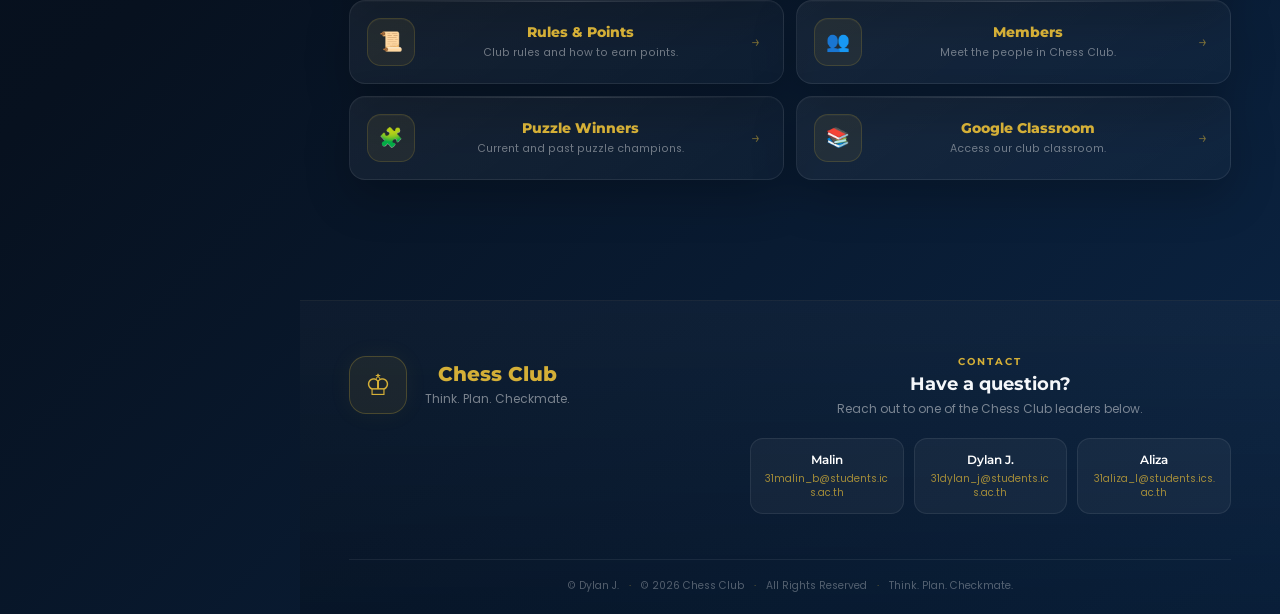
==== commit dc2b9229: "Change meeting date from September 30 to October 7" ====
--- a/index.html
+++ b/index.html
@@ -183,9 +183,9 @@
 
                     <div class="meeting-date">
 
-                        <span>SEP</span>
-
-                        <strong>30</strong>
+                        <span>OCT</span>
+
+                        <strong>07</strong>
 
                     </div>
 
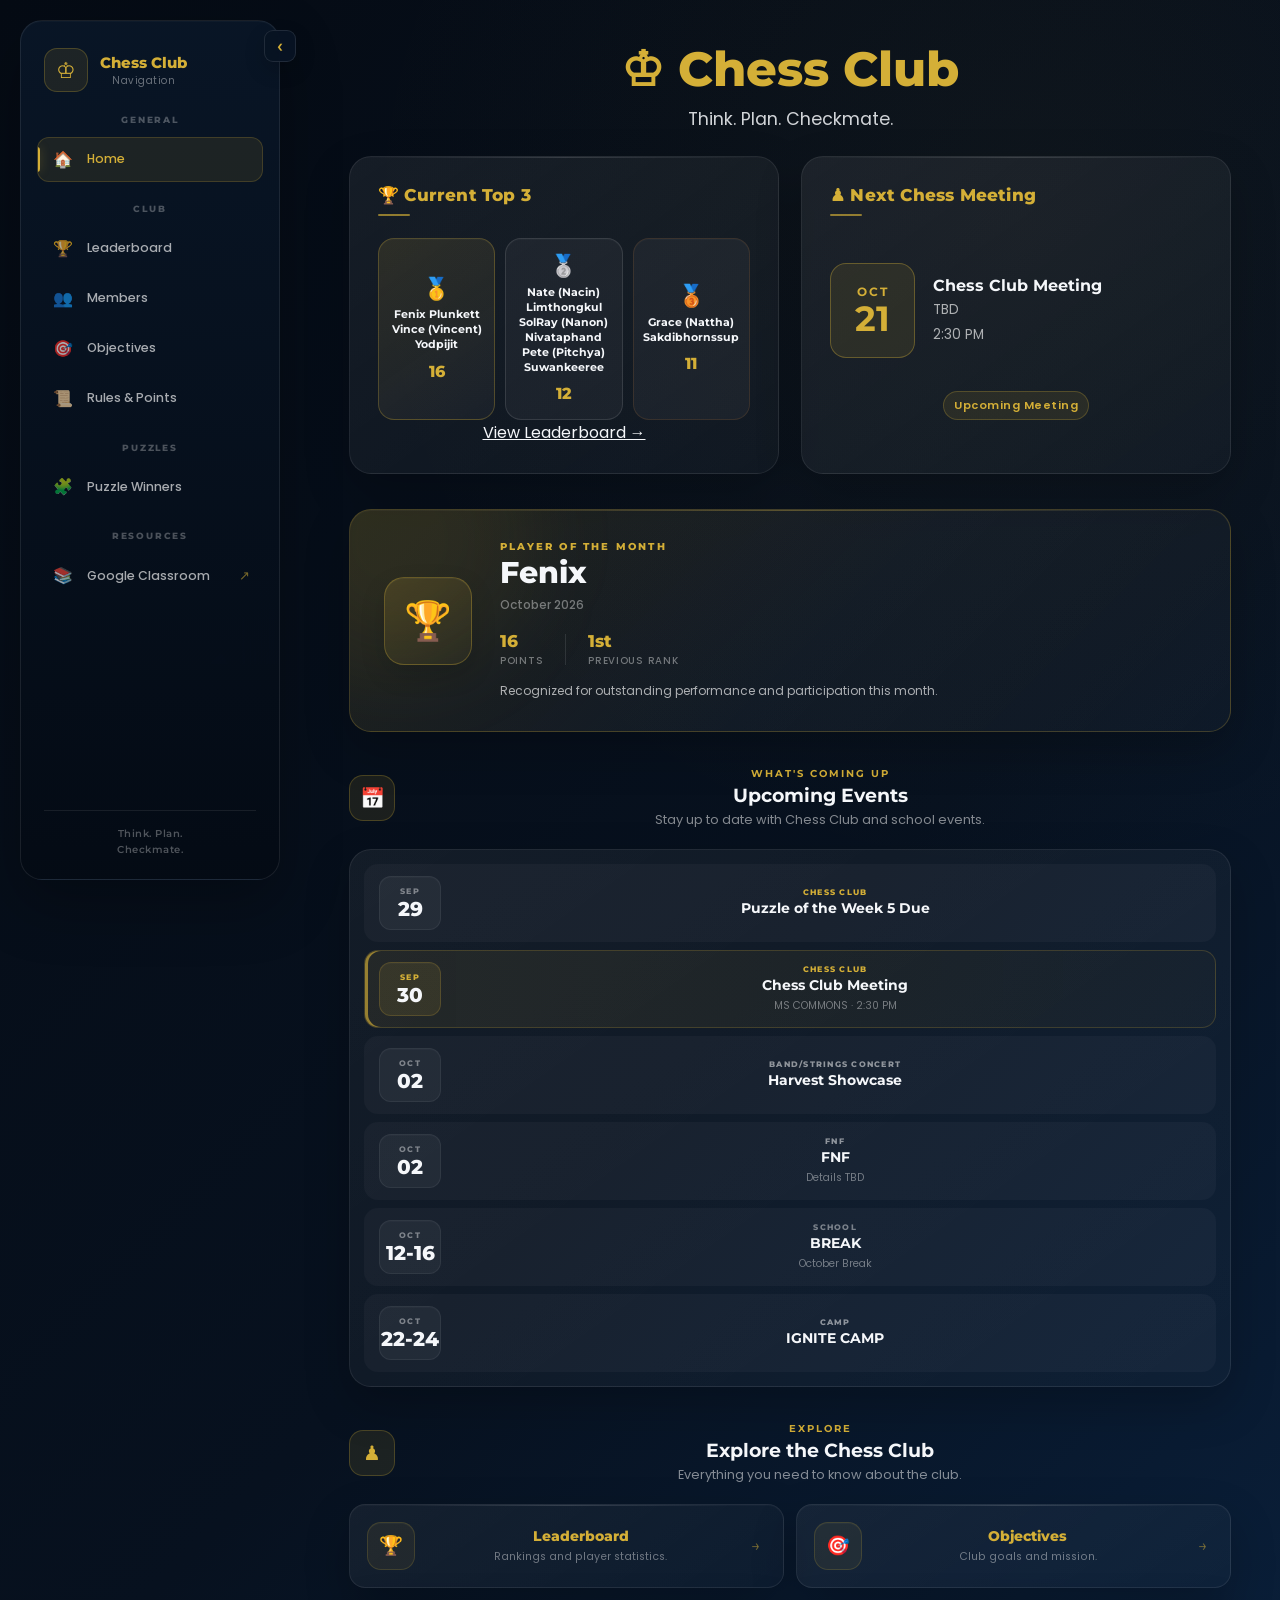
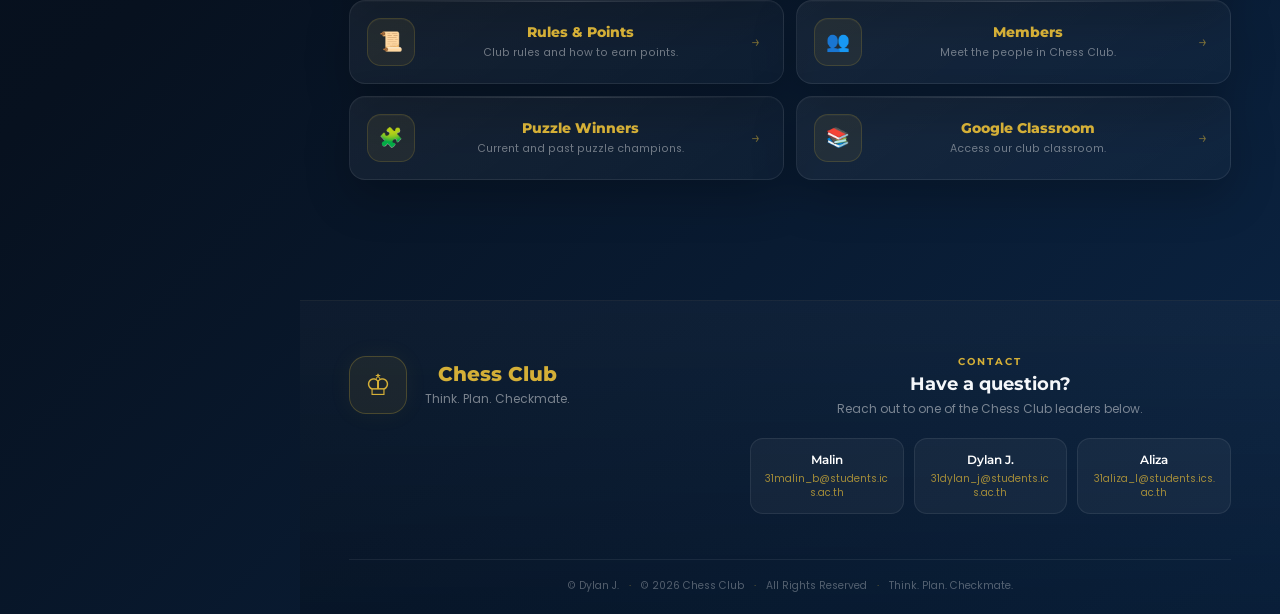
==== commit 2f01a963: "Update meeting date and player of the month details" ====
--- a/index.html
+++ b/index.html
@@ -185,7 +185,7 @@
 
                         <span>OCT</span>
 
-                        <strong>07</strong>
+                        <strong>21</strong>
 
                     </div>
 
@@ -196,7 +196,7 @@
                         </strong>
 
                         <span>
-                            MS COMMONS
+                            TBD
                         </span>
 
                         <span>
@@ -233,25 +233,25 @@
                 </span>
 
                 <h2>
-                    Isaac
+                    Fenix
                 </h2>
 
                 <p class="player-month-date">
-                    September 2026
+                    October 2026
                 </p>
 
                 <div class="player-month-stats">
 
                     <div>
-                        <strong>4</strong>
+                        <strong>16</strong>
                         <span>Points</span>
                     </div>
 
                     <div class="player-month-divider"></div>
 
                     <div>
-                        <strong>8th</strong>
-                        <span>Current Rank</span>
+                        <strong>1st</strong>
+                        <span>Previous Rank</span>
                     </div>
 
                 </div>
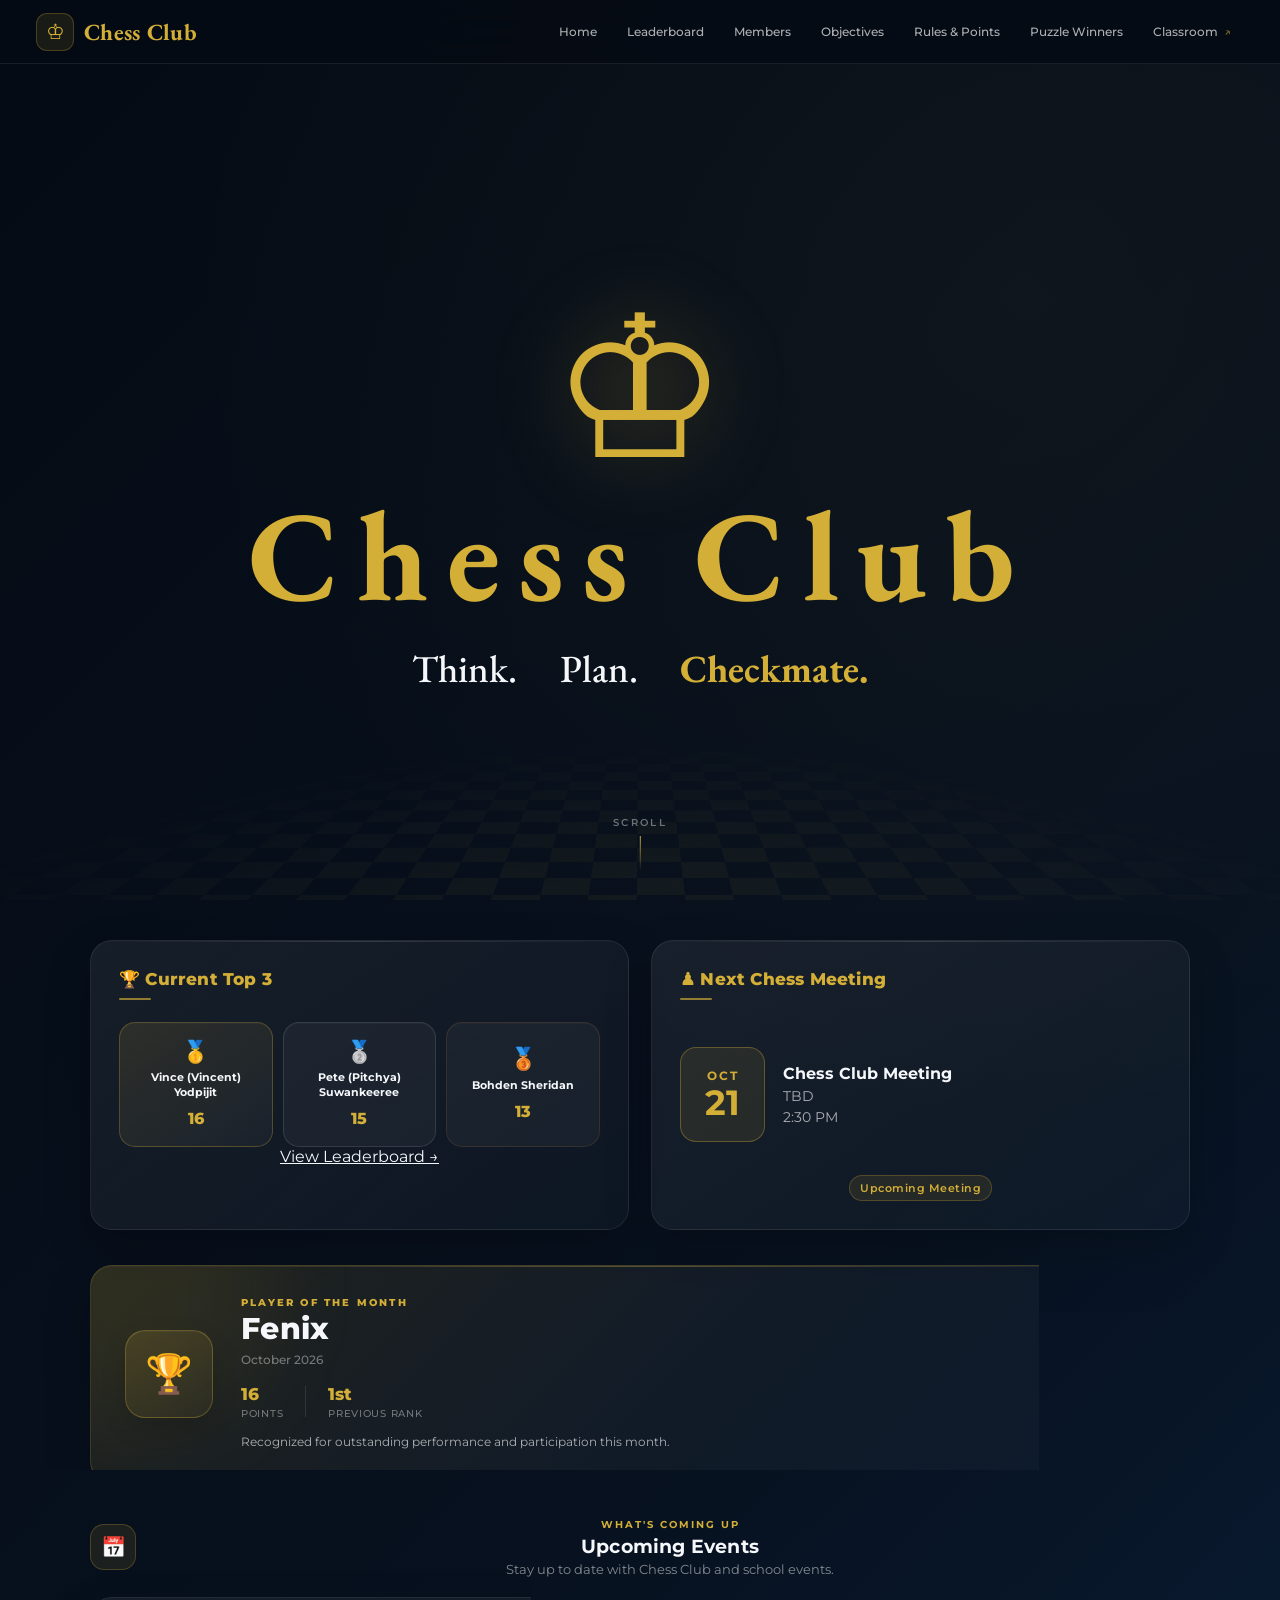
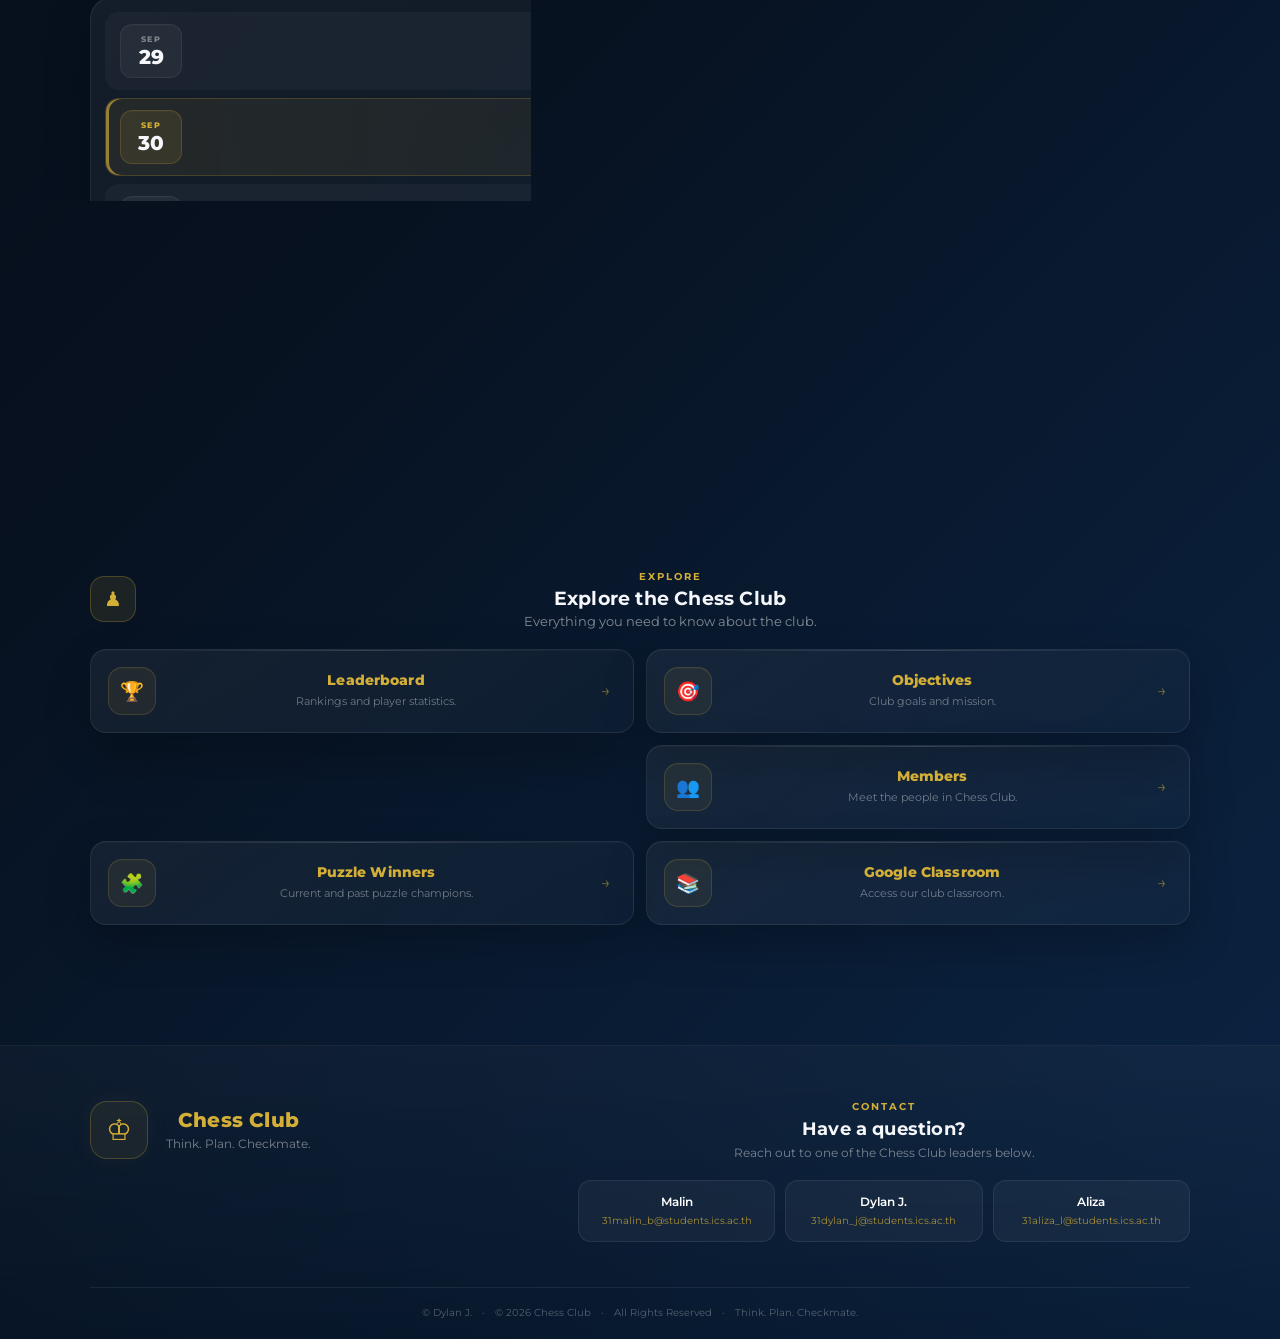
==== commit d7c83a0c: "Refactor navigation structure and update styles" ====
--- a/index.html
+++ b/index.html
@@ -13,7 +13,7 @@
     <link rel="stylesheet" href="style.css">
 
     <link
-        href="https://fonts.googleapis.com/css2?family=Montserrat:wght@600;700;800&family=Poppins:wght@300;400;500;600&display=swap"
+        href="https://fonts.googleapis.com/css2?family=EB+Garamond:wght@500;600;700;800&family=Montserrat:wght@300;400;500;600;700;800&display=swap"
         rel="stylesheet"
     >
 
@@ -25,123 +25,54 @@
      SIDEBAR NAVIGATION
 ======================================== -->
 
-<button
-    class="sidebar-toggle"
-    id="sidebarToggle"
-    aria-label="Collapse navigation"
-    aria-expanded="true"
->
-    ‹
-</button>
-
-
-<div class="sidebar-overlay" id="sidebarOverlay"></div>
-
-
-<aside class="sidebar" id="sidebar">
-
-    <div class="sidebar-brand">
-
-        <div class="sidebar-logo">
-            ♔
-        </div>
-
-        <div>
-            <h2>Chess Club</h2>
-            <span>Navigation</span>
-        </div>
-
+<header class="topbar" id="topbar">
+
+    <a class="topbar-brand" href="index.html" aria-label="Chess Club home">
+        <span class="topbar-logo">&#9812;</span>
+        <span class="topbar-title">Chess Club</span>
+    </a>
+
+    <button
+        class="topbar-toggle"
+        id="topbarToggle"
+        aria-label="Open navigation"
+        aria-expanded="false"
+        aria-controls="topbarNav"
+    >
+        <span></span><span></span><span></span>
+    </button>
+
+    <nav class="topbar-nav" id="topbarNav" aria-label="Main navigation">
+        <a href="index.html" class="topbar-link"><span class="topbar-icon">🏠</span><span>Home</span></a>
+        <a href="leaderboard.html" class="topbar-link"><span class="topbar-icon">🏆</span><span>Leaderboard</span></a>
+        <a href="members.html" class="topbar-link"><span class="topbar-icon">👥</span><span>Members</span></a>
+        <a href="objectives.html" class="topbar-link"><span class="topbar-icon">🎯</span><span>Objectives</span></a>
+        <a href="rules.html" class="topbar-link"><span class="topbar-icon">📜</span><span>Rules &amp; Points</span></a>
+        <a href="puzzle-winners.html" class="topbar-link"><span class="topbar-icon">🧩</span><span>Puzzle Winners</span></a>
+        <a href="https://classroom.google.com/c/ODc0NTU4MTgyODM5" target="_blank" rel="noopener" class="topbar-link"><span class="topbar-icon">📚</span><span>Classroom</span><span class="topbar-external">&#8599;</span></a>
+    </nav>
+
+</header>
+
+<div class="topbar-overlay" id="topbarOverlay"></div>
+
+    
+    <!-- SCROLLCRAFT HERO: scroll-driven intro -->
+<section class="sc-hero" id="scHero" aria-label="Chess Club">
+    <div class="sc-stage">
+        <div class="sc-board" aria-hidden="true"></div>
+        <div class="sc-king" aria-hidden="true">&#9812;</div>
+        <h1 class="sc-title">Chess Club</h1>
+        <p class="sc-words">
+            <span class="sc-word">Think.</span>
+            <span class="sc-word">Plan.</span>
+            <span class="sc-word sc-word-gold">Checkmate.</span>
+        </p>
+        <div class="sc-hint" aria-hidden="true"><span>Scroll</span><i></i></div>
     </div>
-
-
-    <nav class="sidebar-nav">
-
-        <div class="sidebar-category">
-            GENERAL
-        </div>
-    
-        <a href="index.html" class="sidebar-link">
-            <span class="sidebar-icon">🏠</span>
-            <span>Home</span>
-        </a>
-    
-    
-        <div class="sidebar-category">
-            CLUB
-        </div>
-    
-        <a href="leaderboard.html" class="sidebar-link">
-            <span class="sidebar-icon">🏆</span>
-            <span>Leaderboard</span>
-        </a>
-    
-        <a href="members.html" class="sidebar-link">
-            <span class="sidebar-icon">👥</span>
-            <span>Members</span>
-        </a>
-    
-        <a href="objectives.html" class="sidebar-link">
-            <span class="sidebar-icon">🎯</span>
-            <span>Objectives</span>
-        </a>
-    
-        <a href="rules.html" class="sidebar-link">
-            <span class="sidebar-icon">📜</span>
-            <span>Rules & Points</span>
-        </a>
-    
-    
-        <div class="sidebar-category">
-            PUZZLES
-        </div>
-    
-        <a href="puzzle-winners.html" class="sidebar-link">
-            <span class="sidebar-icon">🧩</span>
-            <span>Puzzle Winners</span>
-        </a>
-    
-    
-        <div class="sidebar-category">
-            RESOURCES
-        </div>
-    
-        <a
-            href="https://classroom.google.com/c/ODc0NTU4MTgyODM5"
-            target="_blank"
-            class="sidebar-link"
-        >
-            <span class="sidebar-icon">📚</span>
-            <span>Google Classroom</span>
-            <span class="sidebar-external">↗</span>
-        </a>
-    
-    </nav>
-
-
-    <div class="sidebar-bottom">
-
-        <div class="sidebar-divider"></div>
-
-        <p>
-            Think. Plan.<br>
-            Checkmate.
-        </p>
-
-    </div>
-
-</aside>
-    
-    <main class="container">
-
-        <!-- ========================================
-             HEADER
-        ========================================= -->
-
-        <h1>♔ Chess Club</h1>
-
-        <p class="tagline">
-            Think. Plan. Checkmate.
-        </p>
+</section>
+
+<main class="container" id="content">
 
 
         <!-- ========================================
@@ -848,7 +779,8 @@
     </footer>
 
     <script src="leaderboard.js"></script>
-    <script src="sidebar.js"></script>
+    <script src="nav.js"></script>
+    <script src="scrollcraft.js"></script>
     
 </body>
     
--- a/style.css
+++ b/style.css
@@ -1,6 +1,11 @@
 /* =========================
    FONTS & RESET
 ========================= */
+
+:root {
+    --font-heading: "EB Garamond", "Garamond", Georgia, serif;
+    --font-body: "Montserrat", sans-serif;
+}
 
 * {
     margin: 0;
@@ -59,7 +64,7 @@
 body {
     min-height: 100vh;
 
-    font-family: "Poppins", sans-serif;
+    font-family: "Montserrat", sans-serif;
 
     background:
         radial-gradient(
@@ -164,567 +169,252 @@
 }
 
 /* ========================================
-   SIDEBAR NAVIGATION
-======================================== */
-
-.sidebar {
+   TOP NAVIGATION
+======================================== */
+
+body {
+    padding-top: 76px;
+}
+
+.topbar {
     position: fixed;
-
-    top: 20px;
-    left: 20px;
-    bottom: 20px;
-
-    width: 260px;
-
-    padding: 22px 16px;
-
-    box-sizing: border-box;
-
-    display: flex;
-    flex-direction: column;
-
-    background:
-        linear-gradient(
-            180deg,
-            rgba(9, 22, 39, 0.96),
-            rgba(4, 11, 21, 0.97)
-        );
-
-    border: 1px solid rgba(255, 255, 255, 0.085);
-
-    border-radius: var(--radius-xl);
-
-    backdrop-filter: blur(22px);
-    -webkit-backdrop-filter: blur(22px);
-
-    box-shadow:
-        0 24px 60px rgba(0, 0, 0, 0.28),
-        inset 0 1px 0 rgba(255, 255, 255, 0.025);
+    top: 0;
+    left: 0;
+    right: 0;
+
+    height: 64px;
+    padding: 0 clamp(16px, 3vw, 36px);
+
+    display: flex;
+    align-items: center;
+    gap: 24px;
+
+    background: rgba(5, 11, 20, 0.88);
+    border-bottom: 1px solid rgba(255, 255, 255, 0.08);
+
+    backdrop-filter: blur(18px);
+    -webkit-backdrop-filter: blur(18px);
 
     z-index: 1000;
-
-    transition:
-        width var(--transition-normal),
-        box-shadow var(--transition-normal);
-}
-
-/* ========================================
-   SIDEBAR BRAND
-======================================== */
-
-.sidebar-brand {
-    display: flex;
-
-    align-items: center;
-
-    gap: 12px;
-
-    padding: 5px 7px 22px;
-
+}
+
+.topbar-brand {
+    display: flex;
+    align-items: center;
+    gap: 10px;
+
+    flex-shrink: 0;
+
+    color: var(--gold);
+    text-decoration: none;
+}
+
+.topbar-logo {
+    display: flex;
+    align-items: center;
+    justify-content: center;
+
+    width: 38px;
+    height: 38px;
+
+    border-radius: 11px;
+
+    background: rgba(212, 175, 55, 0.1);
+    border: 1px solid rgba(212, 175, 55, 0.25);
+
+    font-size: 1.3rem;
+}
+
+.topbar-title {
+    font-family: var(--font-heading);
+    font-size: 1.45rem;
+    font-weight: 700;
+    letter-spacing: 0.3px;
     white-space: nowrap;
-
-    overflow: hidden;
-}
-
-.sidebar-logo {
-    display: flex;
-
-    align-items: center;
-    justify-content: center;
-
-    width: 44px;
-    height: 44px;
-
-    flex-shrink: 0;
-
-    border-radius: 13px;
-
-    background:
-        rgba(212, 175, 55, 0.1);
-
-    border:
-        1px solid rgba(212, 175, 55, 0.25);
-
-    color: #d4af37;
-
-    font-family: "Montserrat", sans-serif;
-
-    font-size: 1.4rem;
-}
-
-.sidebar-brand h2 {
-    margin: 0;
-
-    color: #d4af37;
-
-    font-family: "Montserrat", sans-serif;
-
-    font-size: 0.95rem;
-
-    font-weight: 800;
-}
-
-.sidebar-brand span {
-    display: block;
-
-    margin-top: 2px;
-
-    color:
-        rgba(255, 255, 255, 0.4);
-
-    font-size: 0.62rem;
-
-    letter-spacing: 0.5px;
-}
-
-
-/* ========================================
-   SIDEBAR NAV
-======================================== */
-
-.sidebar-category {
-    margin: 18px 7px 7px;
-
-    color: rgba(255, 255, 255, 0.28);
-
-    font-family: "Montserrat", sans-serif;
-
-    font-size: 0.55rem;
-
-    font-weight: 800;
-
-    letter-spacing: 1.8px;
-
-    line-height: 1;
-}
-
-.sidebar-category:first-child {
-    margin-top: 2px;
-}
-
-.sidebar-nav {
-    display: flex;
-
-    flex-direction: column;
-
-    gap: 5px;
-}
-
-.sidebar-link {
+}
+
+.topbar-nav {
+    display: flex;
+    align-items: center;
+    justify-content: flex-end;
+    gap: 4px;
+
+    flex: 1;
+    min-width: 0;
+}
+
+.topbar-icon {
+    display: none;
+    font-size: 1rem;
+}
+
+.topbar-link {
     position: relative;
 
     display: flex;
-
-    align-items: center;
-
-    gap: 12px;
-
-    min-height: 45px;
-
-    padding: 0 12px;
-
-    box-sizing: border-box;
-
-    border-radius: 12px;
-
-    color:
-        rgba(255, 255, 255, 0.65);
-
+    align-items: center;
+    gap: 6px;
+
+    padding: 9px 13px;
+
+    border-radius: 10px;
+
+    color: rgba(255, 255, 255, 0.68);
     text-decoration: none;
 
     font-size: 0.78rem;
-
     font-weight: 500;
-
     white-space: nowrap;
 
-    overflow: hidden;
-
-    transition:
-        background 0.2s ease,
-        color 0.2s ease,
-        border-color 0.2s ease;
-        
-    border: 1px solid transparent;
-}
-
-.sidebar-icon {
-    display: flex;
-
-    align-items: center;
-    justify-content: center;
-
-    width: 25px;
-
-    flex-shrink: 0;
-
-    font-size: 1rem;
-}
-
-.sidebar-link {
     transition:
         background var(--transition-fast),
-        color var(--transition-fast),
-        border-color var(--transition-fast),
-        transform var(--transition-fast);
-}
-
-.sidebar-link:hover {
+        color var(--transition-fast);
+}
+
+.topbar-link:hover,
+.topbar-link:focus-visible {
     color: #ffffff;
-
-    background:
-        linear-gradient(
-            90deg,
-            rgba(255, 255, 255, 0.065),
-            rgba(255, 255, 255, 0.025)
-        );
-
-    border-color: rgba(255, 255, 255, 0.08);
-
-    transform: translateX(2px);
-}
-
-/* ========================================
-   ACTIVE PAGE
-======================================== */
-
-.sidebar-link.active {
-    color: #d4af37;
-
-    background:
-        rgba(212, 175, 55, 0.1);
-
-    border-color:
-        rgba(212, 175, 55, 0.2);
-}
-
-.sidebar-link.active::before {
+    background: rgba(255, 255, 255, 0.07);
+    outline: none;
+}
+
+.topbar-link.active {
+    color: var(--gold);
+    background: rgba(212, 175, 55, 0.1);
+}
+
+.topbar-link.active::after {
     content: "";
-
     position: absolute;
-
-    left: -1px;
-
-    top: 9px;
-    bottom: 9px;
-
-    width: 3px;
-
-    border-radius: 0 4px 4px 0;
-
-    background: #d4af37;
-
-    box-shadow:
-        0 0 10px rgba(212, 175, 55, 0.35);
-}
-
-
-/* ========================================
-   EXTERNAL LINK
-======================================== */
-
-.sidebar-external {
-    margin-left: auto;
-
-    color:
-        rgba(212, 175, 55, 0.55);
-
-    font-size: 0.8rem;
-}
-
-
-/* ========================================
-   SIDEBAR BOTTOM
-======================================== */
-
-.sidebar-bottom {
-    margin-top: auto;
-
-    padding: 0 7px;
-
-    overflow: hidden;
-}
-
-.sidebar-divider {
-    width: 100%;
-
-    height: 1px;
-
-    margin-bottom: 15px;
-
-    background:
-        rgba(255, 255, 255, 0.08);
-}
-
-.sidebar-bottom p {
-    margin: 0;
-
-    color:
-        rgba(255, 255, 255, 0.3);
-
-    font-family: "Montserrat", sans-serif;
-
-    font-size: 0.6rem;
-
-    font-weight: 600;
-
-    line-height: 1.6;
-
-    letter-spacing: 0.5px;
-
-    white-space: nowrap;
-}
-
-
-/* ========================================
-   SIDEBAR CONTENT OFFSET
-======================================== */
-
-body {
-    padding-left: 300px;
-
-    transition:
-        padding-left var(--transition-normal);
-}
-
-/* ========================================
-   COLLAPSED SIDEBAR
-======================================== */
-
-.sidebar.collapsed {
-    width: 78px;
-}
-
-body.sidebar-collapsed {
-    padding-left: 118px;
-}
-
-.sidebar.collapsed .sidebar-category {
+    left: 13px;
+    right: 13px;
+    bottom: 3px;
+    height: 2px;
+    border-radius: 2px;
+    background: var(--gold);
+}
+
+.topbar-external {
+    color: rgba(212, 175, 55, 0.6);
+    font-size: 0.75rem;
+}
+
+.topbar-toggle,
+.topbar-overlay {
     display: none;
 }
 
-/* ========================================
-   COLLAPSED BRAND
-======================================== */
-
-.sidebar.collapsed .sidebar-brand {
-    justify-content: center;
-
-    padding-left: 0;
-    padding-right: 0;
-}
-
-.sidebar.collapsed .sidebar-brand > div:last-child {
-    display: none;
-}
-
-
-/* ========================================
-   COLLAPSED NAV LINKS
-======================================== */
-
-.sidebar.collapsed .sidebar-link {
-    justify-content: center;
-
-    padding-left: 0;
-    padding-right: 0;
-
-    gap: 0;
-}
-
-.sidebar.collapsed .sidebar-link > span:not(.sidebar-icon) {
-    display: none;
-}
-
-.sidebar.collapsed .sidebar-icon {
-    width: auto;
-}
-
-
-/* ========================================
-   COLLAPSED BOTTOM
-======================================== */
-
-.sidebar.collapsed .sidebar-bottom {
-    padding: 0;
-
-    text-align: center;
-}
-
-.sidebar.collapsed .sidebar-bottom p {
-    display: none;
-}
-
-
-/* ========================================
-   SIDEBAR TOGGLE
-======================================== */
-
-.sidebar-toggle {
-    position: fixed;
-
-    top: 30px;
-    left: 264px;
-
-    width: 32px;
-    height: 32px;
-
-    display: flex;
-    align-items: center;
-    justify-content: center;
-
-    padding: 0;
-
-    border-radius: 9px;
-
-    border: 1px solid rgba(255, 255, 255, 0.1);
-
-    background:
-        rgba(8, 20, 35, 0.95);
-
-    color: #d4af37;
-
-    font-family: "Montserrat", sans-serif;
-
-    font-size: 1.15rem;
-    font-weight: 600;
-
-    line-height: 1;
-
-    cursor: pointer;
-
-    backdrop-filter: blur(14px);
-    -webkit-backdrop-filter: blur(14px);
-
-    box-shadow:
-        0 8px 20px rgba(0, 0, 0, 0.18);
-
-    z-index: 1100;
-
-    transition:
-        left 0.25s ease,
-        background 0.2s ease,
-        border-color 0.2s ease,
-        transform 0.2s ease;
-}
-
-.sidebar-toggle:hover {
-    background:
-        rgba(212, 175, 55, 0.12);
-
-    border-color:
-        rgba(212, 175, 55, 0.25);
-
-    transform: scale(1.05);
-}
-
-body.sidebar-collapsed .sidebar-toggle {
-    left: 82px;
-}
-
-/* ========================================
-   COLLAPSED TOGGLE
-======================================== */
-
-body.sidebar-collapsed .sidebar-toggle {
-    left: 82px;
-}
-
-/* ========================================
-   MOBILE OVERLAY
-======================================== */
-
-.sidebar-overlay {
-    display: none;
-
-    position: fixed;
-
-    inset: 0;
-
-    background:
-        rgba(0, 0, 0, 0.55);
-
-    backdrop-filter: blur(3px);
-
-    z-index: 900;
-}
-
-
-/* ========================================
-   TABLET / MOBILE
-======================================== */
-
-@media (max-width: 900px) {
-
-    body,
-    body.sidebar-collapsed {
-        padding-left: 0;
-    }
-
-    .sidebar {
-        top: 12px;
-        left: 12px;
-        bottom: 12px;
-
-        width: 245px;
-
-        transform: translateX(-120%);
+@media (max-width: 1000px) {
+
+    .topbar-toggle {
+        display: flex;
+        flex-direction: column;
+        justify-content: center;
+        align-items: center;
+        gap: 4px;
+
+        width: 40px;
+        height: 40px;
+        margin-left: auto;
+        padding: 0;
+
+        border-radius: 10px;
+        border: 1px solid rgba(255, 255, 255, 0.12);
+        background: rgba(255, 255, 255, 0.04);
+        cursor: pointer;
+    }
+
+    .topbar-toggle span {
+        width: 18px;
+        height: 2px;
+        border-radius: 2px;
+        background: var(--gold);
+        transition: transform 0.2s ease, opacity 0.2s ease;
+    }
+
+    .topbar-toggle[aria-expanded="true"] span:nth-child(1) {
+        transform: translateY(6px) rotate(45deg);
+    }
+
+    .topbar-toggle[aria-expanded="true"] span:nth-child(2) {
+        opacity: 0;
+    }
+
+    .topbar-toggle[aria-expanded="true"] span:nth-child(3) {
+        transform: translateY(-6px) rotate(-45deg);
+    }
+
+    .topbar-nav {
+        position: absolute;
+        top: 64px;
+        left: 0;
+        right: 0;
+
+        flex-direction: column;
+        align-items: stretch;
+        gap: 4px;
+
+        padding: 12px 16px 18px;
+
+        background: rgba(5, 11, 20, 0.98);
+        border-bottom: 1px solid rgba(255, 255, 255, 0.08);
+
+        opacity: 0;
+        visibility: hidden;
+        transform: translateY(-8px);
 
         transition:
-            transform 0.25s ease;
-    }
-
-    .sidebar.open {
-        transform: translateX(0);
-    }
-
-    .sidebar.collapsed {
-        width: 245px;
-    }
-
-    .sidebar-toggle {
-        display: flex;
-
-        top: 16px;
-        left: 16px;
-    }
-
-    body.sidebar-collapsed .sidebar-toggle {
-        left: 16px;
-    }
-
-    .sidebar-overlay {
+            opacity 0.2s ease,
+            transform 0.2s ease,
+            visibility 0.2s;
+    }
+
+    .topbar-nav.open {
+        opacity: 1;
+        visibility: visible;
+        transform: translateY(0);
+    }
+
+    .topbar-icon {
+        display: inline-flex;
+        width: 24px;
+    }
+
+    .topbar-link {
+        gap: 12px;
+        padding: 13px 12px;
+        font-size: 0.9rem;
+    }
+
+    .topbar-link.active::after {
+        display: none;
+    }
+
+    .topbar-external {
+        margin-left: auto;
+    }
+
+    .topbar-overlay {
         display: block;
-
+        position: fixed;
+        inset: 64px 0 0 0;
+        background: rgba(0, 0, 0, 0.5);
         opacity: 0;
-
         visibility: hidden;
-
-        transition:
-            opacity 0.25s ease,
-            visibility 0.25s ease;
-    }
-
-    .sidebar-overlay.open {
+        transition: opacity 0.2s ease, visibility 0.2s;
+        z-index: 999;
+    }
+
+    .topbar-overlay.open {
         opacity: 1;
-
         visibility: visible;
     }
-
-}
-
-
-/* ========================================
-   SMALL MOBILE
-======================================== */
-
-@media (max-width: 500px) {
-
-    .sidebar {
-        width: 225px;
-    }
-
-}
+}
+
+html {
+    scroll-padding-top: 80px;
+}
+
 
 /* =========================
    MAIN CONTAINER
@@ -2883,7 +2573,7 @@
 
     color: white;
 
-    font-family: "Poppins", sans-serif;
+    font-family: "Montserrat", sans-serif;
 
     font-size: 1rem;
 
@@ -5390,3 +5080,233 @@
     }
 
 }
+
+
+/* ========================================
+   TYPOGRAPHY: EB GARAMOND HEADINGS / MONTSERRAT BODY
+======================================== */
+
+body {
+    font-family: var(--font-body);
+}
+
+html body h1,
+html body h2,
+html body h3,
+html body h4,
+html body h5,
+html body h6 {
+    font-family: var(--font-heading);
+    font-weight: 700;
+    letter-spacing: 0.01em;
+}
+
+html body h1 { font-size: 3.4rem; }
+html body h2 { font-size: calc(1em * 1.12); }
+
+
+/* ========================================
+   SCROLLCRAFT — HOME PAGE
+   Scroll-driven hero + choreographed reveals
+======================================== */
+
+.sc-progress {
+    position: fixed;
+    top: 64px;
+    left: 0;
+    right: 0;
+    height: 3px;
+
+    transform-origin: left center;
+    transform: scaleX(var(--sc-page, 0));
+
+    background: var(--gold);
+    z-index: 1001;
+    pointer-events: none;
+}
+
+.sc-hero {
+    position: relative;
+    height: 100vh;
+    margin-top: -76px;
+}
+
+.sc-stage {
+    position: relative;
+    height: 100vh;
+    overflow: hidden;
+
+    display: flex;
+    flex-direction: column;
+    align-items: center;
+    justify-content: center;
+    gap: 6px;
+    padding: 80px 20px 0;
+}
+
+.sc-board {
+    position: absolute;
+    left: 50%;
+    bottom: -10%;
+
+    width: 160vmax;
+    height: 90vmax;
+
+    margin-left: -80vmax;
+
+    background:
+        conic-gradient(
+            rgba(212, 175, 55, 0.07) 25%,
+            transparent 0 50%,
+            rgba(212, 175, 55, 0.07) 0 75%,
+            transparent 0
+        ) 0 0 / 120px 120px;
+
+    -webkit-mask-image: radial-gradient(ellipse at 50% 100%, #000 0%, transparent 65%);
+            mask-image: radial-gradient(ellipse at 50% 100%, #000 0%, transparent 65%);
+
+    transform-origin: 50% 100%;
+    transform:
+        perspective(900px)
+        rotateX(calc(62deg - var(--sc-p, 0) * 28deg))
+        translateY(calc(var(--sc-p, 0) * -60px));
+}
+
+.sc-king {
+    color: var(--gold);
+    font-size: clamp(7rem, 22vmin, 14rem);
+    line-height: 1;
+
+    filter: drop-shadow(0 0 40px rgba(212, 175, 55, 0.35));
+
+    transform:
+        translateY(calc(var(--sc-p, 0) * -40px))
+        scale(calc(1 - var(--sc-p, 0) * 0.45))
+        rotate(calc(var(--sc-p, 0) * -8deg));
+    opacity: calc(1 - var(--sc-p, 0) * 0.55);
+}
+
+html body .sc-title {
+    color: var(--gold);
+    font-size: clamp(3.2rem, 11vw, 8rem);
+    line-height: 1;
+
+    letter-spacing: calc(0.14em - var(--sc-p, 0) * 0.12em);
+
+    transform: translateY(calc(var(--sc-p, 0) * -30px));
+}
+
+.sc-words {
+    display: flex;
+    flex-wrap: wrap;
+    justify-content: center;
+    gap: 0.4em 1.1em;
+
+    margin-top: 18px;
+
+    font-family: var(--font-heading);
+    font-size: clamp(1.4rem, 4vw, 2.4rem);
+    font-weight: 500;
+    color: var(--text-main);
+}
+
+.sc-word-gold {
+    color: var(--gold);
+    font-weight: 700;
+}
+
+.sc-ready .sc-word {
+    opacity: 0.12;
+    transform: translateY(18px);
+    filter: blur(4px);
+
+    transition:
+        opacity 0.5s ease,
+        transform 0.5s ease,
+        filter 0.5s ease;
+}
+
+.sc-ready .sc-word.on {
+    opacity: 1;
+    transform: translateY(0);
+    filter: blur(0);
+}
+
+.sc-hint {
+    position: absolute;
+    bottom: 28px;
+    left: 50%;
+    transform: translateX(-50%);
+
+    display: flex;
+    flex-direction: column;
+    align-items: center;
+    gap: 8px;
+
+    color: var(--text-muted);
+    font-size: 0.62rem;
+    font-weight: 600;
+    letter-spacing: 2.4px;
+    text-transform: uppercase;
+
+    opacity: calc(1 - var(--sc-p, 0) * 6);
+}
+
+.sc-hint i {
+    width: 1px;
+    height: 36px;
+    background: linear-gradient(var(--gold), transparent);
+    animation: scHint 1.8s ease-in-out infinite;
+}
+
+@keyframes scHint {
+    0%, 100% { transform: scaleY(0.4); transform-origin: top; }
+    50%      { transform: scaleY(1);   transform-origin: top; }
+}
+
+/* Pinned scroll scene: hero stays while scroll scrubs it */
+.sc-ready .sc-hero {
+    height: 260vh;
+}
+
+.sc-ready .sc-stage {
+    position: sticky;
+    top: 0;
+}
+
+/* Scroll-triggered reveals */
+.sc-ready [data-reveal]:not(.in) {
+    opacity: 0;
+    transform: translate3d(var(--sc-x, 0), 44px, 0);
+}
+
+.sc-ready [data-reveal].in {
+    animation: scIn 0.85s cubic-bezier(0.2, 0.7, 0.2, 1) backwards;
+    animation-delay: var(--sc-d, 0ms);
+}
+
+@keyframes scIn {
+    from {
+        opacity: 0;
+        transform: translate3d(var(--sc-x, 0), 44px, 0);
+    }
+}
+
+/* Parallax drift on decorative icons */
+[data-parallax] {
+    will-change: transform;
+}
+
+@media (max-width: 700px) {
+    html body h1 { font-size: 2.6rem; }
+    .sc-ready .sc-hero { height: 220vh; }
+}
+
+@media (prefers-reduced-motion: reduce) {
+    .sc-ready .sc-hero { height: 100vh; }
+    .sc-ready .sc-stage { position: relative; }
+    .sc-ready .sc-word { opacity: 1; transform: none; filter: none; transition: none; }
+    .sc-ready [data-reveal]:not(.in) { opacity: 1; transform: none; }
+    .sc-ready [data-reveal].in { animation: none; }
+    .sc-hint i { animation: none; }
+}
